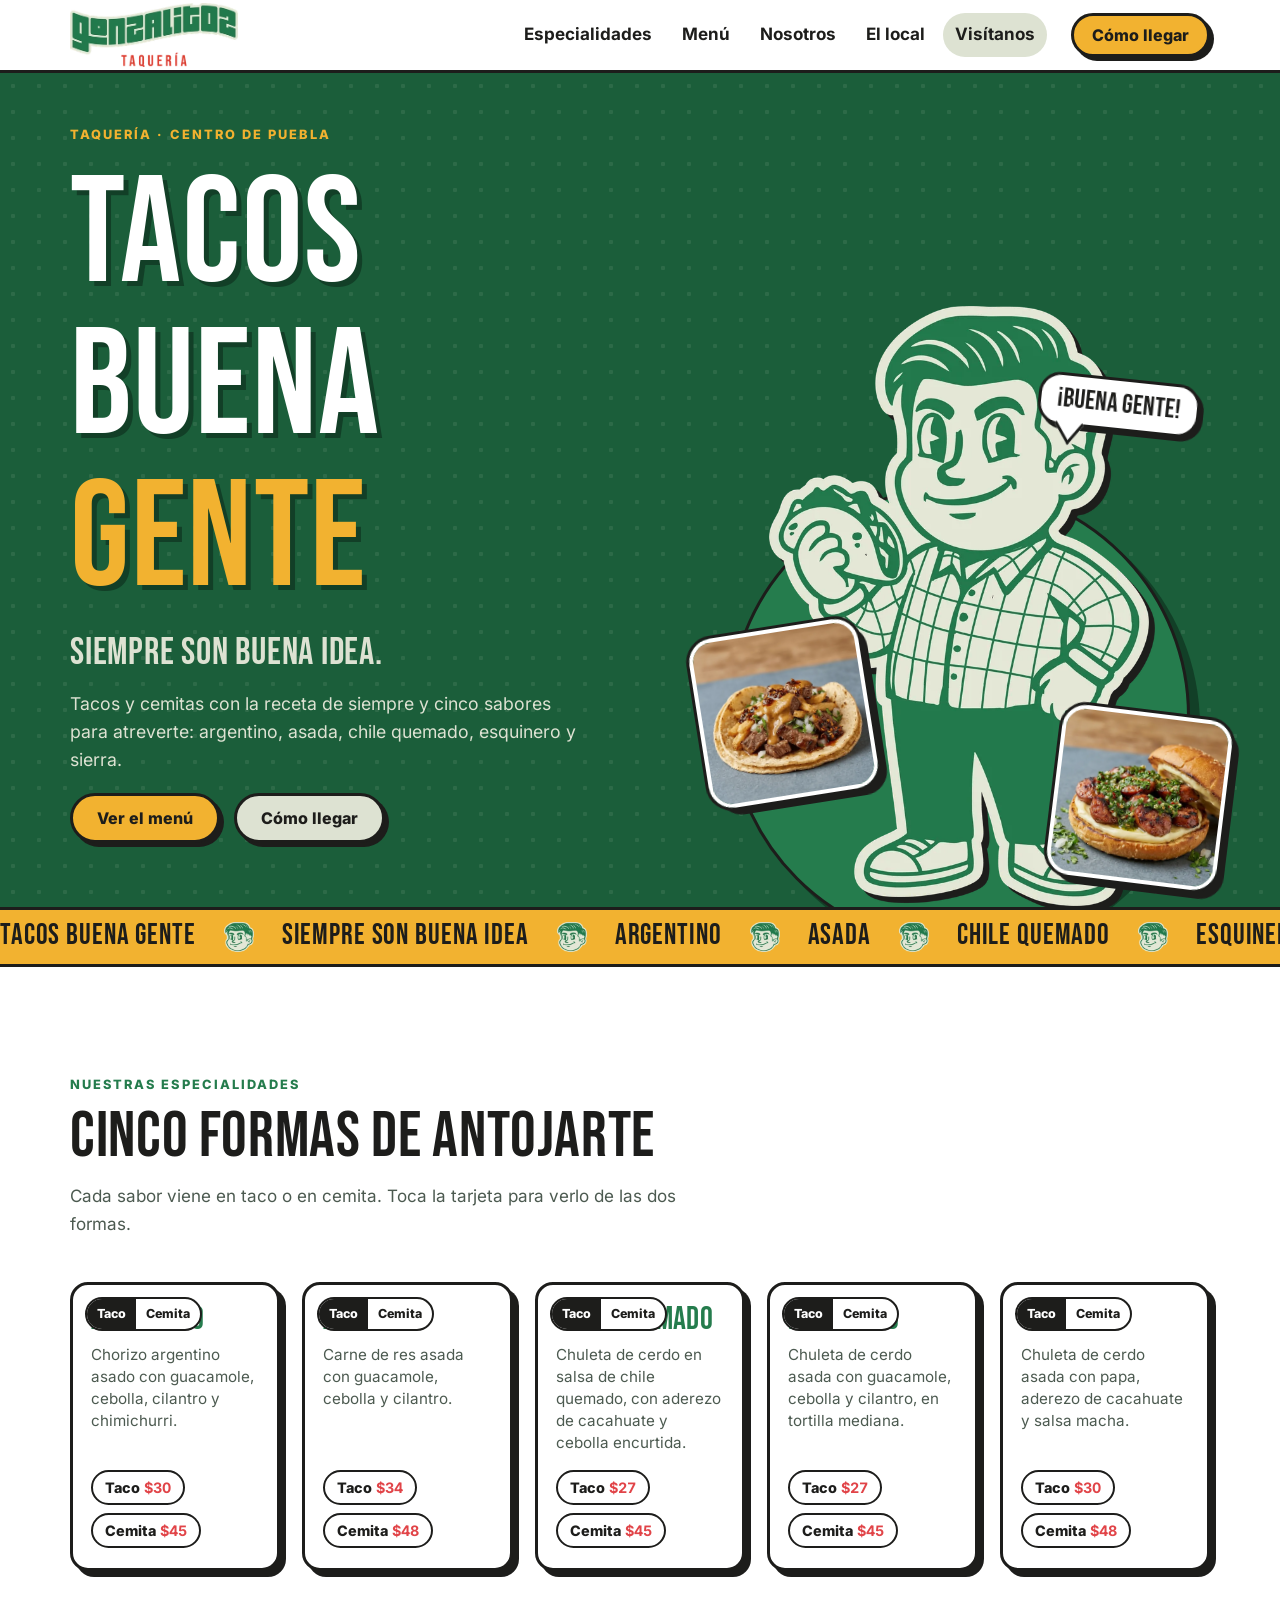
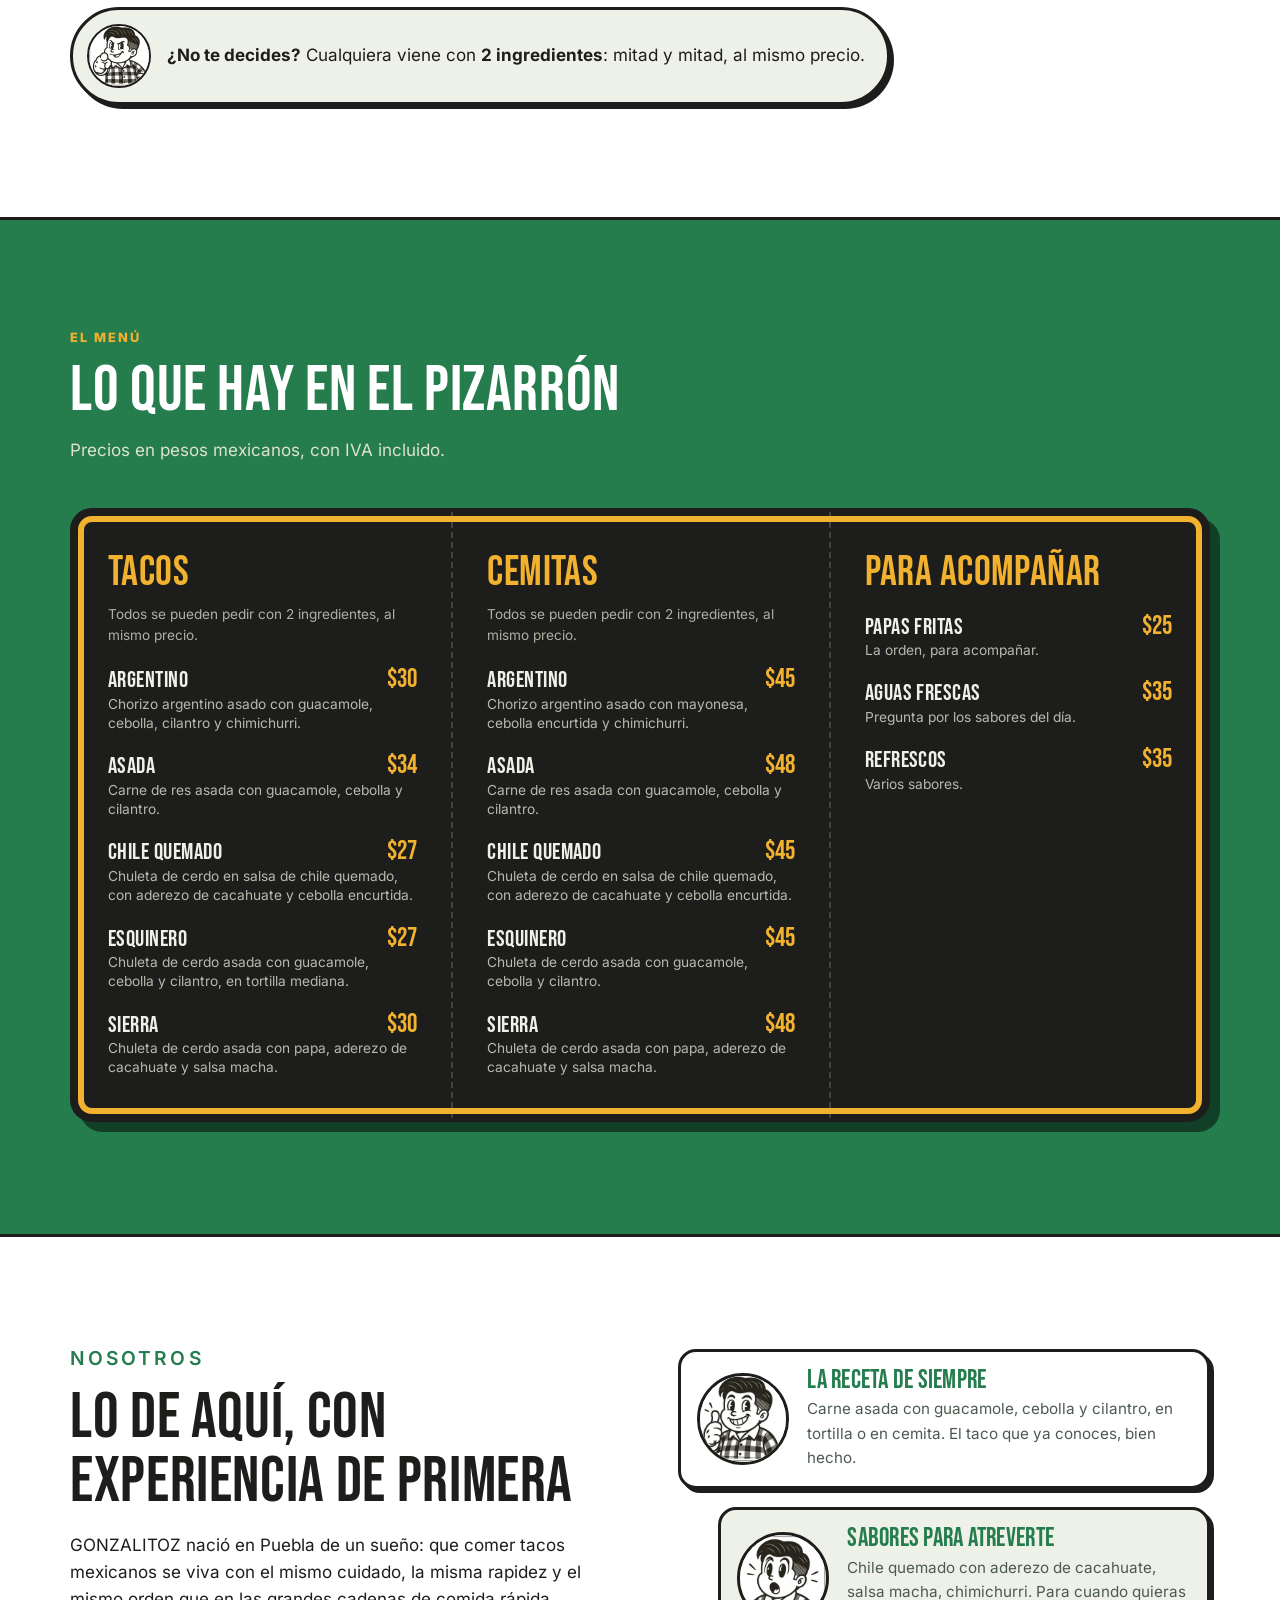
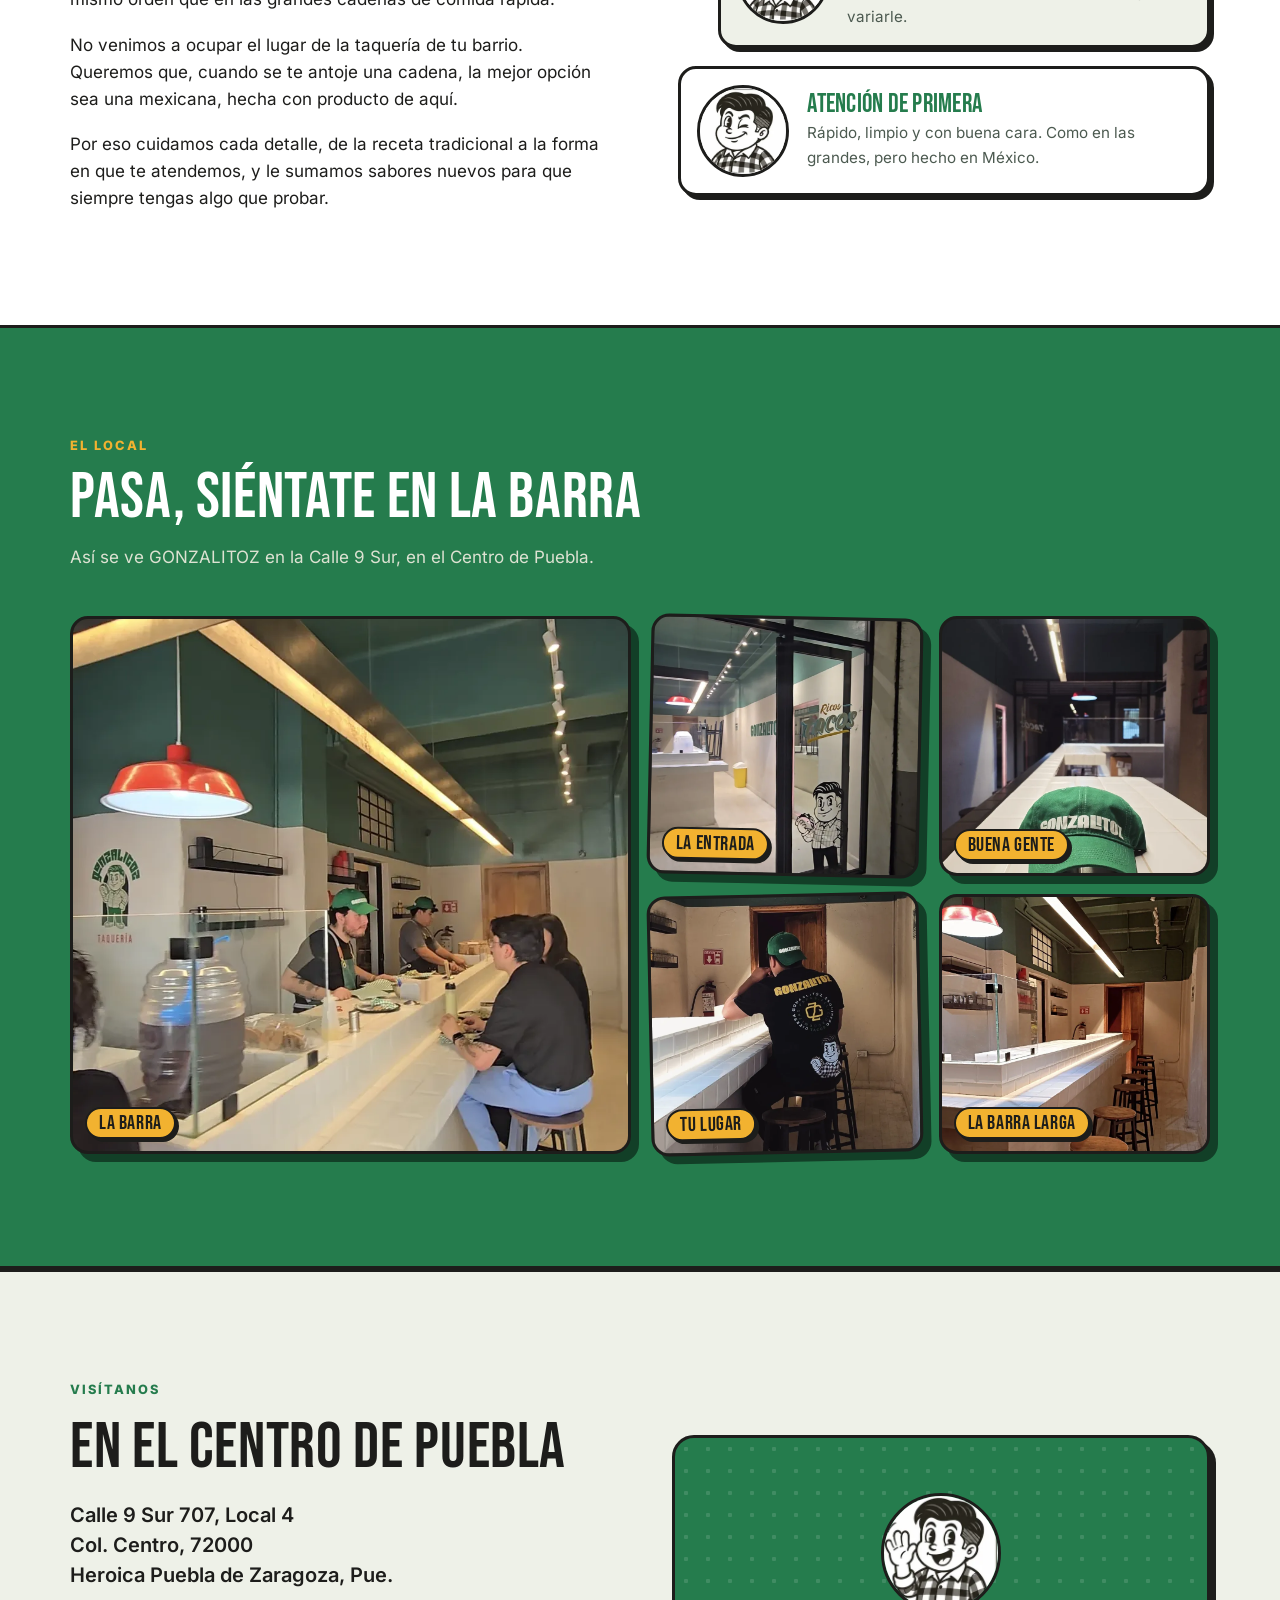
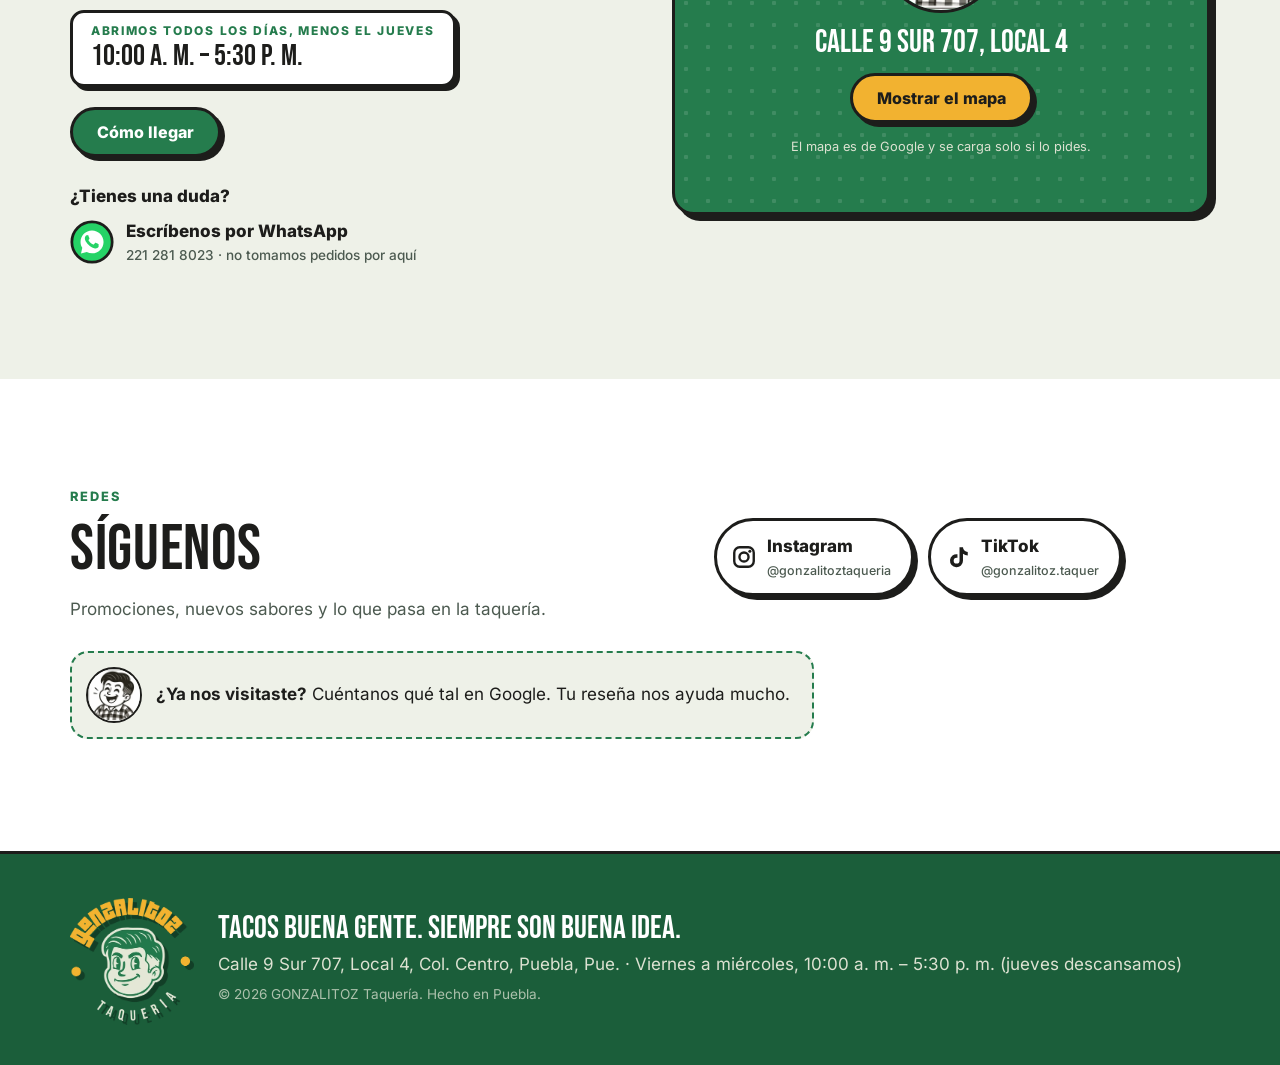
==== index.html @ baccde13 "Página de presentación de GONZALITOZ, versión 1" ====
<!doctype html>
<html lang="es-MX">
<head>
<meta charset="utf-8">
<meta name="viewport" content="width=device-width, initial-scale=1, viewport-fit=cover">
<title>GONZALITOZ · Tacos buena gente en Puebla</title>
<meta name="description" content="Taquería GONZALITOZ en el Centro de Puebla: tacos y cemitas con la receta tradicional y sabores para atreverte. Argentino, asada, chile quemado, esquinero y sierra.">
<meta name="theme-color" content="#1B5E3A">
<link rel="canonical" href="https://gonzalitoz.online/">
<link rel="icon" type="image/png" href="img/favicon.png">
<link rel="apple-touch-icon" href="img/apple-touch-icon.png">
<meta property="og:type" content="restaurant">
<meta property="og:site_name" content="GONZALITOZ">
<meta property="og:title" content="GONZALITOZ · Tacos buena gente">
<meta property="og:description" content="Tacos y cemitas en el Centro de Puebla. Siempre son buena idea.">
<meta property="og:url" content="https://gonzalitoz.online/">
<meta property="og:image" content="https://gonzalitoz.online/img/compartir.jpg">
<meta property="og:image:width" content="1200">
<meta property="og:image:height" content="630">
<meta property="og:locale" content="es_MX">
<meta name="twitter:card" content="summary_large_image">
<link rel="preload" href="fuentes/bebas-neue.woff2" as="font" type="font/woff2" crossorigin>
<link rel="stylesheet" href="css/sitio.css?v=0c2567af">
<script type="application/ld+json">{"@context": "https://schema.org", "@type": "Restaurant", "name": "GONZALITOZ Taquería", "url": "https://gonzalitoz.online/", "image": "https://gonzalitoz.online/img/compartir.jpg", "logo": "https://gonzalitoz.online/img/insignia.webp", "slogan": "Tacos buena gente. Siempre son buena idea.", "telephone": "+52 221 281 8023", "priceRange": "$", "openingHoursSpecification": [{"@type": "OpeningHoursSpecification", "opens": "10:00", "closes": "17:30", "dayOfWeek": ["Monday", "Tuesday", "Wednesday", "Friday", "Saturday", "Sunday"]}], "servesCuisine": ["Mexicana", "Tacos", "Cemitas"], "hasMap": "https://maps.app.goo.gl/9LSrEYEsU7V94Uzn7", "sameAs": ["https://www.instagram.com/gonzalitoztaqueria/", "https://www.tiktok.com/@gonzalitoz.taquer"], "address": {"@type": "PostalAddress", "streetAddress": "Calle 9 Sur 707, Local 4", "addressLocality": "Heroica Puebla de Zaragoza", "addressRegion": "Puebla", "postalCode": "72000", "addressCountry": "MX"}, "hasMenu": {"@type": "Menu", "hasMenuSection": [{"@type": "MenuSection", "name": "Tacos", "hasMenuItem": [{"@type": "MenuItem", "name": "Taco Argentino", "description": "Chorizo argentino asado con guacamole, cebolla, cilantro y chimichurri.", "offers": {"@type": "Offer", "price": "30.00", "priceCurrency": "MXN"}}, {"@type": "MenuItem", "name": "Taco Asada", "description": "Carne de res asada con guacamole, cebolla y cilantro.", "offers": {"@type": "Offer", "price": "34.00", "priceCurrency": "MXN"}}, {"@type": "MenuItem", "name": "Taco Chile quemado", "description": "Chuleta de cerdo en salsa de chile quemado, con aderezo de cacahuate y cebolla encurtida.", "offers": {"@type": "Offer", "price": "27.00", "priceCurrency": "MXN"}}, {"@type": "MenuItem", "name": "Taco Esquinero", "description": "Chuleta de cerdo asada con guacamole, cebolla y cilantro, en tortilla mediana.", "offers": {"@type": "Offer", "price": "27.00", "priceCurrency": "MXN"}}, {"@type": "MenuItem", "name": "Taco Sierra", "description": "Chuleta de cerdo asada con papa, aderezo de cacahuate y salsa macha.", "offers": {"@type": "Offer", "price": "30.00", "priceCurrency": "MXN"}}]}, {"@type": "MenuSection", "name": "Cemitas", "hasMenuItem": [{"@type": "MenuItem", "name": "Cemita Argentino", "description": "Chorizo argentino asado con mayonesa, cebolla encurtida y chimichurri.", "offers": {"@type": "Offer", "price": "45.00", "priceCurrency": "MXN"}}, {"@type": "MenuItem", "name": "Cemita Asada", "description": "Carne de res asada con guacamole, cebolla y cilantro.", "offers": {"@type": "Offer", "price": "48.00", "priceCurrency": "MXN"}}, {"@type": "MenuItem", "name": "Cemita Chile quemado", "description": "Chuleta de cerdo en salsa de chile quemado, con aderezo de cacahuate y cebolla encurtida.", "offers": {"@type": "Offer", "price": "45.00", "priceCurrency": "MXN"}}, {"@type": "MenuItem", "name": "Cemita Esquinero", "description": "Chuleta de cerdo asada con guacamole, cebolla y cilantro.", "offers": {"@type": "Offer", "price": "45.00", "priceCurrency": "MXN"}}, {"@type": "MenuItem", "name": "Cemita Sierra", "description": "Chuleta de cerdo asada con papa, aderezo de cacahuate y salsa macha.", "offers": {"@type": "Offer", "price": "48.00", "priceCurrency": "MXN"}}]}]}}</script>
</head>
<body>
<a class="saltar" href="#especialidades">Saltar al menú</a>

<header class="barra" id="barra">
  <div class="barra-in">
    <a class="barra-logo" href="#inicio" aria-label="GONZALITOZ, inicio"><img src="img/wordmark.webp" alt="GONZALITOZ Taquería" width="180" height="44"></a>
    <nav class="barra-nav" id="nav" aria-label="Secciones">
      <a href="#especialidades">Especialidades</a>
      <a href="#menu">Menú</a>
      <a href="#nosotros">Nosotros</a>
      <a href="#local">El local</a>
      <a href="#visitanos">Visítanos</a>
    </nav>
    <a class="btn btn-dorado barra-cta" href="https://maps.app.goo.gl/9LSrEYEsU7V94Uzn7" target="_blank" rel="noopener">Cómo llegar</a>
    <button class="barra-menu" id="botonMenu" type="button" aria-expanded="false" aria-controls="nav" aria-label="Abrir menú"><span></span><span></span><span></span></button>
  </div>
</header>

<main>
  <!-- PORTADA: el taquero saluda y los platillos caen como calcomanías -->
  <section class="portada" id="inicio">
    <div class="portada-in">
      <div class="portada-txt">
        <p class="eyebrow">Taquería · Centro de Puebla</p>
        <h1 class="titular"><span class="linea">Tacos</span> <span class="linea">buena</span> <span class="linea linea-dorada">gente</span></h1>
        <p class="lema">Siempre son buena idea.</p>
        <p class="intro">Tacos y cemitas con la receta de siempre y cinco sabores para atreverte: argentino, asada, chile quemado, esquinero y sierra.</p>
        <div class="acciones">
          <a class="btn btn-dorado" href="#menu">Ver el menú</a>
          <a class="btn btn-claro" href="https://maps.app.goo.gl/9LSrEYEsU7V94Uzn7" target="_blank" rel="noopener">Cómo llegar</a>
        </div>
      </div>
      <div class="portada-arte" aria-hidden="true">
        <div class="mancha"></div>
        <img class="taquero" src="img/taquero.webp" alt="" width="600" height="948">
        <span class="globo">¡Buena gente!</span>
        <img class="sticker sticker-a" src="img/p/taco-sierra-600.webp" alt="" width="300" height="300">
        <img class="sticker sticker-b" src="img/p/cemita-argentina-600.webp" alt="" width="300" height="300">
      </div>
    </div>
  </section>

  <div class="cinta" aria-hidden="true">
    <div class="cinta-pista"><span>Tacos buena gente<img src="img/isotipo.webp" alt="" width="30" height="30"></span><span>Siempre son buena idea<img src="img/isotipo.webp" alt="" width="30" height="30"></span><span>Argentino<img src="img/isotipo.webp" alt="" width="30" height="30"></span><span>Asada<img src="img/isotipo.webp" alt="" width="30" height="30"></span><span>Chile quemado<img src="img/isotipo.webp" alt="" width="30" height="30"></span><span>Esquinero<img src="img/isotipo.webp" alt="" width="30" height="30"></span><span>Sierra<img src="img/isotipo.webp" alt="" width="30" height="30"></span><span>Tacos buena gente<img src="img/isotipo.webp" alt="" width="30" height="30"></span><span>Siempre son buena idea<img src="img/isotipo.webp" alt="" width="30" height="30"></span><span>Argentino<img src="img/isotipo.webp" alt="" width="30" height="30"></span><span>Asada<img src="img/isotipo.webp" alt="" width="30" height="30"></span><span>Chile quemado<img src="img/isotipo.webp" alt="" width="30" height="30"></span><span>Esquinero<img src="img/isotipo.webp" alt="" width="30" height="30"></span><span>Sierra<img src="img/isotipo.webp" alt="" width="30" height="30"></span></div>
  </div>

  <!-- ESPECIALIDADES -->
  <section class="seccion" id="especialidades">
    <div class="envoltura">
      <div class="seccion-cab">
        <p class="eyebrow eyebrow-verde">Nuestras especialidades</p>
        <h2 class="h2">Cinco formas de antojarte</h2>
        <p class="sub">Cada sabor viene en taco o en cemita. Toca la tarjeta para verlo de las dos formas.</p>
      </div>
      <div class="sabores" id="sabores"><button class="sabor" type="button" aria-pressed="false" aria-label="Argentino: ver en taco o en cemita"><span class="sabor-foto"><span class="sabor-forma" aria-hidden="true"><span class="s-taco">Taco</span><span class="s-cemita">Cemita</span></span><img class="f-taco" src="img/p/taco-argentino-600.webp" srcset="img/p/taco-argentino-600.webp 600w, img/p/taco-argentino-1000.webp 1000w" sizes="(max-width: 600px) 90vw, 260px" alt="Taco Argentino" loading="lazy" width="600" height="600"><img class="f-cemita" src="img/p/cemita-argentina-600.webp" srcset="img/p/cemita-argentina-600.webp 600w, img/p/cemita-argentina-1000.webp 1000w" sizes="(max-width: 600px) 90vw, 260px" alt="Cemita Argentino" loading="lazy" width="600" height="600"></span><span class="sabor-cuerpo"><h3>Argentino</h3><p>Chorizo argentino asado con guacamole, cebolla, cilantro y chimichurri.</p><span class="precios"><span class="precio">Taco <b>$30</b></span><span class="precio">Cemita <b>$45</b></span></span></span></button><button class="sabor" type="button" aria-pressed="false" aria-label="Asada: ver en taco o en cemita"><span class="sabor-foto"><span class="sabor-forma" aria-hidden="true"><span class="s-taco">Taco</span><span class="s-cemita">Cemita</span></span><img class="f-taco" src="img/p/taco-asada-600.webp" srcset="img/p/taco-asada-600.webp 600w, img/p/taco-asada-1000.webp 1000w" sizes="(max-width: 600px) 90vw, 260px" alt="Taco Asada" loading="lazy" width="600" height="600"><img class="f-cemita" src="img/p/cemita-asada-600.webp" srcset="img/p/cemita-asada-600.webp 600w, img/p/cemita-asada-1000.webp 1000w" sizes="(max-width: 600px) 90vw, 260px" alt="Cemita Asada" loading="lazy" width="600" height="600"></span><span class="sabor-cuerpo"><h3>Asada</h3><p>Carne de res asada con guacamole, cebolla y cilantro.</p><span class="precios"><span class="precio">Taco <b>$34</b></span><span class="precio">Cemita <b>$48</b></span></span></span></button><button class="sabor" type="button" aria-pressed="false" aria-label="Chile quemado: ver en taco o en cemita"><span class="sabor-foto"><span class="sabor-forma" aria-hidden="true"><span class="s-taco">Taco</span><span class="s-cemita">Cemita</span></span><img class="f-taco" src="img/p/taco-chile-quemado-600.webp" srcset="img/p/taco-chile-quemado-600.webp 600w, img/p/taco-chile-quemado-1000.webp 1000w" sizes="(max-width: 600px) 90vw, 260px" alt="Taco Chile quemado" loading="lazy" width="600" height="600"><img class="f-cemita" src="img/p/cemita-chile-quemado-600.webp" srcset="img/p/cemita-chile-quemado-600.webp 600w, img/p/cemita-chile-quemado-1000.webp 1000w" sizes="(max-width: 600px) 90vw, 260px" alt="Cemita Chile quemado" loading="lazy" width="600" height="600"></span><span class="sabor-cuerpo"><h3>Chile quemado</h3><p>Chuleta de cerdo en salsa de chile quemado, con aderezo de cacahuate y cebolla encurtida.</p><span class="precios"><span class="precio">Taco <b>$27</b></span><span class="precio">Cemita <b>$45</b></span></span></span></button><button class="sabor" type="button" aria-pressed="false" aria-label="Esquinero: ver en taco o en cemita"><span class="sabor-foto"><span class="sabor-forma" aria-hidden="true"><span class="s-taco">Taco</span><span class="s-cemita">Cemita</span></span><img class="f-taco" src="img/p/taco-esquinero-600.webp" srcset="img/p/taco-esquinero-600.webp 600w, img/p/taco-esquinero-1000.webp 1000w" sizes="(max-width: 600px) 90vw, 260px" alt="Taco Esquinero" loading="lazy" width="600" height="600"><img class="f-cemita" src="img/p/cemita-esquinera-600.webp" srcset="img/p/cemita-esquinera-600.webp 600w, img/p/cemita-esquinera-1000.webp 1000w" sizes="(max-width: 600px) 90vw, 260px" alt="Cemita Esquinero" loading="lazy" width="600" height="600"></span><span class="sabor-cuerpo"><h3>Esquinero</h3><p>Chuleta de cerdo asada con guacamole, cebolla y cilantro, en tortilla mediana.</p><span class="precios"><span class="precio">Taco <b>$27</b></span><span class="precio">Cemita <b>$45</b></span></span></span></button><button class="sabor" type="button" aria-pressed="false" aria-label="Sierra: ver en taco o en cemita"><span class="sabor-foto"><span class="sabor-forma" aria-hidden="true"><span class="s-taco">Taco</span><span class="s-cemita">Cemita</span></span><img class="f-taco" src="img/p/taco-sierra-600.webp" srcset="img/p/taco-sierra-600.webp 600w, img/p/taco-sierra-1000.webp 1000w" sizes="(max-width: 600px) 90vw, 260px" alt="Taco Sierra" loading="lazy" width="600" height="600"><img class="f-cemita" src="img/p/cemita-sierra-600.webp" srcset="img/p/cemita-sierra-600.webp 600w, img/p/cemita-sierra-1000.webp 1000w" sizes="(max-width: 600px) 90vw, 260px" alt="Cemita Sierra" loading="lazy" width="600" height="600"></span><span class="sabor-cuerpo"><h3>Sierra</h3><p>Chuleta de cerdo asada con papa, aderezo de cacahuate y salsa macha.</p><span class="precios"><span class="precio">Taco <b>$30</b></span><span class="precio">Cemita <b>$48</b></span></span></span></button></div>
      <div class="sabores-pista" id="saboresPista" aria-hidden="true"><i class="on"></i><i></i><i></i><i></i><i></i></div>
      <div class="mitad">
        <img src="img/exp-senala.webp" alt="" width="96" height="96">
        <p><b>¿No te decides?</b> Cualquiera viene con <b>2 ingredientes</b>: mitad y mitad, al mismo precio.</p>
      </div>
    </div>
  </section>

  <!-- MENÚ: el pizarrón de la taquería -->
  <section class="seccion seccion-verde" id="menu">
    <div class="envoltura">
      <div class="seccion-cab seccion-cab-clara">
        <p class="eyebrow">El menú</p>
        <h2 class="h2">Lo que hay en el pizarrón</h2>
        <p class="sub">Precios en pesos mexicanos, con IVA incluido.</p>
      </div>
      <div class="pizarron"><div class="columna"><h3>Tacos</h3><p class="columna-nota">Todos se pueden pedir con 2 ingredientes, al mismo precio.</p><div class="platillo"><span class="platillo-n">Argentino</span><span class="platillo-p">$30</span><span class="platillo-d">Chorizo argentino asado con guacamole, cebolla, cilantro y chimichurri.</span></div><div class="platillo"><span class="platillo-n">Asada</span><span class="platillo-p">$34</span><span class="platillo-d">Carne de res asada con guacamole, cebolla y cilantro.</span></div><div class="platillo"><span class="platillo-n">Chile quemado</span><span class="platillo-p">$27</span><span class="platillo-d">Chuleta de cerdo en salsa de chile quemado, con aderezo de cacahuate y cebolla encurtida.</span></div><div class="platillo"><span class="platillo-n">Esquinero</span><span class="platillo-p">$27</span><span class="platillo-d">Chuleta de cerdo asada con guacamole, cebolla y cilantro, en tortilla mediana.</span></div><div class="platillo"><span class="platillo-n">Sierra</span><span class="platillo-p">$30</span><span class="platillo-d">Chuleta de cerdo asada con papa, aderezo de cacahuate y salsa macha.</span></div></div><div class="columna"><h3>Cemitas</h3><p class="columna-nota">Todos se pueden pedir con 2 ingredientes, al mismo precio.</p><div class="platillo"><span class="platillo-n">Argentino</span><span class="platillo-p">$45</span><span class="platillo-d">Chorizo argentino asado con mayonesa, cebolla encurtida y chimichurri.</span></div><div class="platillo"><span class="platillo-n">Asada</span><span class="platillo-p">$48</span><span class="platillo-d">Carne de res asada con guacamole, cebolla y cilantro.</span></div><div class="platillo"><span class="platillo-n">Chile quemado</span><span class="platillo-p">$45</span><span class="platillo-d">Chuleta de cerdo en salsa de chile quemado, con aderezo de cacahuate y cebolla encurtida.</span></div><div class="platillo"><span class="platillo-n">Esquinero</span><span class="platillo-p">$45</span><span class="platillo-d">Chuleta de cerdo asada con guacamole, cebolla y cilantro.</span></div><div class="platillo"><span class="platillo-n">Sierra</span><span class="platillo-p">$48</span><span class="platillo-d">Chuleta de cerdo asada con papa, aderezo de cacahuate y salsa macha.</span></div></div><div class="columna"><h3>Para acompañar</h3><div class="platillo"><span class="platillo-n">Papas fritas</span><span class="platillo-p">$25</span><span class="platillo-d">La orden, para acompañar.</span></div><div class="platillo"><span class="platillo-n">Aguas frescas</span><span class="platillo-p">$35</span><span class="platillo-d">Pregunta por los sabores del día.</span></div><div class="platillo"><span class="platillo-n">Refrescos</span><span class="platillo-p">$35</span><span class="platillo-d">Varios sabores.</span></div></div></div>
    </div>
  </section>

  <!-- NOSOTROS -->
  <section class="seccion" id="nosotros">
    <div class="envoltura nosotros">
      <div class="nosotros-txt">
        <p class="eyebrow eyebrow-verde">Nosotros</p>
        <h2 class="h2">Lo de aquí, con experiencia de primera</h2>
        <p>GONZALITOZ nació en Puebla de un sueño: que comer tacos mexicanos se viva con el mismo cuidado, la misma rapidez y el mismo orden que en las grandes cadenas de comida rápida.</p>
        <p>No venimos a ocupar el lugar de la taquería de tu barrio. Queremos que, cuando se te antoje una cadena, la mejor opción sea una mexicana, hecha con producto de aquí.</p>
        <p>Por eso cuidamos cada detalle, de la receta tradicional a la forma en que te atendemos, y le sumamos sabores nuevos para que siempre tengas algo que probar.</p>
      </div>
      <ul class="promesas">
        <li class="promesa"><img src="img/exp-pulgar.webp" alt="" width="112" height="112"><div><h3>La receta de siempre</h3><p>Carne asada con guacamole, cebolla y cilantro, en tortilla o en cemita. El taco que ya conoces, bien hecho.</p></div></li>
        <li class="promesa"><img src="img/exp-sorpresa.webp" alt="" width="112" height="112"><div><h3>Sabores para atreverte</h3><p>Chile quemado con aderezo de cacahuate, salsa macha, chimichurri. Para cuando quieras variarle.</p></div></li>
        <li class="promesa"><img src="img/exp-guino.webp" alt="" width="112" height="112"><div><h3>Atención de primera</h3><p>Rápido, limpio y con buena cara. Como en las grandes, pero hecho en México.</p></div></li>
      </ul>
    </div>
  </section>

  <!-- EL LOCAL: fotos reales -->
  <section class="seccion seccion-verde local-sec" id="local">
    <div class="envoltura">
      <div class="seccion-cab seccion-cab-clara">
        <p class="eyebrow">El local</p>
        <h2 class="h2">Pasa, siéntate en la barra</h2>
        <p class="sub">Así se ve GONZALITOZ en la Calle 9 Sur, en el Centro de Puebla.</p>
      </div>
      <div class="galeria">
        <figure class="foto foto-grande"><img src="img/local/barra-clientes-900.webp" srcset="img/local/barra-clientes-900.webp 900w, img/local/barra-clientes-1400.webp 1400w" sizes="(max-width: 700px) 92vw, 45vw" alt="Clientes comiendo en la barra de GONZALITOZ" loading="lazy" width="900" height="1528"><figcaption>La barra</figcaption></figure>
        <figure class="foto"><img src="img/local/entrada-900.webp" sizes="(max-width: 700px) 92vw, 25vw" srcset="img/local/entrada-900.webp 900w, img/local/entrada-1400.webp 1400w" alt="La entrada con el taquero en la puerta de vidrio" loading="lazy" width="900" height="1110"><figcaption>La entrada</figcaption></figure>
        <figure class="foto"><img src="img/local/gorra-900.webp" sizes="(max-width: 700px) 92vw, 25vw" srcset="img/local/gorra-900.webp 900w, img/local/gorra-1400.webp 1400w" alt="Gorra verde de GONZALITOZ sobre la barra de azulejo blanco" loading="lazy" width="900" height="1338"><figcaption>Buena gente</figcaption></figure>
        <figure class="foto"><img src="img/local/cliente-barra-900.webp" sizes="(max-width: 700px) 92vw, 25vw" srcset="img/local/cliente-barra-900.webp 900w, img/local/cliente-barra-1400.webp 1400w" alt="Cliente con playera de GONZALITOZ en la barra" loading="lazy" width="900" height="1462"><figcaption>Tu lugar</figcaption></figure>
        <figure class="foto"><img src="img/local/pasillo-900.webp" sizes="(max-width: 700px) 92vw, 25vw" srcset="img/local/pasillo-900.webp 900w, img/local/pasillo-1400.webp 1400w" alt="La barra larga con bancos de madera" loading="lazy" width="900" height="1451"><figcaption>La barra larga</figcaption></figure>
      </div>
    </div>
  </section>

  <!-- VISÍTANOS -->
  <section class="seccion seccion-crema" id="visitanos">
    <div class="envoltura visita">
      <div class="visita-datos">
        <p class="eyebrow eyebrow-verde">Visítanos</p>
        <h2 class="h2">En el Centro de Puebla</h2>
        <address class="direccion">Calle 9 Sur 707, Local 4<br>Col. Centro, 72000<br>Heroica Puebla de Zaragoza, Pue.</address>
        <p class="horario"><span class="horario-t">Abrimos todos los días, menos el jueves</span><span class="horario-h">10:00 a. m. – 5:30 p. m.</span></p>
        <div class="acciones">
          <a class="btn btn-verde" href="https://maps.app.goo.gl/9LSrEYEsU7V94Uzn7" target="_blank" rel="noopener">Cómo llegar</a>
        </div>
        <div class="contacto">
          <p class="contacto-t">¿Tienes una duda?</p>
          <a class="whats" href="https://wa.me/522212818023?text=Hola%20GONZALITOZ%2C%20tengo%20una%20pregunta" target="_blank" rel="noopener"><svg viewBox="0 0 48 48" aria-hidden="true"><circle cx="24" cy="24" r="22" fill="#25D366" stroke="#1D1D1B" stroke-width="3"/><path fill="#fff" d="M24 11.5c-6.9 0-12.5 5.5-12.5 12.4 0 2.4.7 4.6 1.9 6.5L12 36.5l6.3-1.6c1.8 1 3.8 1.5 5.8 1.5 6.9 0 12.5-5.6 12.5-12.5S30.9 11.5 24 11.5zm7.3 17.6c-.3.9-1.8 1.7-2.5 1.8-.6.1-1.5.1-2.4-.2-.5-.2-1.3-.4-2.2-.8-3.8-1.6-6.3-5.5-6.5-5.8-.2-.3-1.5-2-1.5-3.9s1-2.8 1.4-3.2c.3-.4.7-.5 1-.5h.7c.2 0 .5-.1.8.6.3.7 1 2.5 1.1 2.6.1.2.1.4 0 .6-.1.2-.2.4-.3.6l-.5.6c-.2.2-.4.4-.2.7.2.4 1 1.6 2.1 2.6 1.4 1.3 2.6 1.7 3 1.8.4.2.6.2.8-.1.2-.3.9-1.1 1.2-1.4.2-.4.5-.3.8-.2.3.1 2.1 1 2.5 1.2.4.2.6.3.7.4.1.2.1.9-.2 1.8z"/></svg><span>Escríbenos por WhatsApp<small>221 281 8023 · no tomamos pedidos por aquí</small></span></a>
        </div>
      </div>
      <div class="mapa" id="mapa">
        <img class="mapa-taquero" src="img/exp-saluda.webp" alt="" width="140" height="140">
        <p class="mapa-t">Calle 9 Sur 707, Local 4</p>
        <button class="btn btn-dorado" type="button" id="cargarMapa">Mostrar el mapa</button>
        <p class="mapa-nota">El mapa es de Google y se carga solo si lo pides.</p>
      </div>
    </div>
  </section>

  <!-- REDES -->
  <section class="seccion redes-sec" id="redes">
    <div class="envoltura redes">
      <div class="redes-cab">
        <p class="eyebrow eyebrow-verde">Redes</p>
        <h2 class="h2">Síguenos</h2>
        <p class="sub">Promociones, nuevos sabores y lo que pasa en la taquería.</p>
      </div>
      <div class="redes-lista">
        <a class="red" href="https://www.instagram.com/gonzalitoztaqueria/" target="_blank" rel="noopener"><svg viewBox="0 0 24 24" aria-hidden="true"><rect x="3" y="3" width="18" height="18" rx="5" fill="none" stroke="currentColor" stroke-width="2.2"/><circle cx="12" cy="12" r="4.2" fill="none" stroke="currentColor" stroke-width="2.2"/><circle cx="17.4" cy="6.6" r="1.4" fill="currentColor"/></svg><span>Instagram<small>@gonzalitoztaqueria</small></span></a>
        <a class="red" href="https://www.tiktok.com/@gonzalitoz.taquer" target="_blank" rel="noopener"><svg viewBox="0 0 24 24" aria-hidden="true"><path fill="currentColor" d="M16.6 3h-3.2v12.4a2.7 2.7 0 1 1-2.7-2.7c.3 0 .6 0 .8.1V9.5a6 6 0 1 0 5.1 5.9V9.1a7.6 7.6 0 0 0 4.4 1.4V7.3A4.4 4.4 0 0 1 16.6 3z"/></svg><span>TikTok<small>@gonzalitoz.taquer</small></span></a>
      </div>
      <a class="resena" href="https://maps.app.goo.gl/9LSrEYEsU7V94Uzn7" target="_blank" rel="noopener"><img src="img/exp-contento.webp" alt="" width="64" height="64"><span><b>¿Ya nos visitaste?</b> Cuéntanos qué tal en Google. Tu reseña nos ayuda mucho.</span></a>
    </div>
  </section>
</main>

<footer class="pie">
  <div class="envoltura pie-in">
    <img class="pie-insignia" src="img/sello-circular.webp" alt="GONZALITOZ Taquería" width="160" height="165" loading="lazy">
    <div class="pie-txt">
      <p class="pie-lema">Tacos buena gente. Siempre son buena idea.</p>
      <p>Calle 9 Sur 707, Local 4, Col. Centro, Puebla, Pue. · Viernes a miércoles, 10:00 a. m. – 5:30 p. m. (jueves descansamos)</p>
      <p class="pie-mini">© <span id="anio">2026</span> GONZALITOZ Taquería. Hecho en Puebla.</p>
    </div>
  </div>
</footer>

<script src="js/sitio.js?v=0c2567af" defer></script>
</body>
</html>
---- css/sitio.css ----
/* GONZALITOZ · página de presentación (gonzalitoz.online). Una sola apariencia (la de la marca), sin modo oscuro.
   Concepto: la pared verde de la taquería con calcomanías — contorno negro, sombra dura, títulos Bebas y el pizarrón del menú. */
@font-face { font-family: "Bebas"; src: url("../fuentes/bebas-neue.woff2") format("woff2"); font-display: swap; }   /* Bebas Neue (OFL), con acentos y ñ */
@font-face { font-family: "Inter"; src: url("../fuentes/inter.woff2") format("woff2"); font-weight: 100 900; font-display: swap; }

:root {
  /* color */
  --verde: #257C4D;          /* marca: base de la página */
  --verde-hondo: #1B5E3A;    /* portada y pizarrón */
  --verde-noche: #123F27;    /* sombras sobre verde */
  --crema: #DDE2D2;
  --crema-claro: #EEF1E8;
  --dorado: #F2B230;         /* botones y acentos */
  --rojo: #E14448;           /* solo precios destacados y avisos */
  --negro: #1D1D1B;
  --blanco: #FFFFFF;
  --tinta-suave: #4C5A50;    /* texto secundario: gris con sesgo verde */
  /* tipo */
  --f-titulo: "Bebas", "Bebas Neue", "Oswald", Impact, "Arial Narrow", sans-serif;
  --f-texto: "Inter", system-ui, -apple-system, "Segoe UI", Roboto, sans-serif;
  --t-h1: clamp(4.2rem, 13vw, 9.5rem);
  --t-h2: clamp(2.4rem, 6vw, 4rem);
  --t-h3: 1.6rem;
  --t-cuerpo: 1.0625rem;
  /* forma */
  --contorno: 3px solid var(--negro);
  --sombra: 6px 6px 0 var(--negro);
  --sombra-chica: 4px 4px 0 var(--negro);
  --radio: 18px;
  --ancho: 1180px;
  color-scheme: light;
}

* { box-sizing: border-box; }
html { scroll-behavior: smooth; scroll-padding-top: 84px; -webkit-text-size-adjust: 100%; }
body { margin: 0; background: var(--blanco); color: var(--negro); font: 400 var(--t-cuerpo)/1.6 var(--f-texto); overflow-x: hidden; }
img { max-width: 100%; height: auto; display: block; }
a { color: inherit; }
h1, h2, h3 { margin: 0; font-family: var(--f-titulo); font-weight: 400; line-height: 1; letter-spacing: .01em; text-wrap: balance; }
p { margin: 0; }
:focus-visible { outline: 3px solid var(--dorado); outline-offset: 3px; border-radius: 6px; }
.saltar { position: absolute; left: -999px; top: 8px; z-index: 100; background: var(--dorado); padding: 8px 14px; border: var(--contorno); border-radius: 10px; font-weight: 700; }
.saltar:focus { left: max(16px, env(safe-area-inset-left, 0px)); }

.envoltura { max-width: var(--ancho); margin: 0 auto; padding-left: max(20px, env(safe-area-inset-left, 0px)); padding-right: max(20px, env(safe-area-inset-right, 0px)); }
.eyebrow { font: 800 .8rem/1 var(--f-texto); letter-spacing: .16em; text-transform: uppercase; color: var(--dorado); }
.eyebrow-verde { color: var(--verde); }
.h2 { font-size: var(--t-h2); }
.sub { color: var(--tinta-suave); max-width: 56ch; }

/* ---------- botones ---------- */
.btn { display: inline-flex; align-items: center; justify-content: center; gap: 8px; min-height: 50px; padding: 12px 24px; border: var(--contorno);
       border-radius: 999px; font: 800 1rem/1 var(--f-texto); text-decoration: none; cursor: pointer; box-shadow: var(--sombra-chica);
       transition: transform .15s ease, box-shadow .15s ease, background-color .15s ease; }
.btn:hover { transform: translate(-2px, -2px); box-shadow: 6px 6px 0 var(--negro); }
.btn:active { transform: translate(3px, 3px); box-shadow: 1px 1px 0 var(--negro); }
.btn-dorado { background: var(--dorado); color: var(--negro); }
.btn-verde { background: var(--verde); color: var(--blanco); }
.btn-claro { background: var(--crema); color: var(--negro); }
.btn-borde { background: var(--blanco); color: var(--negro); }
.acciones { display: flex; flex-wrap: wrap; gap: 14px; }

/* ---------- barra superior ---------- */
body::before { content: ""; position: fixed; inset: 0 0 auto; height: env(safe-area-inset-top, 0px); z-index: 60; background: var(--blanco); }
.barra { position: sticky; top: env(safe-area-inset-top, 0px); z-index: 50; background: var(--blanco); border-bottom: var(--contorno); }
.barra-in { max-width: var(--ancho); margin: 0 auto; display: flex; align-items: center; gap: 24px; min-height: 70px;
            padding-left: max(20px, env(safe-area-inset-left, 0px)); padding-right: max(20px, env(safe-area-inset-right, 0px)); }
.barra-logo img { width: 168px; }
.barra-nav { display: flex; gap: 6px; margin-left: auto; }
.barra-nav a { font-weight: 700; text-decoration: none; padding: 8px 12px; border-radius: 999px; }
.barra-nav a:hover, .barra-nav a.activo { background: var(--crema); }
.barra-cta { min-height: 44px; padding: 10px 18px; }
.barra-menu { display: none; margin-left: auto; width: 46px; height: 46px; border: var(--contorno); border-radius: 12px; background: var(--dorado);
              flex-direction: column; justify-content: center; align-items: center; gap: 5px; cursor: pointer; box-shadow: 3px 3px 0 var(--negro); }
.barra-menu span { width: 20px; height: 3px; background: var(--negro); border-radius: 2px; transition: transform .2s; }
.barra-menu[aria-expanded="true"] span:nth-child(1) { transform: translateY(8px) rotate(45deg); }
.barra-menu[aria-expanded="true"] span:nth-child(2) { opacity: 0; }
.barra-menu[aria-expanded="true"] span:nth-child(3) { transform: translateY(-8px) rotate(-45deg); }

/* ---------- portada ---------- */
.portada { position: relative; background: var(--verde-hondo); color: var(--crema-claro); overflow: hidden; border-bottom: var(--contorno);
           background-image: radial-gradient(rgba(221,226,210,.09) 2px, transparent 2.5px); background-size: 26px 26px; }
.portada-in { max-width: var(--ancho); margin: 0 auto; display: grid; grid-template-columns: 1.1fr .9fr; align-items: center; gap: 24px;
              padding-left: max(20px, env(safe-area-inset-left, 0px)); padding-right: max(20px, env(safe-area-inset-right, 0px)); padding-block: 56px 0; }
.portada-txt { display: flex; flex-direction: column; gap: 18px; padding-bottom: 64px; min-width: 0; }
.titular { font-size: var(--t-h1); color: var(--blanco); text-shadow: 5px 5px 0 var(--verde-noche); }
.titular .linea { display: inline-block; }
.linea-dorada { color: var(--dorado); }
.lema { font: 400 clamp(1.7rem, 3.6vw, 2.4rem)/1 var(--f-titulo); color: var(--crema); letter-spacing: .02em; }
.intro { max-width: 46ch; color: var(--crema); font-size: 1.1rem; }
.portada-arte { position: relative; align-self: end; min-height: 520px; }
.mancha { position: absolute; left: 50%; bottom: -40px; width: min(520px, 92%); aspect-ratio: 1; transform: translateX(-50%); border-radius: 50%;
          background: var(--verde); border: var(--contorno); box-shadow: 10px 10px 0 var(--verde-noche); }
.taquero { position: relative; z-index: 2; width: min(380px, 78%); margin: 0 auto; filter: drop-shadow(6px 6px 0 var(--negro)); transform-origin: 50% 100%; }
.globo { position: absolute; z-index: 3; top: 12%; right: 2%; background: var(--blanco); color: var(--negro); border: var(--contorno); border-radius: 22px;
         padding: 10px 16px; font: 400 1.7rem/1 var(--f-titulo); box-shadow: var(--sombra-chica); transform: rotate(6deg); }
.globo::after { content: ""; position: absolute; left: 18px; bottom: -14px; width: 22px; height: 22px; background: var(--blanco);
                border-right: var(--contorno); border-bottom: var(--contorno); transform: rotate(45deg) skew(10deg, 10deg); }
.sticker { position: absolute; z-index: 3; width: 34%; aspect-ratio: 1; object-fit: cover; border-radius: 24px; border: 4px solid var(--blanco);
           outline: 3px solid var(--negro); box-shadow: 8px 8px 0 var(--negro); }
.sticker-a { left: -2%; bottom: 18%; transform: rotate(-9deg); }
.sticker-b { right: -3%; bottom: 4%; transform: rotate(7deg); }

/* animación de entrada (una sola, al cargar) */
@media (prefers-reduced-motion: no-preference) {
  .titular .linea { animation: subir .7s cubic-bezier(.2, .9, .3, 1.2) both; }
  .titular .linea:nth-child(2) { animation-delay: .08s; }
  .titular .linea:nth-child(3) { animation-delay: .16s; }
  .lema, .intro, .portada .acciones { animation: aparecer .6s .35s ease both; }
  .taquero { animation: saltar .9s .2s cubic-bezier(.3, 1.6, .5, 1) both; }
  .globo { animation: globo .6s .9s cubic-bezier(.3, 1.8, .5, 1) both, menear 3.4s 1.8s ease-in-out infinite; }
  .sticker-a { animation: caer-a .8s .55s cubic-bezier(.3, 1.5, .5, 1) both; }
  .sticker-b { animation: caer-b .8s .7s cubic-bezier(.3, 1.5, .5, 1) both; }
}
@keyframes subir { from { transform: translateY(70%); opacity: .001; } to { transform: none; opacity: 1; } }
@keyframes aparecer { from { transform: translateY(14px); opacity: .001; } to { transform: none; opacity: 1; } }
@keyframes saltar { from { transform: translateY(40%) scale(.85); } to { transform: none; } }
@keyframes globo { from { transform: rotate(6deg) scale(0); } to { transform: rotate(6deg) scale(1); } }
@keyframes menear { 0%, 100% { transform: rotate(6deg); } 50% { transform: rotate(-3deg) translateY(-4px); } }
@keyframes caer-a { from { transform: translateY(-140px) rotate(-30deg); opacity: .001; } to { transform: rotate(-9deg); opacity: 1; } }
@keyframes caer-b { from { transform: translateY(-160px) rotate(25deg); opacity: .001; } to { transform: rotate(7deg); opacity: 1; } }

/* ---------- cinta ---------- */
.cinta { background: var(--dorado); border-bottom: var(--contorno); overflow: hidden; padding-block: 12px; }
.cinta-pista { display: flex; width: max-content; gap: 28px; font: 400 1.8rem/1 var(--f-titulo); letter-spacing: .03em; white-space: nowrap; }
.cinta-pista span { display: inline-flex; align-items: center; gap: 28px; }
.cinta-pista img { width: 30px; height: 30px; }
@media (prefers-reduced-motion: no-preference) { .cinta-pista { animation: cinta 38s linear infinite; } .cinta:hover .cinta-pista { animation-play-state: paused; } }
@keyframes cinta { to { transform: translateX(-50%); } }

/* ---------- secciones ---------- */
.seccion { padding-block: clamp(64px, 9vw, 112px); }
.seccion-cab { display: flex; flex-direction: column; gap: 14px; margin-bottom: 44px; }
.seccion-verde { background: var(--verde); color: var(--blanco); border-block: var(--contorno); }
.seccion-cab-clara .sub { color: var(--crema); }
.seccion-crema { background: var(--crema-claro); border-top: var(--contorno); }

/* especialidades: tarjetas que voltean de taco a cemita */
.sabores { display: grid; grid-template-columns: repeat(auto-fit, minmax(210px, 1fr)); gap: 22px; }
.sabor { position: relative; display: flex; flex-direction: column; background: var(--blanco); border: var(--contorno); border-radius: var(--radio);
         box-shadow: var(--sombra); overflow: hidden; cursor: pointer; text-align: left; font: inherit; color: inherit; padding: 0;
         transition: transform .2s ease, box-shadow .2s ease; }
.sabor:hover { transform: translate(-3px, -3px) rotate(-1deg); box-shadow: 9px 9px 0 var(--negro); }
.sabor-foto { position: relative; aspect-ratio: 1; background: var(--crema); border-bottom: var(--contorno); }
.sabor-foto img { position: absolute; inset: 0; width: 100%; height: 100%; object-fit: cover; transition: opacity .35s ease, transform .5s ease; }
.sabor-foto .f-cemita { opacity: 0; }
.sabor.es-cemita .f-cemita { opacity: 1; }
.sabor.es-cemita .f-taco { opacity: 0; }
.sabor:hover .sabor-foto img { transform: scale(1.04); }
.sabor-forma { position: absolute; z-index: 2; top: 12px; left: 12px; display: flex; background: var(--blanco); border: 2px solid var(--negro); border-radius: 999px; overflow: hidden; font-size: .78rem; font-weight: 800; }
.sabor-forma span { padding: 5px 10px; }
.sabor:not(.es-cemita) .sabor-forma .s-taco, .sabor.es-cemita .sabor-forma .s-cemita { background: var(--negro); color: var(--blanco); }
.sabor-cuerpo { display: flex; flex-direction: column; gap: 8px; padding: 16px 18px 20px; flex: 1; }
.sabor h3 { font-size: 2rem; color: var(--verde); }
.sabor p { color: var(--tinta-suave); font-size: .95rem; line-height: 1.45; }
.precios { display: flex; gap: 8px; margin-top: auto; padding-top: 8px; flex-wrap: wrap; }
.precio { border: 2px solid var(--negro); border-radius: 999px; padding: 4px 12px; font-weight: 800; font-size: .9rem; font-variant-numeric: tabular-nums; }
.precio b { color: var(--rojo); }

.mitad { display: flex; align-items: center; gap: 16px; margin-top: 36px; padding: 14px 22px 14px 14px; background: var(--crema-claro); border: var(--contorno);
         border-radius: 999px; box-shadow: var(--sombra-chica); width: fit-content; max-width: 100%; }
.mitad img { width: 64px; height: 64px; border-radius: 50%; border: 2px solid var(--negro); background: var(--blanco); flex: none; }

/* menú: el pizarrón */
.pizarron { display: grid; grid-template-columns: 1fr 1fr 1fr; gap: 0; background: var(--negro); color: var(--crema-claro); border: 4px solid var(--negro);
            border-radius: 22px; box-shadow: 10px 10px 0 var(--verde-noche); overflow: hidden; outline: 6px solid var(--dorado); outline-offset: -14px; }
.columna { padding: 40px 34px; display: flex; flex-direction: column; gap: 20px; min-width: 0; }
.columna + .columna { border-left: 2px dashed rgba(238,241,232,.18); }
.columna h3 { font-size: 2.6rem; color: var(--dorado); }
.columna-nota { font-size: .85rem; color: var(--crema); opacity: .75; margin-top: -10px; }
.platillo { display: grid; grid-template-columns: 1fr auto; gap: 2px 14px; align-items: baseline; }
.platillo-n { font: 400 1.45rem/1.05 var(--f-titulo); letter-spacing: .02em; }
.platillo-p { font: 400 1.6rem/1 var(--f-titulo); color: var(--dorado); font-variant-numeric: tabular-nums; }
.platillo-d { grid-column: 1 / -1; font-size: .86rem; line-height: 1.4; color: var(--crema); opacity: .8; }
.platillo-n::after { content: ""; display: inline-block; }

/* nosotros */
.nosotros { display: grid; grid-template-columns: 1fr 1fr; gap: clamp(32px, 6vw, 80px); align-items: start; }
.nosotros-txt { display: flex; flex-direction: column; gap: 18px; min-width: 0; }
.nosotros-txt p { max-width: 58ch; }
.nosotros-txt p:first-of-type { font-size: 1.2rem; font-weight: 600; }
.promesas { list-style: none; margin: 0; padding: 0; display: flex; flex-direction: column; gap: 18px; }
.promesa { display: flex; gap: 18px; align-items: center; padding: 16px 20px 16px 16px; border: var(--contorno); border-radius: var(--radio); background: var(--blanco); box-shadow: var(--sombra-chica); }
.promesa:nth-child(2) { margin-left: clamp(0px, 4vw, 40px); background: var(--crema-claro); }
.promesa img { width: 92px; height: 92px; border-radius: 50%; border: 3px solid var(--negro); flex: none; object-fit: cover; }
.promesa h3 { font-size: var(--t-h3); color: var(--verde); margin-bottom: 4px; }
.promesa p { font-size: .95rem; color: var(--tinta-suave); }

/* el local: mosaico de fotos reales */
.galeria { display: grid; grid-template-columns: repeat(4, 1fr); grid-auto-rows: 260px; gap: 18px; }
.foto { position: relative; margin: 0; border: var(--contorno); border-radius: var(--radio); overflow: hidden; box-shadow: 8px 8px 0 var(--verde-noche); background: var(--negro); }
.foto img { width: 100%; height: 100%; object-fit: cover; transition: transform .6s ease; }
.foto:hover img { transform: scale(1.05); }
.foto-grande { grid-column: span 2; grid-row: span 2; }
.foto:nth-child(2) { transform: rotate(1.2deg); } .foto:nth-child(4) { transform: rotate(-1.2deg); }
.foto figcaption { position: absolute; left: 12px; bottom: 12px; background: var(--dorado); color: var(--negro); border: 2px solid var(--negro); border-radius: 999px;
                   padding: 4px 12px; font: 400 1.25rem/1 var(--f-titulo); letter-spacing: .03em; box-shadow: 3px 3px 0 var(--negro); }

/* visítanos */
.horario { display: flex; flex-direction: column; gap: 4px; padding: 12px 18px; background: var(--blanco); border: var(--contorno); border-radius: 14px; box-shadow: var(--sombra-chica); width: fit-content; }
.horario-t { font: 800 .75rem/1 var(--f-texto); letter-spacing: .14em; text-transform: uppercase; color: var(--verde); }
.horario-h { font: 400 1.9rem/1 var(--f-titulo); font-variant-numeric: tabular-nums; }
.visita { display: grid; grid-template-columns: 1fr 1fr; gap: clamp(28px, 5vw, 64px); align-items: center; }
.visita-datos { display: flex; flex-direction: column; gap: 20px; min-width: 0; }
.direccion { font-style: normal; font-size: 1.25rem; font-weight: 600; line-height: 1.5; }
.contacto { display: flex; flex-direction: column; gap: 8px; padding-top: 6px; }
.contacto-t { font-weight: 800; }
.whats { display: inline-flex; align-items: center; gap: 12px; text-decoration: none; font-weight: 800; width: fit-content; }
.whats svg { width: 44px; height: 44px; flex: none; }
.whats small { display: block; font-weight: 500; color: var(--tinta-suave); font-size: .85rem; }
.mapa { position: relative; min-height: 380px; display: flex; flex-direction: column; align-items: center; justify-content: center; gap: 14px; text-align: center;
        border: var(--contorno); border-radius: 22px; box-shadow: var(--sombra); overflow: hidden; padding: 24px;
        background: var(--verde) radial-gradient(rgba(255,255,255,.12) 2px, transparent 2.5px) 0 0 / 22px 22px; color: var(--blanco); }
.mapa-taquero { width: 120px; height: 120px; border-radius: 50%; border: 3px solid var(--negro); }
.mapa-t { font: 400 2rem/1 var(--f-titulo); }
.mapa-nota { font-size: .8rem; color: var(--crema); }
.mapa iframe { position: absolute; inset: 0; width: 100%; height: 100%; border: 0; }

/* redes */
.redes { display: grid; grid-template-columns: 1.2fr 1fr; gap: 28px 48px; align-items: center; }
.redes-cab { display: flex; flex-direction: column; gap: 14px; }
.redes-lista { display: flex; flex-wrap: wrap; gap: 14px; }
.red { display: inline-flex; align-items: center; gap: 10px; padding: 12px 20px 12px 14px; border: var(--contorno); border-radius: 999px; text-decoration: none;
       font-weight: 800; background: var(--blanco); box-shadow: var(--sombra-chica); transition: transform .15s, box-shadow .15s, background-color .15s; }
.red:hover { transform: translate(-2px, -2px) rotate(-2deg); box-shadow: 6px 6px 0 var(--negro); background: var(--dorado); }
.red svg { width: 26px; height: 26px; }
.red small { display: block; font-weight: 500; font-size: .78rem; color: var(--tinta-suave); }
.red:hover small { color: var(--negro); }
.resena { grid-column: 1 / -1; display: flex; align-items: center; gap: 14px; padding: 14px 22px 14px 14px; text-decoration: none; border: 2px dashed var(--verde);
          border-radius: var(--radio); background: var(--crema-claro); width: fit-content; max-width: 100%; }
.resena img { width: 56px; height: 56px; border-radius: 50%; border: 2px solid var(--negro); flex: none; }

/* pie */
.pie { background: var(--verde-hondo); color: var(--crema); border-top: var(--contorno); padding-block: 44px calc(44px + env(safe-area-inset-bottom, 0px)); }
.pie-in { display: flex; align-items: center; gap: 28px; flex-wrap: wrap; }
.pie-insignia { width: 120px; filter: drop-shadow(4px 4px 0 var(--verde-noche)); }
.pie-txt { display: flex; flex-direction: column; gap: 6px; min-width: 0; }
.pie-lema { font: 400 2rem/1 var(--f-titulo); color: var(--blanco); }
.pie-mini { font-size: .85rem; opacity: .75; }

/* aparecer al bajar: solo lo que aún no se ve; sin JS todo queda visible */
@media (prefers-reduced-motion: no-preference) {
  .js .revelar { transition: transform .7s cubic-bezier(.2, .8, .2, 1), opacity .7s ease; }
  .js .revelar.oculto { transform: translateY(36px); opacity: .001; }
}

/* ---------- celular y tableta ---------- */
@media (max-width: 960px) {
  .portada-in { grid-template-columns: 1fr; padding-block: 36px 0; }
  .portada-txt { padding-bottom: 0; }
  .portada-arte { min-height: 420px; max-width: 520px; width: 100%; margin: 0 auto; }
  .pizarron { grid-template-columns: 1fr; }
  .columna + .columna { border-left: 0; border-top: 2px dashed rgba(238,241,232,.18); }
  .nosotros, .visita, .redes { grid-template-columns: 1fr; }
  .galeria { grid-template-columns: repeat(2, 1fr); grid-auto-rows: 220px; }
  .promesa:nth-child(2) { margin-left: 0; }
}
@media (max-width: 820px) {
  .barra-cta { display: none; }
  .barra-menu { display: flex; }
  .barra-nav { display: none; position: absolute; top: 100%; left: 0; right: 0; flex-direction: column; gap: 2px; background: var(--blanco); border-bottom: var(--contorno);
               padding: 10px max(20px, env(safe-area-inset-right, 0px)) 16px max(20px, env(safe-area-inset-left, 0px)); }
  .barra-nav.abierto { display: flex; }
  .barra-nav a { padding: 12px 14px; font-size: 1.1rem; }
}
@media (max-width: 640px) {
  .sabores { display: flex; overflow-x: auto; scroll-snap-type: x mandatory; gap: 16px; padding: 4px 4px 18px; margin-inline: -4px;
             scrollbar-width: thin; -webkit-overflow-scrolling: touch; }
  .sabor { flex: 0 0 78%; scroll-snap-align: start; }
  .sabor:hover { transform: none; box-shadow: var(--sombra); }
  .sabores-pista { display: flex; justify-content: center; gap: 8px; margin-top: 4px; }
}
.sabores-pista { display: none; }
.sabores-pista i { width: 8px; height: 8px; border-radius: 50%; background: var(--crema); border: 1.5px solid var(--negro); }
.sabores-pista i.on { background: var(--verde); width: 22px; border-radius: 999px; }
@media (max-width: 480px) {
  .galeria { grid-auto-rows: 170px; gap: 12px; }
  .foto-grande { grid-row: span 2; }
  .barra-logo img { width: 140px; }
  .portada-arte { min-height: 360px; }
  .globo { font-size: 1.35rem; }
  .columna { padding: 30px 22px; }
  .pizarron { outline-offset: -10px; outline-width: 4px; }
  .mitad, .resena { border-radius: 22px; }
  .btn { width: 100%; }
  .acciones { width: 100%; }
}
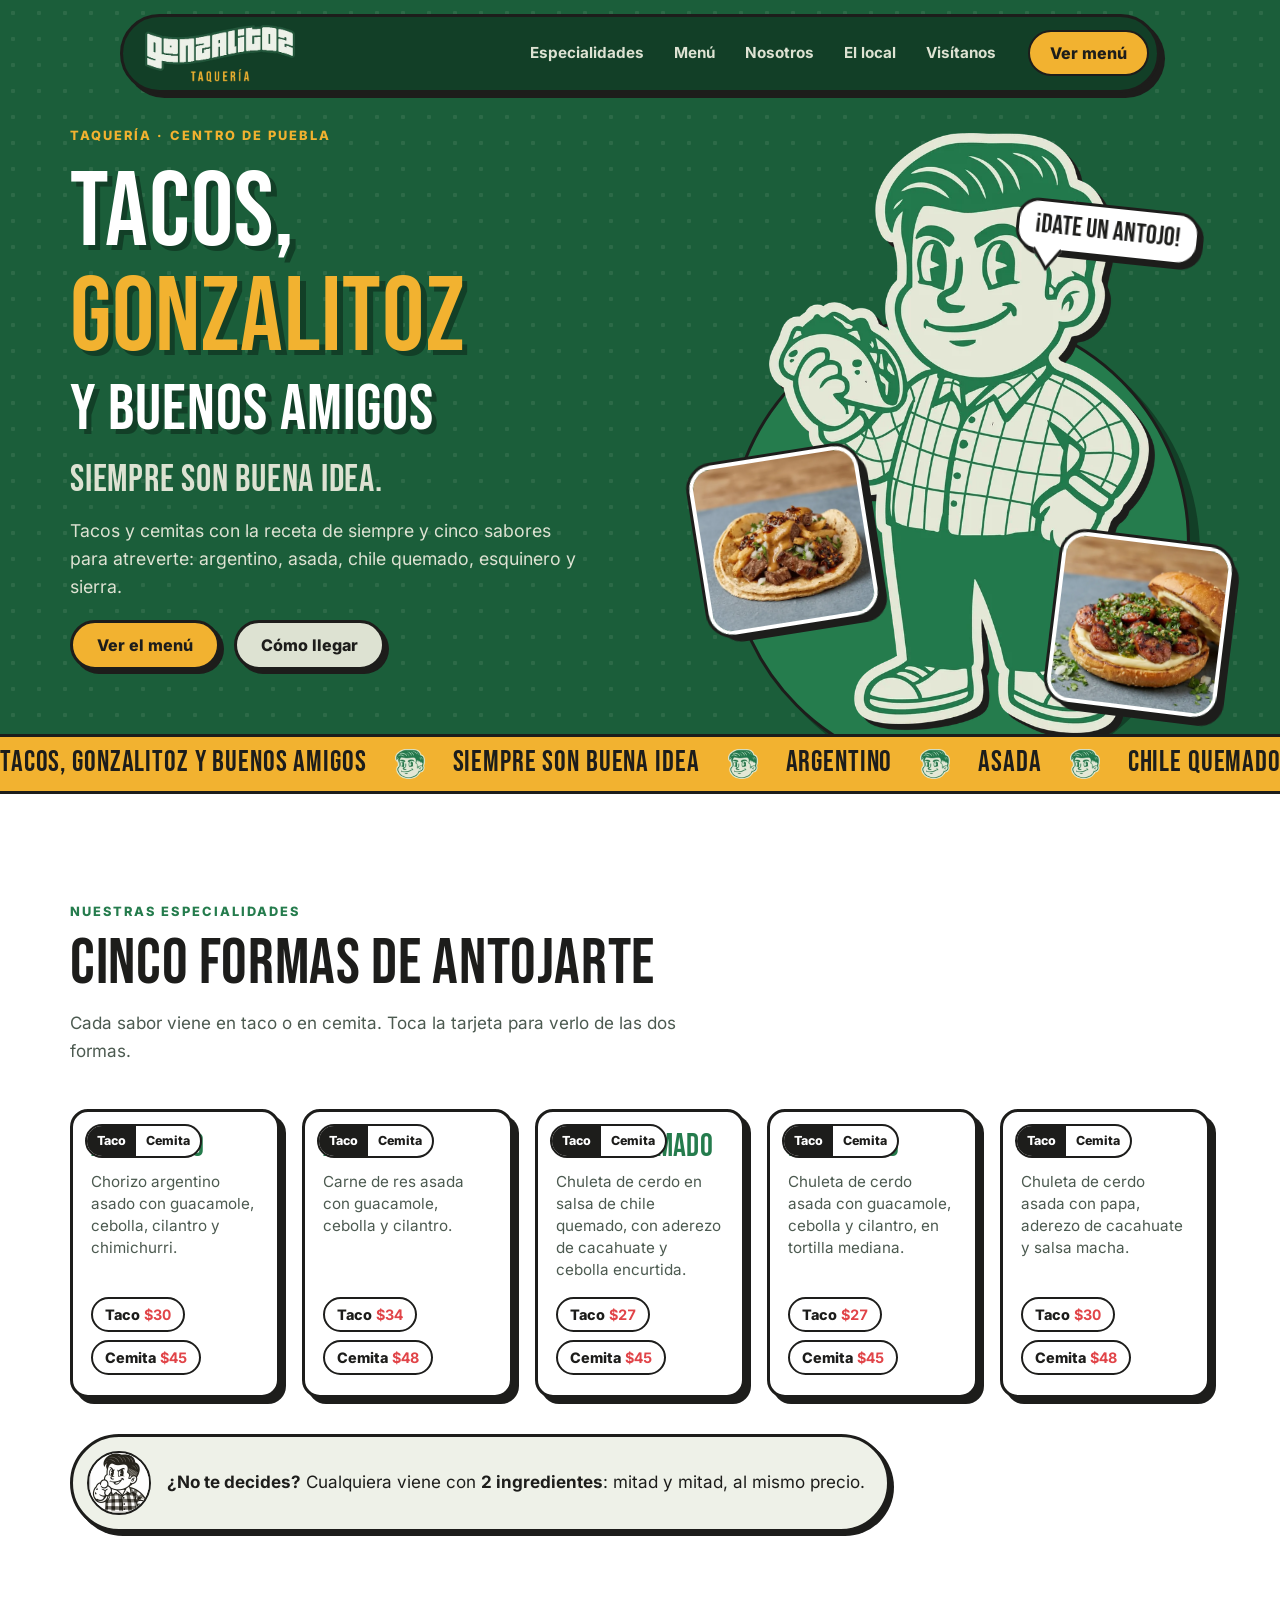
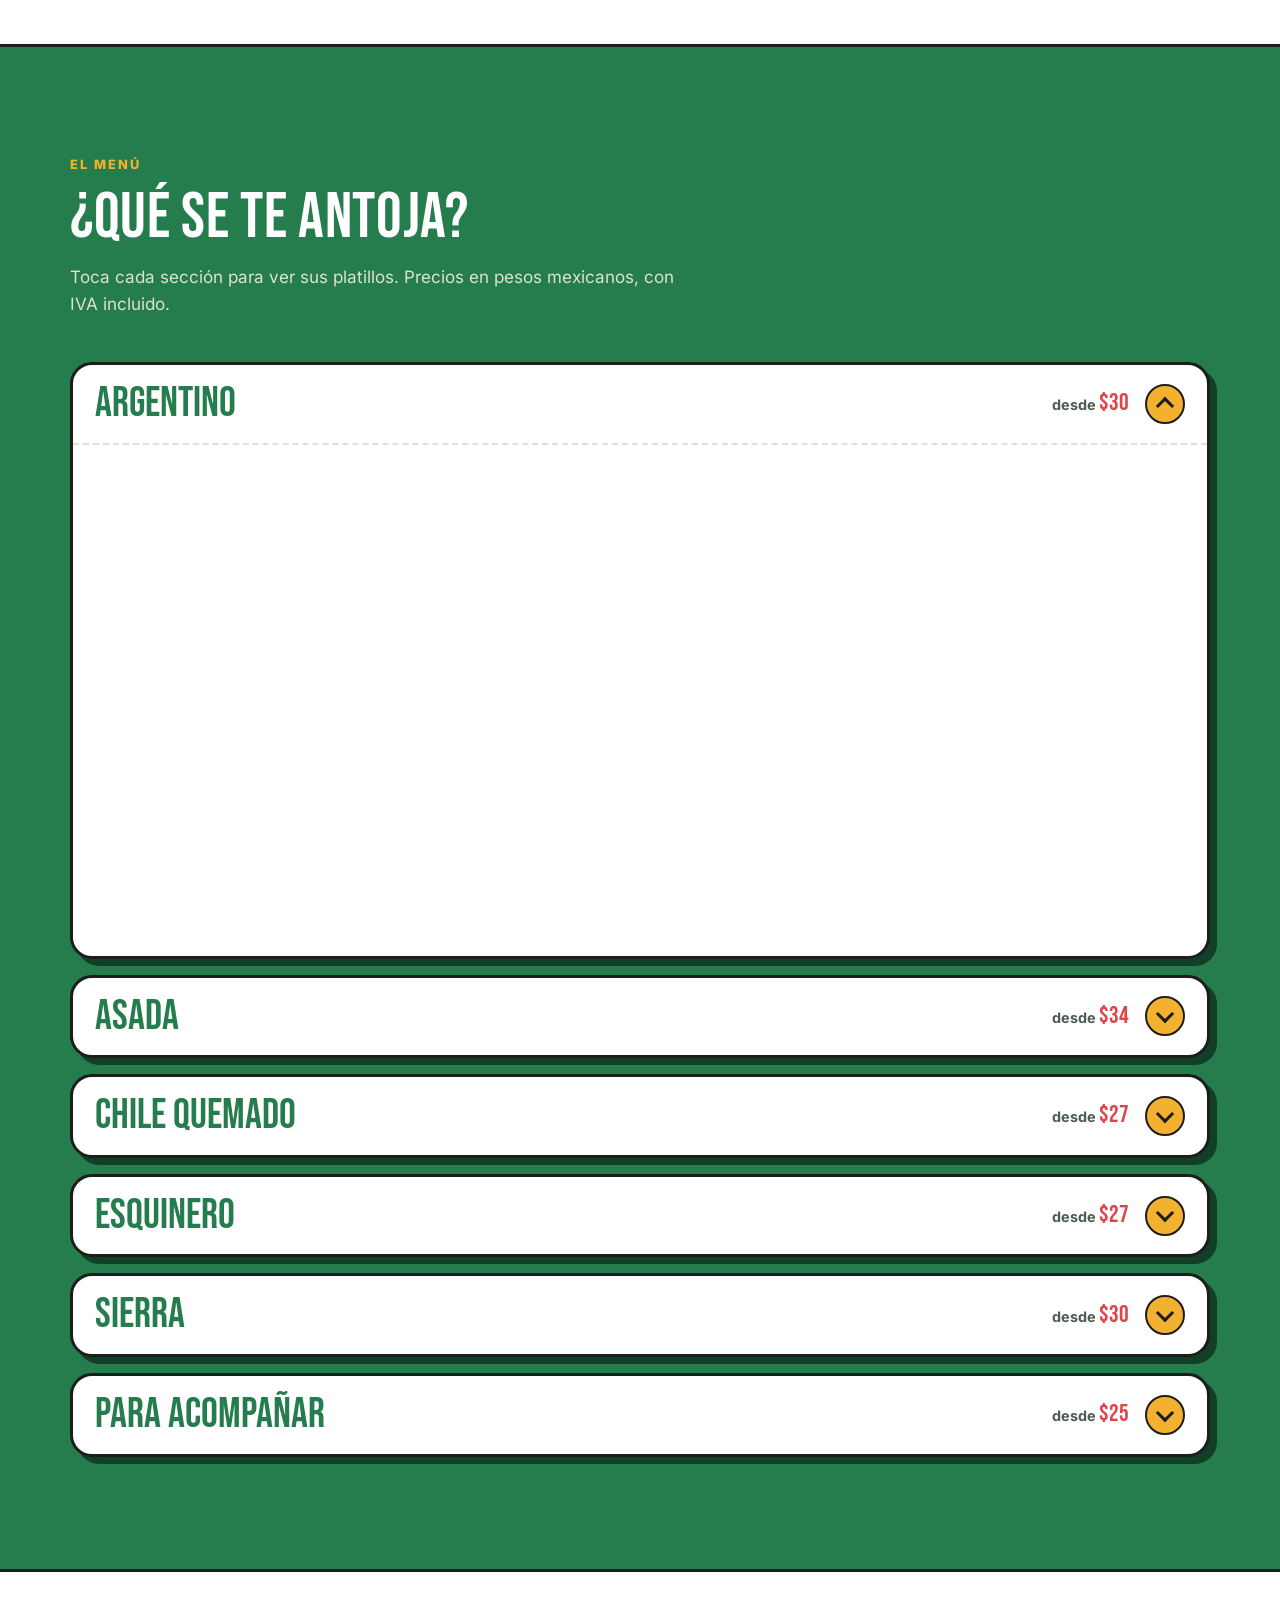
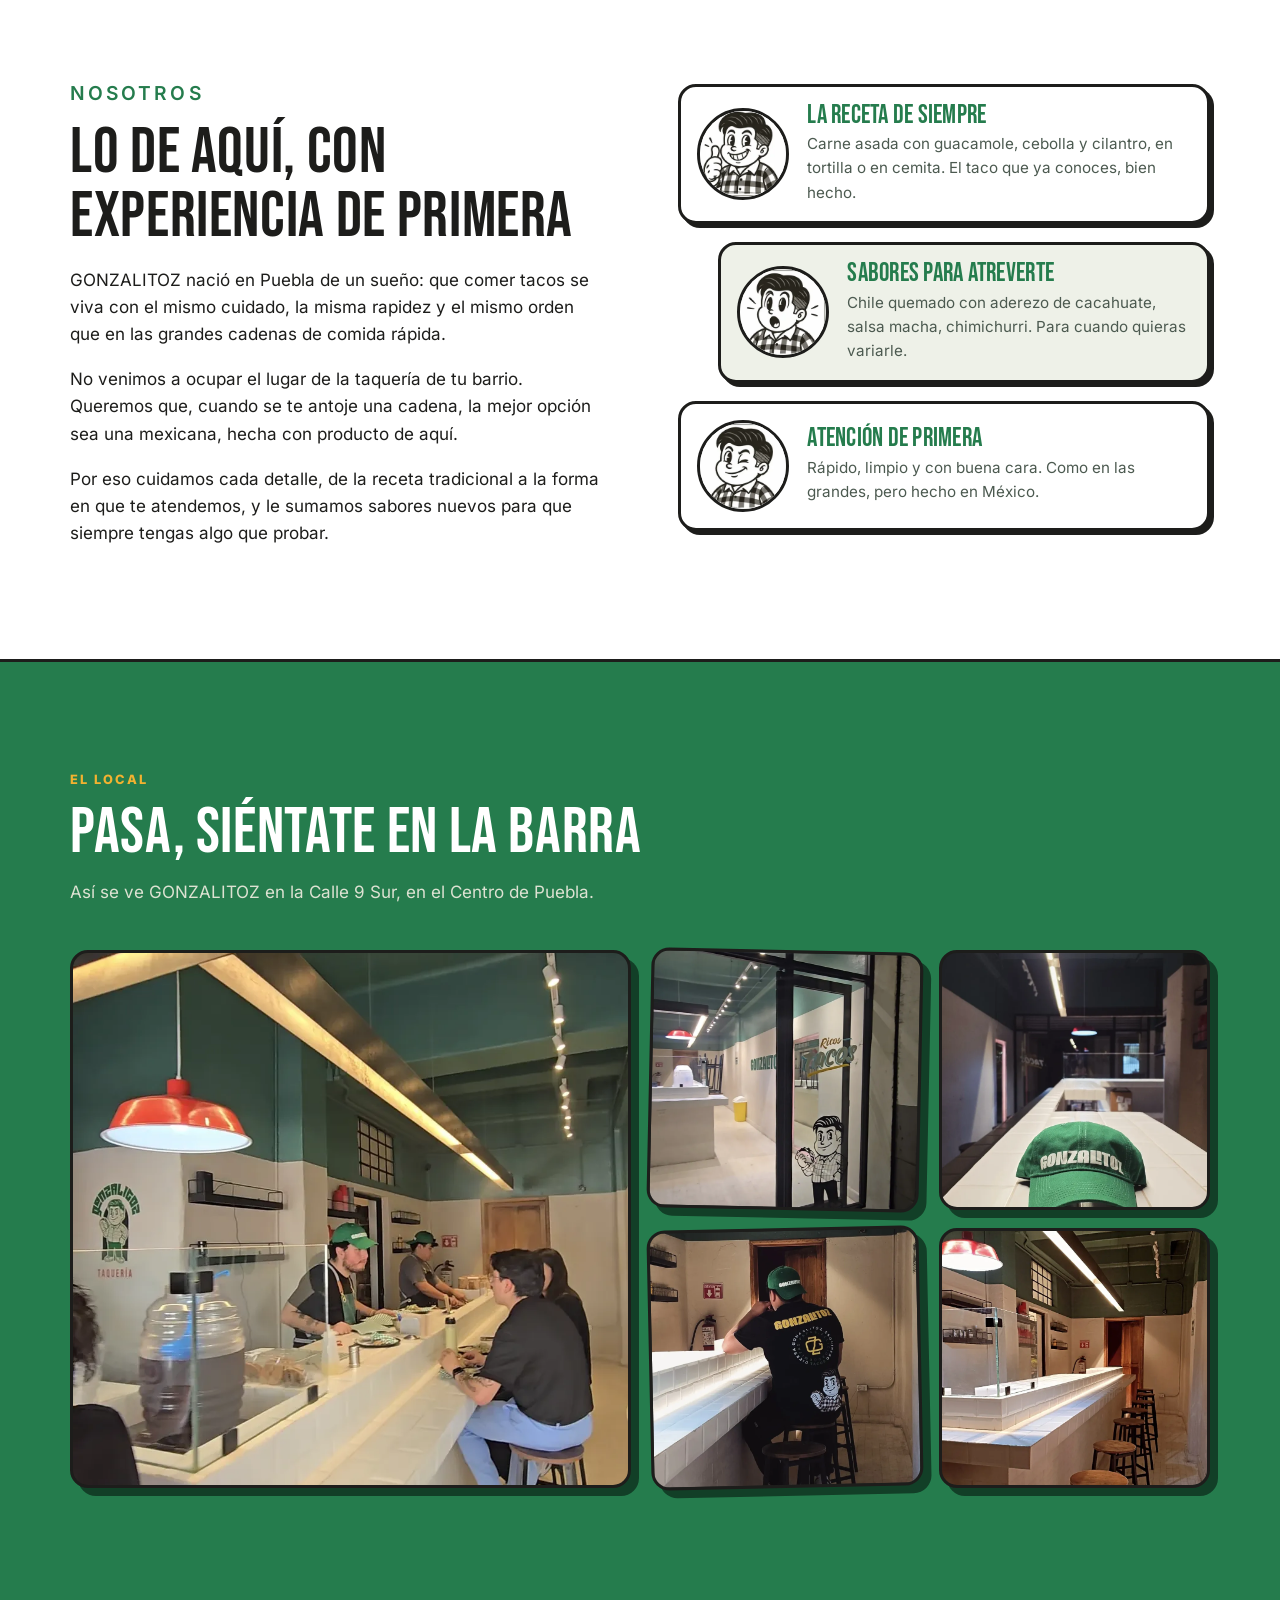
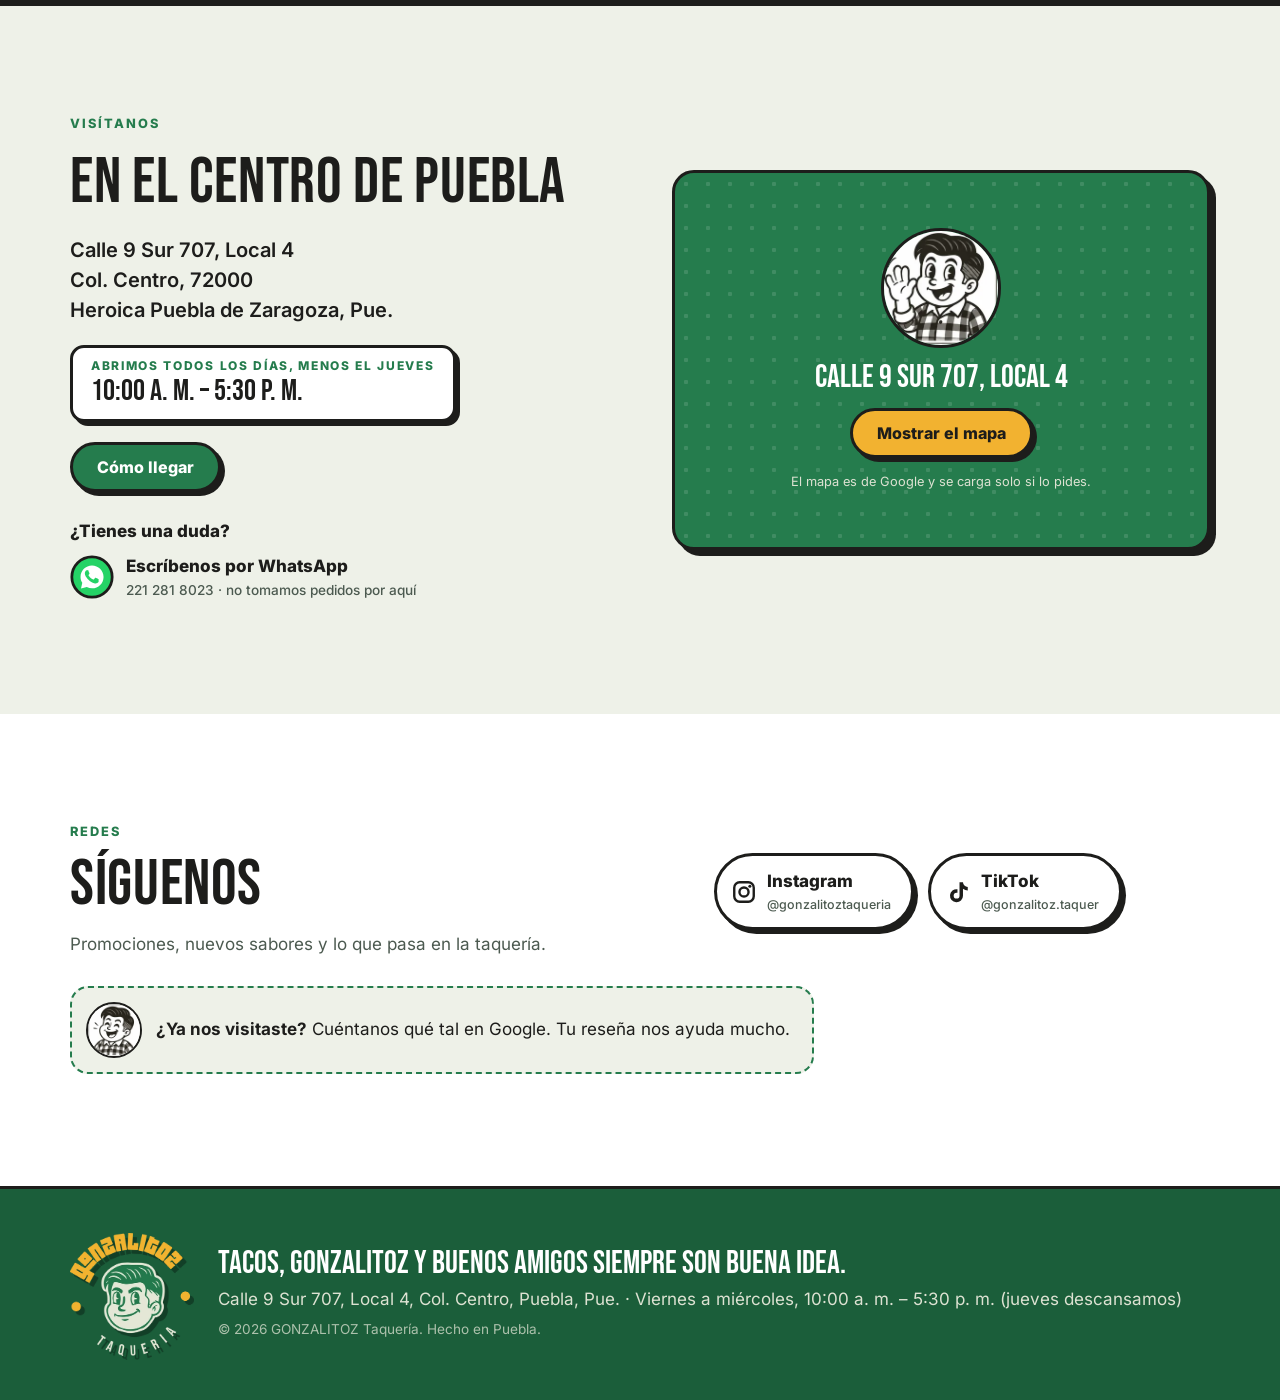
==== commit 5eeb2c33: "Barra flotante verde, nuevo eslogan, menú desplegable, fotos del local sin textos" ====
--- a/index.html
+++ b/index.html
@@ -3,7 +3,7 @@
 <head>
 <meta charset="utf-8">
 <meta name="viewport" content="width=device-width, initial-scale=1, viewport-fit=cover">
-<title>GONZALITOZ · Tacos buena gente en Puebla</title>
+<title>GONZALITOZ · Taquería en el Centro de Puebla</title>
 <meta name="description" content="Taquería GONZALITOZ en el Centro de Puebla: tacos y cemitas con la receta tradicional y sabores para atreverte. Argentino, asada, chile quemado, esquinero y sierra.">
 <meta name="theme-color" content="#1B5E3A">
 <link rel="canonical" href="https://gonzalitoz.online/">
@@ -11,7 +11,7 @@
 <link rel="apple-touch-icon" href="img/apple-touch-icon.png">
 <meta property="og:type" content="restaurant">
 <meta property="og:site_name" content="GONZALITOZ">
-<meta property="og:title" content="GONZALITOZ · Tacos buena gente">
+<meta property="og:title" content="GONZALITOZ · Tacos, GONZALITOZ y buenos amigos siempre son buena idea">
 <meta property="og:description" content="Tacos y cemitas en el Centro de Puebla. Siempre son buena idea.">
 <meta property="og:url" content="https://gonzalitoz.online/">
 <meta property="og:image" content="https://gonzalitoz.online/img/compartir.jpg">
@@ -20,23 +20,24 @@
 <meta property="og:locale" content="es_MX">
 <meta name="twitter:card" content="summary_large_image">
 <link rel="preload" href="fuentes/bebas-neue.woff2" as="font" type="font/woff2" crossorigin>
-<link rel="stylesheet" href="css/sitio.css?v=0c2567af">
-<script type="application/ld+json">{"@context": "https://schema.org", "@type": "Restaurant", "name": "GONZALITOZ Taquería", "url": "https://gonzalitoz.online/", "image": "https://gonzalitoz.online/img/compartir.jpg", "logo": "https://gonzalitoz.online/img/insignia.webp", "slogan": "Tacos buena gente. Siempre son buena idea.", "telephone": "+52 221 281 8023", "priceRange": "$", "openingHoursSpecification": [{"@type": "OpeningHoursSpecification", "opens": "10:00", "closes": "17:30", "dayOfWeek": ["Monday", "Tuesday", "Wednesday", "Friday", "Saturday", "Sunday"]}], "servesCuisine": ["Mexicana", "Tacos", "Cemitas"], "hasMap": "https://maps.app.goo.gl/9LSrEYEsU7V94Uzn7", "sameAs": ["https://www.instagram.com/gonzalitoztaqueria/", "https://www.tiktok.com/@gonzalitoz.taquer"], "address": {"@type": "PostalAddress", "streetAddress": "Calle 9 Sur 707, Local 4", "addressLocality": "Heroica Puebla de Zaragoza", "addressRegion": "Puebla", "postalCode": "72000", "addressCountry": "MX"}, "hasMenu": {"@type": "Menu", "hasMenuSection": [{"@type": "MenuSection", "name": "Tacos", "hasMenuItem": [{"@type": "MenuItem", "name": "Taco Argentino", "description": "Chorizo argentino asado con guacamole, cebolla, cilantro y chimichurri.", "offers": {"@type": "Offer", "price": "30.00", "priceCurrency": "MXN"}}, {"@type": "MenuItem", "name": "Taco Asada", "description": "Carne de res asada con guacamole, cebolla y cilantro.", "offers": {"@type": "Offer", "price": "34.00", "priceCurrency": "MXN"}}, {"@type": "MenuItem", "name": "Taco Chile quemado", "description": "Chuleta de cerdo en salsa de chile quemado, con aderezo de cacahuate y cebolla encurtida.", "offers": {"@type": "Offer", "price": "27.00", "priceCurrency": "MXN"}}, {"@type": "MenuItem", "name": "Taco Esquinero", "description": "Chuleta de cerdo asada con guacamole, cebolla y cilantro, en tortilla mediana.", "offers": {"@type": "Offer", "price": "27.00", "priceCurrency": "MXN"}}, {"@type": "MenuItem", "name": "Taco Sierra", "description": "Chuleta de cerdo asada con papa, aderezo de cacahuate y salsa macha.", "offers": {"@type": "Offer", "price": "30.00", "priceCurrency": "MXN"}}]}, {"@type": "MenuSection", "name": "Cemitas", "hasMenuItem": [{"@type": "MenuItem", "name": "Cemita Argentino", "description": "Chorizo argentino asado con mayonesa, cebolla encurtida y chimichurri.", "offers": {"@type": "Offer", "price": "45.00", "priceCurrency": "MXN"}}, {"@type": "MenuItem", "name": "Cemita Asada", "description": "Carne de res asada con guacamole, cebolla y cilantro.", "offers": {"@type": "Offer", "price": "48.00", "priceCurrency": "MXN"}}, {"@type": "MenuItem", "name": "Cemita Chile quemado", "description": "Chuleta de cerdo en salsa de chile quemado, con aderezo de cacahuate y cebolla encurtida.", "offers": {"@type": "Offer", "price": "45.00", "priceCurrency": "MXN"}}, {"@type": "MenuItem", "name": "Cemita Esquinero", "description": "Chuleta de cerdo asada con guacamole, cebolla y cilantro.", "offers": {"@type": "Offer", "price": "45.00", "priceCurrency": "MXN"}}, {"@type": "MenuItem", "name": "Cemita Sierra", "description": "Chuleta de cerdo asada con papa, aderezo de cacahuate y salsa macha.", "offers": {"@type": "Offer", "price": "48.00", "priceCurrency": "MXN"}}]}]}}</script>
+<link rel="stylesheet" href="css/sitio.css?v=a0d848a5">
+<script type="application/ld+json">{"@context": "https://schema.org", "@type": "Restaurant", "name": "GONZALITOZ Taquería", "url": "https://gonzalitoz.online/", "image": "https://gonzalitoz.online/img/compartir.jpg", "logo": "https://gonzalitoz.online/img/insignia.webp", "slogan": "Tacos, GONZALITOZ y buenos amigos siempre son buena idea.", "telephone": "+52 221 281 8023", "priceRange": "$", "openingHoursSpecification": [{"@type": "OpeningHoursSpecification", "opens": "10:00", "closes": "17:30", "dayOfWeek": ["Monday", "Tuesday", "Wednesday", "Friday", "Saturday", "Sunday"]}], "servesCuisine": ["Mexicana", "Tacos", "Cemitas"], "hasMap": "https://maps.app.goo.gl/9LSrEYEsU7V94Uzn7", "sameAs": ["https://www.instagram.com/gonzalitoztaqueria/", "https://www.tiktok.com/@gonzalitoz.taquer"], "address": {"@type": "PostalAddress", "streetAddress": "Calle 9 Sur 707, Local 4", "addressLocality": "Heroica Puebla de Zaragoza", "addressRegion": "Puebla", "postalCode": "72000", "addressCountry": "MX"}, "hasMenu": {"@type": "Menu", "hasMenuSection": [{"@type": "MenuSection", "name": "Tacos", "hasMenuItem": [{"@type": "MenuItem", "name": "Taco Argentino", "description": "Chorizo argentino asado con guacamole, cebolla, cilantro y chimichurri.", "offers": {"@type": "Offer", "price": "30.00", "priceCurrency": "MXN"}}, {"@type": "MenuItem", "name": "Taco Asada", "description": "Carne de res asada con guacamole, cebolla y cilantro.", "offers": {"@type": "Offer", "price": "34.00", "priceCurrency": "MXN"}}, {"@type": "MenuItem", "name": "Taco Chile quemado", "description": "Chuleta de cerdo en salsa de chile quemado, con aderezo de cacahuate y cebolla encurtida.", "offers": {"@type": "Offer", "price": "27.00", "priceCurrency": "MXN"}}, {"@type": "MenuItem", "name": "Taco Esquinero", "description": "Chuleta de cerdo asada con guacamole, cebolla y cilantro, en tortilla mediana.", "offers": {"@type": "Offer", "price": "27.00", "priceCurrency": "MXN"}}, {"@type": "MenuItem", "name": "Taco Sierra", "description": "Chuleta de cerdo asada con papa, aderezo de cacahuate y salsa macha.", "offers": {"@type": "Offer", "price": "30.00", "priceCurrency": "MXN"}}]}, {"@type": "MenuSection", "name": "Cemitas", "hasMenuItem": [{"@type": "MenuItem", "name": "Cemita Argentino", "description": "Chorizo argentino asado con mayonesa, cebolla encurtida y chimichurri.", "offers": {"@type": "Offer", "price": "45.00", "priceCurrency": "MXN"}}, {"@type": "MenuItem", "name": "Cemita Asada", "description": "Carne de res asada con guacamole, cebolla y cilantro.", "offers": {"@type": "Offer", "price": "48.00", "priceCurrency": "MXN"}}, {"@type": "MenuItem", "name": "Cemita Chile quemado", "description": "Chuleta de cerdo en salsa de chile quemado, con aderezo de cacahuate y cebolla encurtida.", "offers": {"@type": "Offer", "price": "45.00", "priceCurrency": "MXN"}}, {"@type": "MenuItem", "name": "Cemita Esquinero", "description": "Chuleta de cerdo asada con guacamole, cebolla y cilantro.", "offers": {"@type": "Offer", "price": "45.00", "priceCurrency": "MXN"}}, {"@type": "MenuItem", "name": "Cemita Sierra", "description": "Chuleta de cerdo asada con papa, aderezo de cacahuate y salsa macha.", "offers": {"@type": "Offer", "price": "48.00", "priceCurrency": "MXN"}}]}]}}</script>
 </head>
 <body>
 <a class="saltar" href="#especialidades">Saltar al menú</a>
 
 <header class="barra" id="barra">
   <div class="barra-in">
-    <a class="barra-logo" href="#inicio" aria-label="GONZALITOZ, inicio"><img src="img/wordmark.webp" alt="GONZALITOZ Taquería" width="180" height="44"></a>
+    <a class="barra-logo" href="#inicio" aria-label="GONZALITOZ, inicio"><img src="img/wordmark-claro.webp" alt="GONZALITOZ Taquería" width="180" height="44"></a>
     <nav class="barra-nav" id="nav" aria-label="Secciones">
+      <span class="barra-marca" id="barraMarca" aria-hidden="true"></span>
       <a href="#especialidades">Especialidades</a>
       <a href="#menu">Menú</a>
       <a href="#nosotros">Nosotros</a>
       <a href="#local">El local</a>
       <a href="#visitanos">Visítanos</a>
     </nav>
-    <a class="btn btn-dorado barra-cta" href="https://maps.app.goo.gl/9LSrEYEsU7V94Uzn7" target="_blank" rel="noopener">Cómo llegar</a>
+    <a class="btn btn-dorado barra-cta" href="#menu">Ver menú</a>
     <button class="barra-menu" id="botonMenu" type="button" aria-expanded="false" aria-controls="nav" aria-label="Abrir menú"><span></span><span></span><span></span></button>
   </div>
 </header>
@@ -47,7 +48,7 @@
     <div class="portada-in">
       <div class="portada-txt">
         <p class="eyebrow">Taquería · Centro de Puebla</p>
-        <h1 class="titular"><span class="linea">Tacos</span> <span class="linea">buena</span> <span class="linea linea-dorada">gente</span></h1>
+        <h1 class="titular"><span class="linea">Tacos,</span> <span class="linea linea-dorada">GONZALITOZ</span> <span class="linea linea-chica">y buenos amigos</span></h1>
         <p class="lema">Siempre son buena idea.</p>
         <p class="intro">Tacos y cemitas con la receta de siempre y cinco sabores para atreverte: argentino, asada, chile quemado, esquinero y sierra.</p>
         <div class="acciones">
@@ -58,7 +59,7 @@
       <div class="portada-arte" aria-hidden="true">
         <div class="mancha"></div>
         <img class="taquero" src="img/taquero.webp" alt="" width="600" height="948">
-        <span class="globo">¡Buena gente!</span>
+        <span class="globo">¡Date un antojo!</span>
         <img class="sticker sticker-a" src="img/p/taco-sierra-600.webp" alt="" width="300" height="300">
         <img class="sticker sticker-b" src="img/p/cemita-argentina-600.webp" alt="" width="300" height="300">
       </div>
@@ -66,7 +67,7 @@
   </section>
 
   <div class="cinta" aria-hidden="true">
-    <div class="cinta-pista"><span>Tacos buena gente<img src="img/isotipo.webp" alt="" width="30" height="30"></span><span>Siempre son buena idea<img src="img/isotipo.webp" alt="" width="30" height="30"></span><span>Argentino<img src="img/isotipo.webp" alt="" width="30" height="30"></span><span>Asada<img src="img/isotipo.webp" alt="" width="30" height="30"></span><span>Chile quemado<img src="img/isotipo.webp" alt="" width="30" height="30"></span><span>Esquinero<img src="img/isotipo.webp" alt="" width="30" height="30"></span><span>Sierra<img src="img/isotipo.webp" alt="" width="30" height="30"></span><span>Tacos buena gente<img src="img/isotipo.webp" alt="" width="30" height="30"></span><span>Siempre son buena idea<img src="img/isotipo.webp" alt="" width="30" height="30"></span><span>Argentino<img src="img/isotipo.webp" alt="" width="30" height="30"></span><span>Asada<img src="img/isotipo.webp" alt="" width="30" height="30"></span><span>Chile quemado<img src="img/isotipo.webp" alt="" width="30" height="30"></span><span>Esquinero<img src="img/isotipo.webp" alt="" width="30" height="30"></span><span>Sierra<img src="img/isotipo.webp" alt="" width="30" height="30"></span></div>
+    <div class="cinta-pista"><span>Tacos, GONZALITOZ y buenos amigos<img src="img/isotipo.webp" alt="" width="30" height="30"></span><span>Siempre son buena idea<img src="img/isotipo.webp" alt="" width="30" height="30"></span><span>Argentino<img src="img/isotipo.webp" alt="" width="30" height="30"></span><span>Asada<img src="img/isotipo.webp" alt="" width="30" height="30"></span><span>Chile quemado<img src="img/isotipo.webp" alt="" width="30" height="30"></span><span>Esquinero<img src="img/isotipo.webp" alt="" width="30" height="30"></span><span>Sierra<img src="img/isotipo.webp" alt="" width="30" height="30"></span><span>Tacos, GONZALITOZ y buenos amigos<img src="img/isotipo.webp" alt="" width="30" height="30"></span><span>Siempre son buena idea<img src="img/isotipo.webp" alt="" width="30" height="30"></span><span>Argentino<img src="img/isotipo.webp" alt="" width="30" height="30"></span><span>Asada<img src="img/isotipo.webp" alt="" width="30" height="30"></span><span>Chile quemado<img src="img/isotipo.webp" alt="" width="30" height="30"></span><span>Esquinero<img src="img/isotipo.webp" alt="" width="30" height="30"></span><span>Sierra<img src="img/isotipo.webp" alt="" width="30" height="30"></span></div>
   </div>
 
   <!-- ESPECIALIDADES -->
@@ -91,10 +92,10 @@
     <div class="envoltura">
       <div class="seccion-cab seccion-cab-clara">
         <p class="eyebrow">El menú</p>
-        <h2 class="h2">Lo que hay en el pizarrón</h2>
-        <p class="sub">Precios en pesos mexicanos, con IVA incluido.</p>
+        <h2 class="h2">¿Qué se te antoja?</h2>
+        <p class="sub">Toca cada sección para ver sus platillos. Precios en pesos mexicanos, con IVA incluido.</p>
       </div>
-      <div class="pizarron"><div class="columna"><h3>Tacos</h3><p class="columna-nota">Todos se pueden pedir con 2 ingredientes, al mismo precio.</p><div class="platillo"><span class="platillo-n">Argentino</span><span class="platillo-p">$30</span><span class="platillo-d">Chorizo argentino asado con guacamole, cebolla, cilantro y chimichurri.</span></div><div class="platillo"><span class="platillo-n">Asada</span><span class="platillo-p">$34</span><span class="platillo-d">Carne de res asada con guacamole, cebolla y cilantro.</span></div><div class="platillo"><span class="platillo-n">Chile quemado</span><span class="platillo-p">$27</span><span class="platillo-d">Chuleta de cerdo en salsa de chile quemado, con aderezo de cacahuate y cebolla encurtida.</span></div><div class="platillo"><span class="platillo-n">Esquinero</span><span class="platillo-p">$27</span><span class="platillo-d">Chuleta de cerdo asada con guacamole, cebolla y cilantro, en tortilla mediana.</span></div><div class="platillo"><span class="platillo-n">Sierra</span><span class="platillo-p">$30</span><span class="platillo-d">Chuleta de cerdo asada con papa, aderezo de cacahuate y salsa macha.</span></div></div><div class="columna"><h3>Cemitas</h3><p class="columna-nota">Todos se pueden pedir con 2 ingredientes, al mismo precio.</p><div class="platillo"><span class="platillo-n">Argentino</span><span class="platillo-p">$45</span><span class="platillo-d">Chorizo argentino asado con mayonesa, cebolla encurtida y chimichurri.</span></div><div class="platillo"><span class="platillo-n">Asada</span><span class="platillo-p">$48</span><span class="platillo-d">Carne de res asada con guacamole, cebolla y cilantro.</span></div><div class="platillo"><span class="platillo-n">Chile quemado</span><span class="platillo-p">$45</span><span class="platillo-d">Chuleta de cerdo en salsa de chile quemado, con aderezo de cacahuate y cebolla encurtida.</span></div><div class="platillo"><span class="platillo-n">Esquinero</span><span class="platillo-p">$45</span><span class="platillo-d">Chuleta de cerdo asada con guacamole, cebolla y cilantro.</span></div><div class="platillo"><span class="platillo-n">Sierra</span><span class="platillo-p">$48</span><span class="platillo-d">Chuleta de cerdo asada con papa, aderezo de cacahuate y salsa macha.</span></div></div><div class="columna"><h3>Para acompañar</h3><div class="platillo"><span class="platillo-n">Papas fritas</span><span class="platillo-p">$25</span><span class="platillo-d">La orden, para acompañar.</span></div><div class="platillo"><span class="platillo-n">Aguas frescas</span><span class="platillo-p">$35</span><span class="platillo-d">Pregunta por los sabores del día.</span></div><div class="platillo"><span class="platillo-n">Refrescos</span><span class="platillo-p">$35</span><span class="platillo-d">Varios sabores.</span></div></div></div>
+      <div class="carta" id="carta"><details class="cat" open><summary><span class="cat-n">Argentino</span><span class="cat-desde">desde <b>$30</b></span><span class="cat-flecha" aria-hidden="true"></span></summary><div class="cat-platos"><article class="plato"><div class="plato-foto"><img src="img/p/taco-argentino-600.webp" alt="Taco Argentino" loading="lazy" width="600" height="600"><span class="plato-precio">$30</span></div><div class="plato-cuerpo"><h4>Taco Argentino</h4><p>Chorizo argentino asado con guacamole, cebolla, cilantro y chimichurri.</p><span class="plato-2">Con 2 ingredientes <b>$30</b></span></div></article><article class="plato"><div class="plato-foto"><img src="img/p/cemita-argentina-600.webp" alt="Cemita Argentino" loading="lazy" width="600" height="600"><span class="plato-precio">$45</span></div><div class="plato-cuerpo"><h4>Cemita Argentino</h4><p>Chorizo argentino asado con mayonesa, cebolla encurtida y chimichurri.</p><span class="plato-2">Con 2 ingredientes <b>$45</b></span></div></article></div></details><details class="cat" ><summary><span class="cat-n">Asada</span><span class="cat-desde">desde <b>$34</b></span><span class="cat-flecha" aria-hidden="true"></span></summary><div class="cat-platos"><article class="plato"><div class="plato-foto"><img src="img/p/taco-asada-600.webp" alt="Taco Asada" loading="lazy" width="600" height="600"><span class="plato-precio">$34</span></div><div class="plato-cuerpo"><h4>Taco Asada</h4><p>Carne de res asada con guacamole, cebolla y cilantro.</p><span class="plato-2">Con 2 ingredientes <b>$34</b></span></div></article><article class="plato"><div class="plato-foto"><img src="img/p/cemita-asada-600.webp" alt="Cemita Asada" loading="lazy" width="600" height="600"><span class="plato-precio">$48</span></div><div class="plato-cuerpo"><h4>Cemita Asada</h4><p>Carne de res asada con guacamole, cebolla y cilantro.</p><span class="plato-2">Con 2 ingredientes <b>$48</b></span></div></article></div></details><details class="cat" ><summary><span class="cat-n">Chile quemado</span><span class="cat-desde">desde <b>$27</b></span><span class="cat-flecha" aria-hidden="true"></span></summary><div class="cat-platos"><article class="plato"><div class="plato-foto"><img src="img/p/taco-chile-quemado-600.webp" alt="Taco Chile quemado" loading="lazy" width="600" height="600"><span class="plato-precio">$27</span></div><div class="plato-cuerpo"><h4>Taco Chile quemado</h4><p>Chuleta de cerdo en salsa de chile quemado, con aderezo de cacahuate y cebolla encurtida.</p><span class="plato-2">Con 2 ingredientes <b>$27</b></span></div></article><article class="plato"><div class="plato-foto"><img src="img/p/cemita-chile-quemado-600.webp" alt="Cemita Chile quemado" loading="lazy" width="600" height="600"><span class="plato-precio">$45</span></div><div class="plato-cuerpo"><h4>Cemita Chile quemado</h4><p>Chuleta de cerdo en salsa de chile quemado, con aderezo de cacahuate y cebolla encurtida.</p><span class="plato-2">Con 2 ingredientes <b>$45</b></span></div></article></div></details><details class="cat" ><summary><span class="cat-n">Esquinero</span><span class="cat-desde">desde <b>$27</b></span><span class="cat-flecha" aria-hidden="true"></span></summary><div class="cat-platos"><article class="plato"><div class="plato-foto"><img src="img/p/taco-esquinero-600.webp" alt="Taco Esquinero" loading="lazy" width="600" height="600"><span class="plato-precio">$27</span></div><div class="plato-cuerpo"><h4>Taco Esquinero</h4><p>Chuleta de cerdo asada con guacamole, cebolla y cilantro.</p><span class="plato-2">Con 2 ingredientes <b>$27</b></span></div></article><article class="plato"><div class="plato-foto"><img src="img/p/cemita-esquinera-600.webp" alt="Cemita Esquinero" loading="lazy" width="600" height="600"><span class="plato-precio">$45</span></div><div class="plato-cuerpo"><h4>Cemita Esquinero</h4><p>Chuleta de cerdo asada con guacamole, cebolla y cilantro.</p><span class="plato-2">Con 2 ingredientes <b>$45</b></span></div></article></div></details><details class="cat" ><summary><span class="cat-n">Sierra</span><span class="cat-desde">desde <b>$30</b></span><span class="cat-flecha" aria-hidden="true"></span></summary><div class="cat-platos"><article class="plato"><div class="plato-foto"><img src="img/p/taco-sierra-600.webp" alt="Taco Sierra" loading="lazy" width="600" height="600"><span class="plato-precio">$30</span></div><div class="plato-cuerpo"><h4>Taco Sierra</h4><p>Chuleta de cerdo asada con papa, aderezo de cacahuate y salsa macha.</p><span class="plato-2">Con 2 ingredientes <b>$30</b></span></div></article><article class="plato"><div class="plato-foto"><img src="img/p/cemita-sierra-600.webp" alt="Cemita Sierra" loading="lazy" width="600" height="600"><span class="plato-precio">$48</span></div><div class="plato-cuerpo"><h4>Cemita Sierra</h4><p>Chuleta de cerdo asada con papa, aderezo de cacahuate y salsa macha.</p><span class="plato-2">Con 2 ingredientes <b>$48</b></span></div></article></div></details><details class="cat" ><summary><span class="cat-n">Para acompañar</span><span class="cat-desde">desde <b>$25</b></span><span class="cat-flecha" aria-hidden="true"></span></summary><div class="cat-platos"><article class="plato"><div class="plato-foto"><img src="img/p/papas-fritas-600.webp" alt="Papas fritas" loading="lazy" width="600" height="600"><span class="plato-precio">$25</span></div><div class="plato-cuerpo"><h4>Papas fritas</h4><p>La orden, para acompañar.</p></div></article><article class="plato"><div class="plato-foto"><img src="img/p/aguas-frescas-600.webp" alt="Aguas frescas" loading="lazy" width="600" height="600"><span class="plato-precio">$35</span></div><div class="plato-cuerpo"><h4>Aguas frescas</h4><p>Pregunta por los sabores del día.</p></div></article><article class="plato"><div class="plato-foto"><img class="sin-foto" src="img/isotipo.webp" alt="" loading="lazy" width="80" height="80"><span class="plato-precio">$35</span></div><div class="plato-cuerpo"><h4>Refrescos</h4><p>Varios sabores.</p></div></article></div></details></div>
     </div>
   </section>
 
@@ -104,7 +105,7 @@
       <div class="nosotros-txt">
         <p class="eyebrow eyebrow-verde">Nosotros</p>
         <h2 class="h2">Lo de aquí, con experiencia de primera</h2>
-        <p>GONZALITOZ nació en Puebla de un sueño: que comer tacos mexicanos se viva con el mismo cuidado, la misma rapidez y el mismo orden que en las grandes cadenas de comida rápida.</p>
+        <p>GONZALITOZ nació en Puebla de un sueño: que comer tacos se viva con el mismo cuidado, la misma rapidez y el mismo orden que en las grandes cadenas de comida rápida.</p>
         <p>No venimos a ocupar el lugar de la taquería de tu barrio. Queremos que, cuando se te antoje una cadena, la mejor opción sea una mexicana, hecha con producto de aquí.</p>
         <p>Por eso cuidamos cada detalle, de la receta tradicional a la forma en que te atendemos, y le sumamos sabores nuevos para que siempre tengas algo que probar.</p>
       </div>
@@ -125,11 +126,11 @@
         <p class="sub">Así se ve GONZALITOZ en la Calle 9 Sur, en el Centro de Puebla.</p>
       </div>
       <div class="galeria">
-        <figure class="foto foto-grande"><img src="img/local/barra-clientes-900.webp" srcset="img/local/barra-clientes-900.webp 900w, img/local/barra-clientes-1400.webp 1400w" sizes="(max-width: 700px) 92vw, 45vw" alt="Clientes comiendo en la barra de GONZALITOZ" loading="lazy" width="900" height="1528"><figcaption>La barra</figcaption></figure>
-        <figure class="foto"><img src="img/local/entrada-900.webp" sizes="(max-width: 700px) 92vw, 25vw" srcset="img/local/entrada-900.webp 900w, img/local/entrada-1400.webp 1400w" alt="La entrada con el taquero en la puerta de vidrio" loading="lazy" width="900" height="1110"><figcaption>La entrada</figcaption></figure>
-        <figure class="foto"><img src="img/local/gorra-900.webp" sizes="(max-width: 700px) 92vw, 25vw" srcset="img/local/gorra-900.webp 900w, img/local/gorra-1400.webp 1400w" alt="Gorra verde de GONZALITOZ sobre la barra de azulejo blanco" loading="lazy" width="900" height="1338"><figcaption>Buena gente</figcaption></figure>
-        <figure class="foto"><img src="img/local/cliente-barra-900.webp" sizes="(max-width: 700px) 92vw, 25vw" srcset="img/local/cliente-barra-900.webp 900w, img/local/cliente-barra-1400.webp 1400w" alt="Cliente con playera de GONZALITOZ en la barra" loading="lazy" width="900" height="1462"><figcaption>Tu lugar</figcaption></figure>
-        <figure class="foto"><img src="img/local/pasillo-900.webp" sizes="(max-width: 700px) 92vw, 25vw" srcset="img/local/pasillo-900.webp 900w, img/local/pasillo-1400.webp 1400w" alt="La barra larga con bancos de madera" loading="lazy" width="900" height="1451"><figcaption>La barra larga</figcaption></figure>
+        <figure class="foto foto-grande"><img src="img/local/barra-clientes-900.webp" srcset="img/local/barra-clientes-900.webp 900w, img/local/barra-clientes-1400.webp 1400w" sizes="(max-width: 700px) 92vw, 45vw" alt="Clientes comiendo en la barra de GONZALITOZ" loading="lazy" width="900" height="1528"></figure>
+        <figure class="foto"><img src="img/local/entrada-900.webp" sizes="(max-width: 700px) 92vw, 25vw" srcset="img/local/entrada-900.webp 900w, img/local/entrada-1400.webp 1400w" alt="La entrada con el taquero en la puerta de vidrio" loading="lazy" width="900" height="1110"></figure>
+        <figure class="foto"><img src="img/local/gorra-900.webp" sizes="(max-width: 700px) 92vw, 25vw" srcset="img/local/gorra-900.webp 900w, img/local/gorra-1400.webp 1400w" alt="Gorra verde de GONZALITOZ sobre la barra de azulejo blanco" loading="lazy" width="900" height="1338"></figure>
+        <figure class="foto"><img src="img/local/cliente-barra-900.webp" sizes="(max-width: 700px) 92vw, 25vw" srcset="img/local/cliente-barra-900.webp 900w, img/local/cliente-barra-1400.webp 1400w" alt="Cliente con playera de GONZALITOZ en la barra" loading="lazy" width="900" height="1462"></figure>
+        <figure class="foto"><img src="img/local/pasillo-900.webp" sizes="(max-width: 700px) 92vw, 25vw" srcset="img/local/pasillo-900.webp 900w, img/local/pasillo-1400.webp 1400w" alt="La barra larga con bancos de madera" loading="lazy" width="900" height="1451"></figure>
       </div>
     </div>
   </section>
@@ -180,13 +181,13 @@
   <div class="envoltura pie-in">
     <img class="pie-insignia" src="img/sello-circular.webp" alt="GONZALITOZ Taquería" width="160" height="165" loading="lazy">
     <div class="pie-txt">
-      <p class="pie-lema">Tacos buena gente. Siempre son buena idea.</p>
+      <p class="pie-lema">Tacos, GONZALITOZ y buenos amigos siempre son buena idea.</p>
       <p>Calle 9 Sur 707, Local 4, Col. Centro, Puebla, Pue. · Viernes a miércoles, 10:00 a. m. – 5:30 p. m. (jueves descansamos)</p>
       <p class="pie-mini">© <span id="anio">2026</span> GONZALITOZ Taquería. Hecho en Puebla.</p>
     </div>
   </div>
 </footer>
 
-<script src="js/sitio.js?v=0c2567af" defer></script>
+<script src="js/sitio.js?v=a0d848a5" defer></script>
 </body>
 </html>
--- a/css/sitio.css
+++ b/css/sitio.css
@@ -18,7 +18,7 @@
   /* tipo */
   --f-titulo: "Bebas", "Bebas Neue", "Oswald", Impact, "Arial Narrow", sans-serif;
   --f-texto: "Inter", system-ui, -apple-system, "Segoe UI", Roboto, sans-serif;
-  --t-h1: clamp(4.2rem, 13vw, 9.5rem);
+  --t-h1: clamp(3.3rem, 8.4vw, 6.6rem);
   --t-h2: clamp(2.4rem, 6vw, 4rem);
   --t-h3: 1.6rem;
   --t-cuerpo: 1.0625rem;
@@ -32,7 +32,7 @@
 }
 
 * { box-sizing: border-box; }
-html { scroll-behavior: smooth; scroll-padding-top: 84px; -webkit-text-size-adjust: 100%; }
+html { scroll-behavior: smooth; scroll-padding-top: 100px; -webkit-text-size-adjust: 100%; }
 body { margin: 0; background: var(--blanco); color: var(--negro); font: 400 var(--t-cuerpo)/1.6 var(--f-texto); overflow-x: hidden; }
 img { max-width: 100%; height: auto; display: block; }
 a { color: inherit; }
@@ -60,19 +60,27 @@
 .btn-borde { background: var(--blanco); color: var(--negro); }
 .acciones { display: flex; flex-wrap: wrap; gap: 14px; }
 
-/* ---------- barra superior ---------- */
-body::before { content: ""; position: fixed; inset: 0 0 auto; height: env(safe-area-inset-top, 0px); z-index: 60; background: var(--blanco); }
-.barra { position: sticky; top: env(safe-area-inset-top, 0px); z-index: 50; background: var(--blanco); border-bottom: var(--contorno); }
-.barra-in { max-width: var(--ancho); margin: 0 auto; display: flex; align-items: center; gap: 24px; min-height: 70px;
-            padding-left: max(20px, env(safe-area-inset-left, 0px)); padding-right: max(20px, env(safe-area-inset-right, 0px)); }
-.barra-logo img { width: 168px; }
-.barra-nav { display: flex; gap: 6px; margin-left: auto; }
-.barra-nav a { font-weight: 700; text-decoration: none; padding: 8px 12px; border-radius: 999px; }
-.barra-nav a:hover, .barra-nav a.activo { background: var(--crema); }
-.barra-cta { min-height: 44px; padding: 10px 18px; }
-.barra-menu { display: none; margin-left: auto; width: 46px; height: 46px; border: var(--contorno); border-radius: 12px; background: var(--dorado);
-              flex-direction: column; justify-content: center; align-items: center; gap: 5px; cursor: pointer; box-shadow: 3px 3px 0 var(--negro); }
-.barra-menu span { width: 20px; height: 3px; background: var(--negro); border-radius: 2px; transition: transform .2s; }
+/* ---------- barra flotante (isla verde): se separa de los bordes, se esconde al bajar y vuelve al subir ---------- */
+.barra { position: fixed; z-index: 50; left: 0; right: 0; top: calc(env(safe-area-inset-top, 0px) + 14px);
+         padding-left: max(14px, env(safe-area-inset-left, 0px)); padding-right: max(14px, env(safe-area-inset-right, 0px));
+         transition: transform .35s cubic-bezier(.2, .8, .2, 1); pointer-events: none; }
+.barra.escondida { transform: translateY(calc(-100% - 30px)); }
+.barra-in { pointer-events: auto; max-width: 1040px; margin: 0 auto; display: flex; align-items: center; gap: 18px; min-height: 64px;
+            padding: 8px 8px 8px 22px; background: var(--verde-noche); color: var(--crema-claro); border: var(--contorno); border-radius: 999px;
+            box-shadow: 5px 5px 0 var(--negro); transition: min-height .25s ease, box-shadow .25s ease; }
+.barra.compacta .barra-in { min-height: 56px; box-shadow: 3px 3px 0 var(--negro); }
+.barra-logo img { width: 150px; transition: width .25s ease; }
+.barra.compacta .barra-logo img { width: 128px; }
+.barra-nav { position: relative; display: flex; gap: 2px; margin-left: auto; }
+.barra-nav a { position: relative; z-index: 1; font-weight: 700; font-size: .95rem; text-decoration: none; padding: 10px 14px; border-radius: 999px; color: var(--crema); transition: color .2s; }
+.barra-nav a:hover { color: var(--blanco); }
+.barra-nav a.activo { color: var(--negro); }
+.barra-marca { position: absolute; z-index: 0; top: 0; height: 100%; border-radius: 999px; background: var(--dorado); transition: left .3s cubic-bezier(.2, .8, .2, 1), width .3s cubic-bezier(.2, .8, .2, 1), opacity .2s; opacity: 0; }
+.barra-cta { min-height: 46px; padding: 10px 20px; box-shadow: none; border-width: 2px; }
+.barra-cta:hover { box-shadow: none; transform: none; background: var(--crema-claro); }
+.barra-menu { display: none; margin-left: auto; width: 48px; height: 48px; border: 2px solid var(--negro); border-radius: 50%; background: var(--dorado);
+              flex-direction: column; justify-content: center; align-items: center; gap: 5px; cursor: pointer; }
+.barra-menu span { width: 20px; height: 3px; background: var(--negro); border-radius: 2px; transition: transform .25s, opacity .2s; }
 .barra-menu[aria-expanded="true"] span:nth-child(1) { transform: translateY(8px) rotate(45deg); }
 .barra-menu[aria-expanded="true"] span:nth-child(2) { opacity: 0; }
 .barra-menu[aria-expanded="true"] span:nth-child(3) { transform: translateY(-8px) rotate(-45deg); }
@@ -81,11 +89,12 @@
 .portada { position: relative; background: var(--verde-hondo); color: var(--crema-claro); overflow: hidden; border-bottom: var(--contorno);
            background-image: radial-gradient(rgba(221,226,210,.09) 2px, transparent 2.5px); background-size: 26px 26px; }
 .portada-in { max-width: var(--ancho); margin: 0 auto; display: grid; grid-template-columns: 1.1fr .9fr; align-items: center; gap: 24px;
-              padding-left: max(20px, env(safe-area-inset-left, 0px)); padding-right: max(20px, env(safe-area-inset-right, 0px)); padding-block: 56px 0; }
+              padding-left: max(20px, env(safe-area-inset-left, 0px)); padding-right: max(20px, env(safe-area-inset-right, 0px)); padding-block: 130px 0; }
 .portada-txt { display: flex; flex-direction: column; gap: 18px; padding-bottom: 64px; min-width: 0; }
-.titular { font-size: var(--t-h1); color: var(--blanco); text-shadow: 5px 5px 0 var(--verde-noche); }
+.titular { font-size: var(--t-h1); color: var(--blanco); text-shadow: .05em .05em 0 var(--verde-noche); }
 .titular .linea { display: inline-block; }
 .linea-dorada { color: var(--dorado); }
+.titular .linea-chica { font-size: .62em; display: block; margin-top: .08em; }
 .lema { font: 400 clamp(1.7rem, 3.6vw, 2.4rem)/1 var(--f-titulo); color: var(--crema); letter-spacing: .02em; }
 .intro { max-width: 46ch; color: var(--crema); font-size: 1.1rem; }
 .portada-arte { position: relative; align-self: end; min-height: 520px; }
@@ -161,18 +170,31 @@
          border-radius: 999px; box-shadow: var(--sombra-chica); width: fit-content; max-width: 100%; }
 .mitad img { width: 64px; height: 64px; border-radius: 50%; border: 2px solid var(--negro); background: var(--blanco); flex: none; }
 
-/* menú: el pizarrón */
-.pizarron { display: grid; grid-template-columns: 1fr 1fr 1fr; gap: 0; background: var(--negro); color: var(--crema-claro); border: 4px solid var(--negro);
-            border-radius: 22px; box-shadow: 10px 10px 0 var(--verde-noche); overflow: hidden; outline: 6px solid var(--dorado); outline-offset: -14px; }
-.columna { padding: 40px 34px; display: flex; flex-direction: column; gap: 20px; min-width: 0; }
-.columna + .columna { border-left: 2px dashed rgba(238,241,232,.18); }
-.columna h3 { font-size: 2.6rem; color: var(--dorado); }
-.columna-nota { font-size: .85rem; color: var(--crema); opacity: .75; margin-top: -10px; }
-.platillo { display: grid; grid-template-columns: 1fr auto; gap: 2px 14px; align-items: baseline; }
-.platillo-n { font: 400 1.45rem/1.05 var(--f-titulo); letter-spacing: .02em; }
-.platillo-p { font: 400 1.6rem/1 var(--f-titulo); color: var(--dorado); font-variant-numeric: tabular-nums; }
-.platillo-d { grid-column: 1 / -1; font-size: .86rem; line-height: 1.4; color: var(--crema); opacity: .8; }
-.platillo-n::after { content: ""; display: inline-block; }
+/* menú: secciones desplegables con tarjetas de foto (como el menú digital) */
+.carta { display: flex; flex-direction: column; gap: 16px; }
+.cat { background: var(--blanco); color: var(--negro); border: var(--contorno); border-radius: 22px; box-shadow: 7px 7px 0 var(--verde-noche); overflow: hidden; }
+.cat > summary { list-style: none; cursor: pointer; display: flex; align-items: center; gap: 16px; padding: 18px 22px; }
+.cat > summary::-webkit-details-marker { display: none; }
+.cat-n { font: 400 clamp(1.9rem, 4vw, 2.6rem)/1 var(--f-titulo); color: var(--verde); }
+.cat-desde { margin-left: auto; font-weight: 700; color: var(--tinta-suave); font-size: .9rem; white-space: nowrap; }
+.cat-desde b { color: var(--rojo); font: 400 1.5rem/1 var(--f-titulo); }
+.cat-flecha { width: 40px; height: 40px; flex: none; border-radius: 50%; border: 2px solid var(--negro); background: var(--dorado); position: relative; transition: transform .3s ease; }
+.cat-flecha::before { content: ""; position: absolute; left: 50%; top: 44%; width: 10px; height: 10px; border-right: 3px solid var(--negro); border-bottom: 3px solid var(--negro); transform: translate(-50%, -50%) rotate(45deg); }
+.cat[open] .cat-flecha { transform: rotate(180deg); }
+.cat[open] > summary { border-bottom: 2px dashed var(--crema); }
+.cat-platos { display: grid; grid-template-columns: repeat(auto-fill, minmax(230px, 1fr)); gap: 18px; padding: 20px 22px 24px; }
+@media (prefers-reduced-motion: no-preference) { .cat[open] .cat-platos { animation: aparecer .4s ease both; } }
+.plato { display: flex; flex-direction: column; border: 2px solid var(--negro); border-radius: 16px; overflow: hidden; background: var(--blanco); min-width: 0; }
+.plato-foto { position: relative; aspect-ratio: 4 / 5; background: var(--crema); border-bottom: 2px solid var(--negro); display: grid; place-items: center; }
+.plato-foto img { position: absolute; inset: 0; width: 100%; height: 100%; object-fit: cover; }
+.plato-foto img.sin-foto { position: static; width: 80px; height: 80px; opacity: .8; }
+.plato-precio { position: absolute; right: 10px; bottom: 10px; background: var(--rojo); color: var(--blanco); border: 2px solid var(--negro); border-radius: 12px;
+                padding: 6px 10px 4px; font: 400 1.7rem/1 var(--f-titulo); transform: rotate(-4deg); box-shadow: 3px 3px 0 var(--negro); font-variant-numeric: tabular-nums; }
+.plato-cuerpo { display: flex; flex-direction: column; gap: 6px; padding: 12px 14px 14px; }
+.plato h4 { margin: 0; font: 400 1.5rem/1 var(--f-titulo); }
+.plato p { font-size: .88rem; line-height: 1.4; color: var(--tinta-suave); }
+.plato-2 { font-size: .82rem; font-weight: 700; margin-top: 2px; }
+.plato-2 b { color: var(--rojo); }
 
 /* nosotros */
 .nosotros { display: grid; grid-template-columns: 1fr 1fr; gap: clamp(32px, 6vw, 80px); align-items: start; }
@@ -246,11 +268,9 @@
 
 /* ---------- celular y tableta ---------- */
 @media (max-width: 960px) {
-  .portada-in { grid-template-columns: 1fr; padding-block: 36px 0; }
+  .portada-in { grid-template-columns: 1fr; padding-block: 110px 0; }
   .portada-txt { padding-bottom: 0; }
   .portada-arte { min-height: 420px; max-width: 520px; width: 100%; margin: 0 auto; }
-  .pizarron { grid-template-columns: 1fr; }
-  .columna + .columna { border-left: 0; border-top: 2px dashed rgba(238,241,232,.18); }
   .nosotros, .visita, .redes { grid-template-columns: 1fr; }
   .galeria { grid-template-columns: repeat(2, 1fr); grid-auto-rows: 220px; }
   .promesa:nth-child(2) { margin-left: 0; }
@@ -258,29 +278,29 @@
 @media (max-width: 820px) {
   .barra-cta { display: none; }
   .barra-menu { display: flex; }
-  .barra-nav { display: none; position: absolute; top: 100%; left: 0; right: 0; flex-direction: column; gap: 2px; background: var(--blanco); border-bottom: var(--contorno);
-               padding: 10px max(20px, env(safe-area-inset-right, 0px)) 16px max(20px, env(safe-area-inset-left, 0px)); }
-  .barra-nav.abierto { display: flex; }
-  .barra-nav a { padding: 12px 14px; font-size: 1.1rem; }
-}
-@media (max-width: 640px) {
-  .sabores { display: flex; overflow-x: auto; scroll-snap-type: x mandatory; gap: 16px; padding: 4px 4px 18px; margin-inline: -4px;
-             scrollbar-width: thin; -webkit-overflow-scrolling: touch; }
-  .sabor { flex: 0 0 78%; scroll-snap-align: start; }
-  .sabor:hover { transform: none; box-shadow: var(--sombra); }
-  .sabores-pista { display: flex; justify-content: center; gap: 8px; margin-top: 4px; }
-}
-.sabores-pista { display: none; }
-.sabores-pista i { width: 8px; height: 8px; border-radius: 50%; background: var(--crema); border: 1.5px solid var(--negro); }
-.sabores-pista i.on { background: var(--verde); width: 22px; border-radius: 999px; }
+  .barra-in { padding-left: 18px; min-height: 60px; }
+  .barra-nav { display: flex; position: fixed; inset: 0; z-index: -1; flex-direction: column; justify-content: center; gap: 6px; margin: 0;
+               padding: 100px max(28px, env(safe-area-inset-left, 0px)) 40px; background: var(--verde-noche);
+               opacity: 0; visibility: hidden; transition: opacity .3s ease, visibility .3s; }
+  .barra-nav.abierto { opacity: 1; visibility: visible; }
+  .barra-nav a { font: 400 3.2rem/1 var(--f-titulo); padding: 10px 6px; color: var(--crema-claro); border-radius: 0; }
+  .barra-nav a.activo { color: var(--dorado); }
+  .barra-marca { display: none; }
+  .barra-nav.abierto a { animation: subir .45s cubic-bezier(.2, .9, .3, 1.2) both; }
+  .barra-nav.abierto a:nth-child(3) { animation-delay: .05s; } .barra-nav.abierto a:nth-child(4) { animation-delay: .1s; }
+  .barra-nav.abierto a:nth-child(5) { animation-delay: .15s; } .barra-nav.abierto a:nth-child(6) { animation-delay: .2s; }
+}
 @media (max-width: 480px) {
   .galeria { grid-auto-rows: 170px; gap: 12px; }
   .foto-grande { grid-row: span 2; }
-  .barra-logo img { width: 140px; }
+  .barra-logo img { width: 128px; }
   .portada-arte { min-height: 360px; }
   .globo { font-size: 1.35rem; }
-  .columna { padding: 30px 22px; }
-  .pizarron { outline-offset: -10px; outline-width: 4px; }
+  .cat-platos { grid-template-columns: 1fr 1fr; gap: 12px; padding: 14px; }
+  .cat > summary { padding: 14px 16px; gap: 10px; }
+  .plato h4 { font-size: 1.2rem; }
+  .plato p { display: none; }
+  .plato-precio { font-size: 1.35rem; }
   .mitad, .resena { border-radius: 22px; }
   .btn { width: 100%; }
   .acciones { width: 100%; }
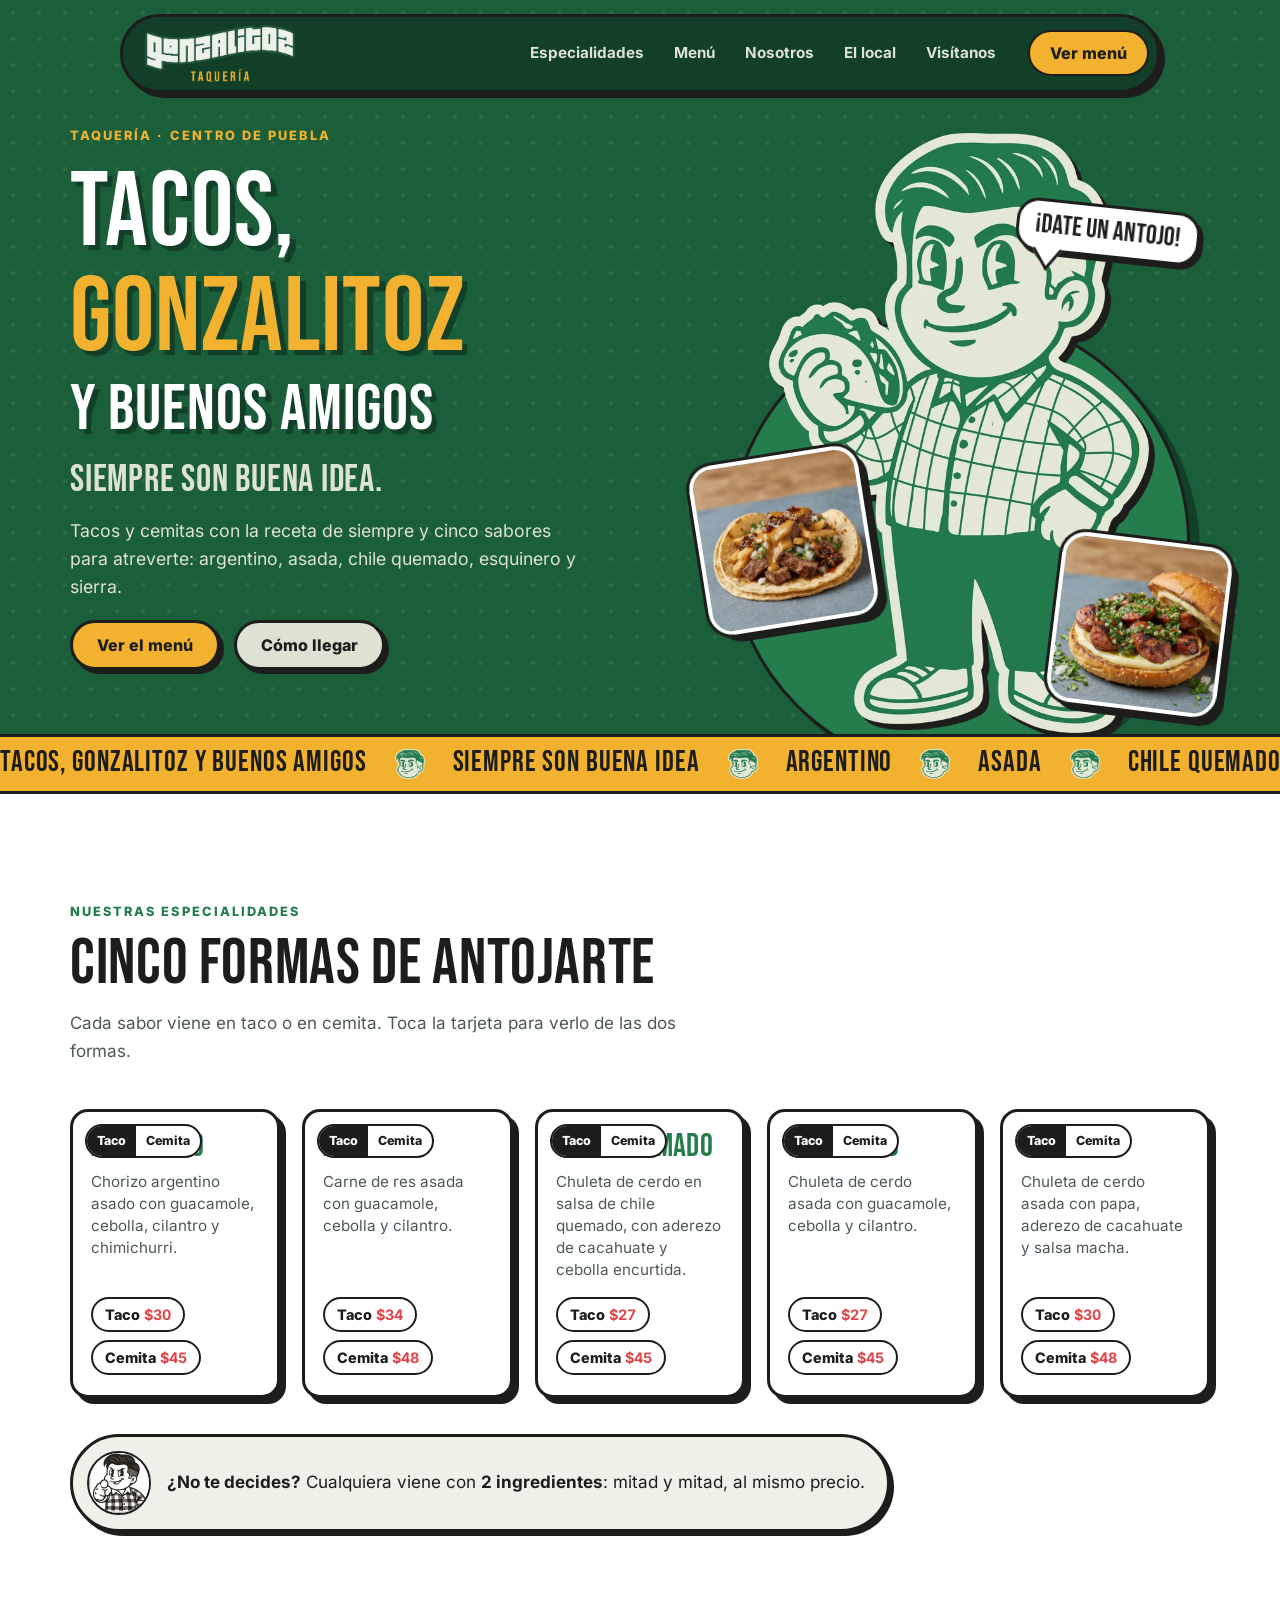
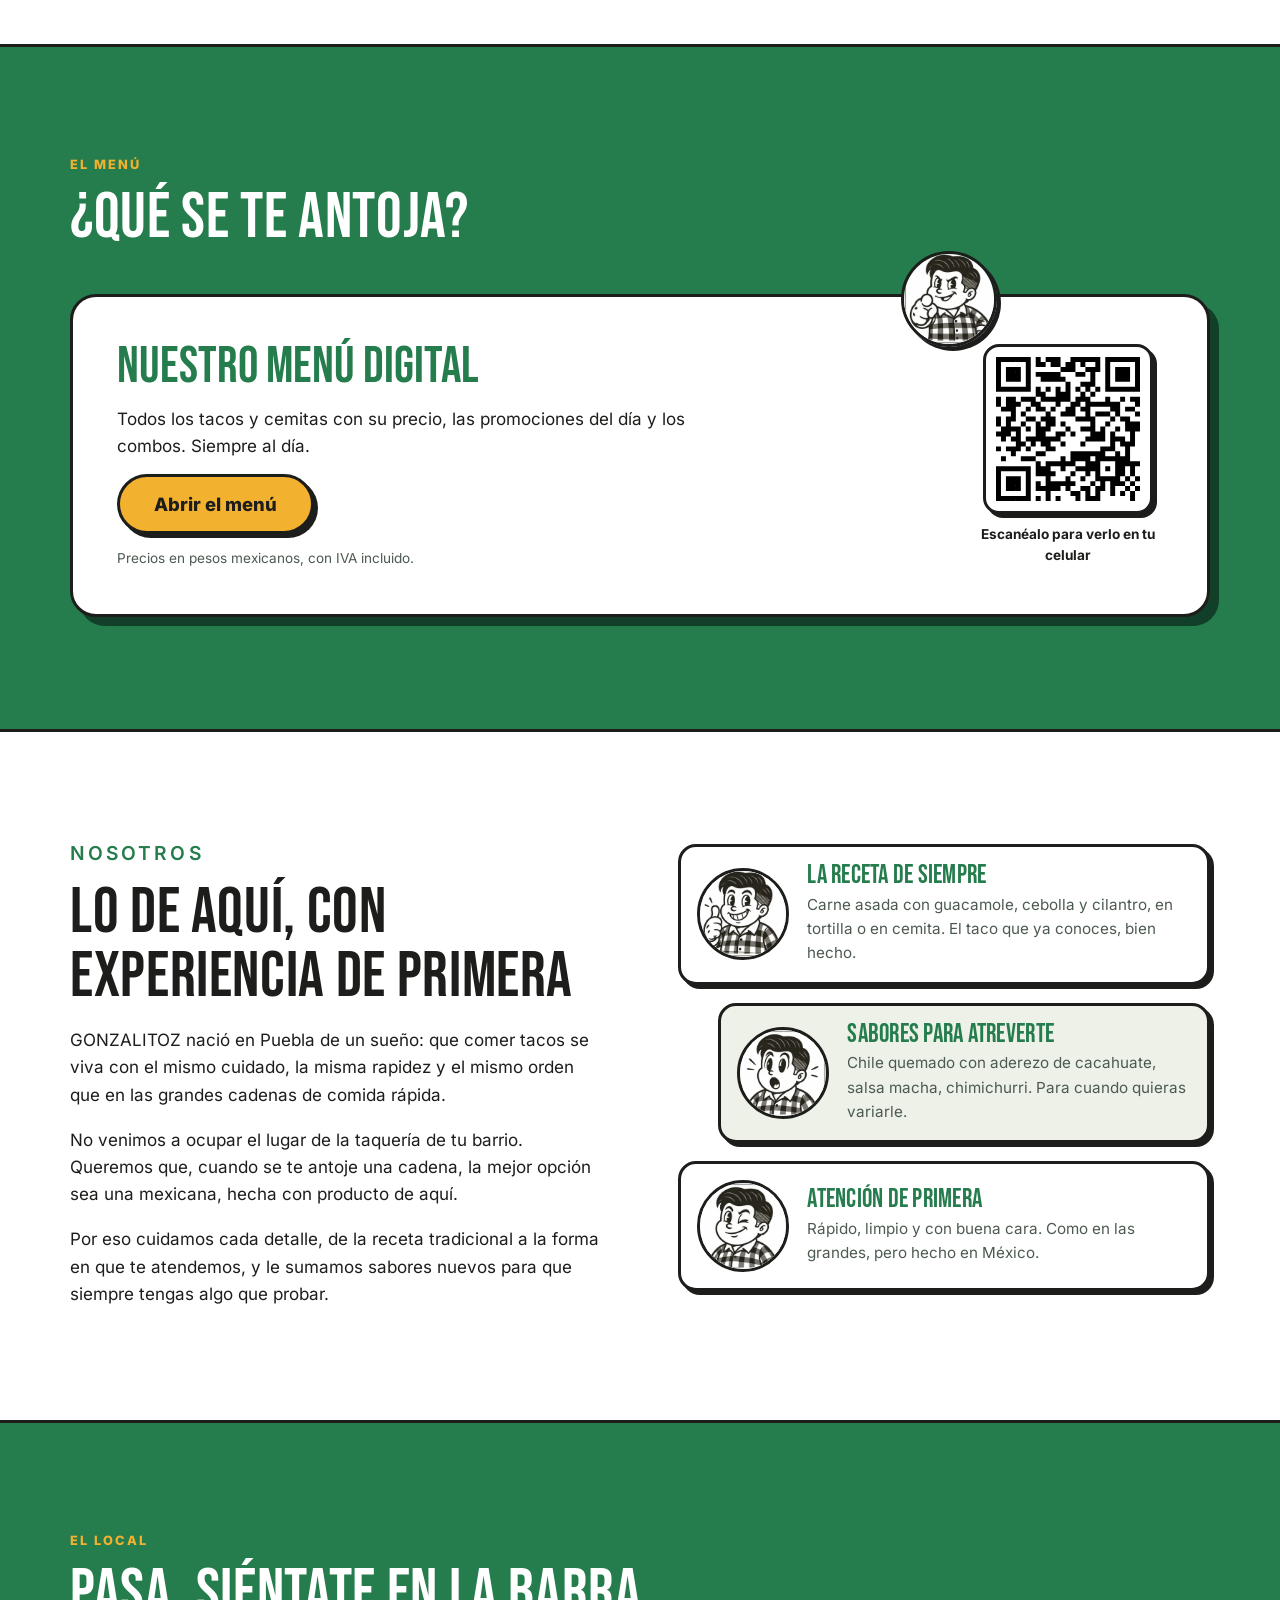
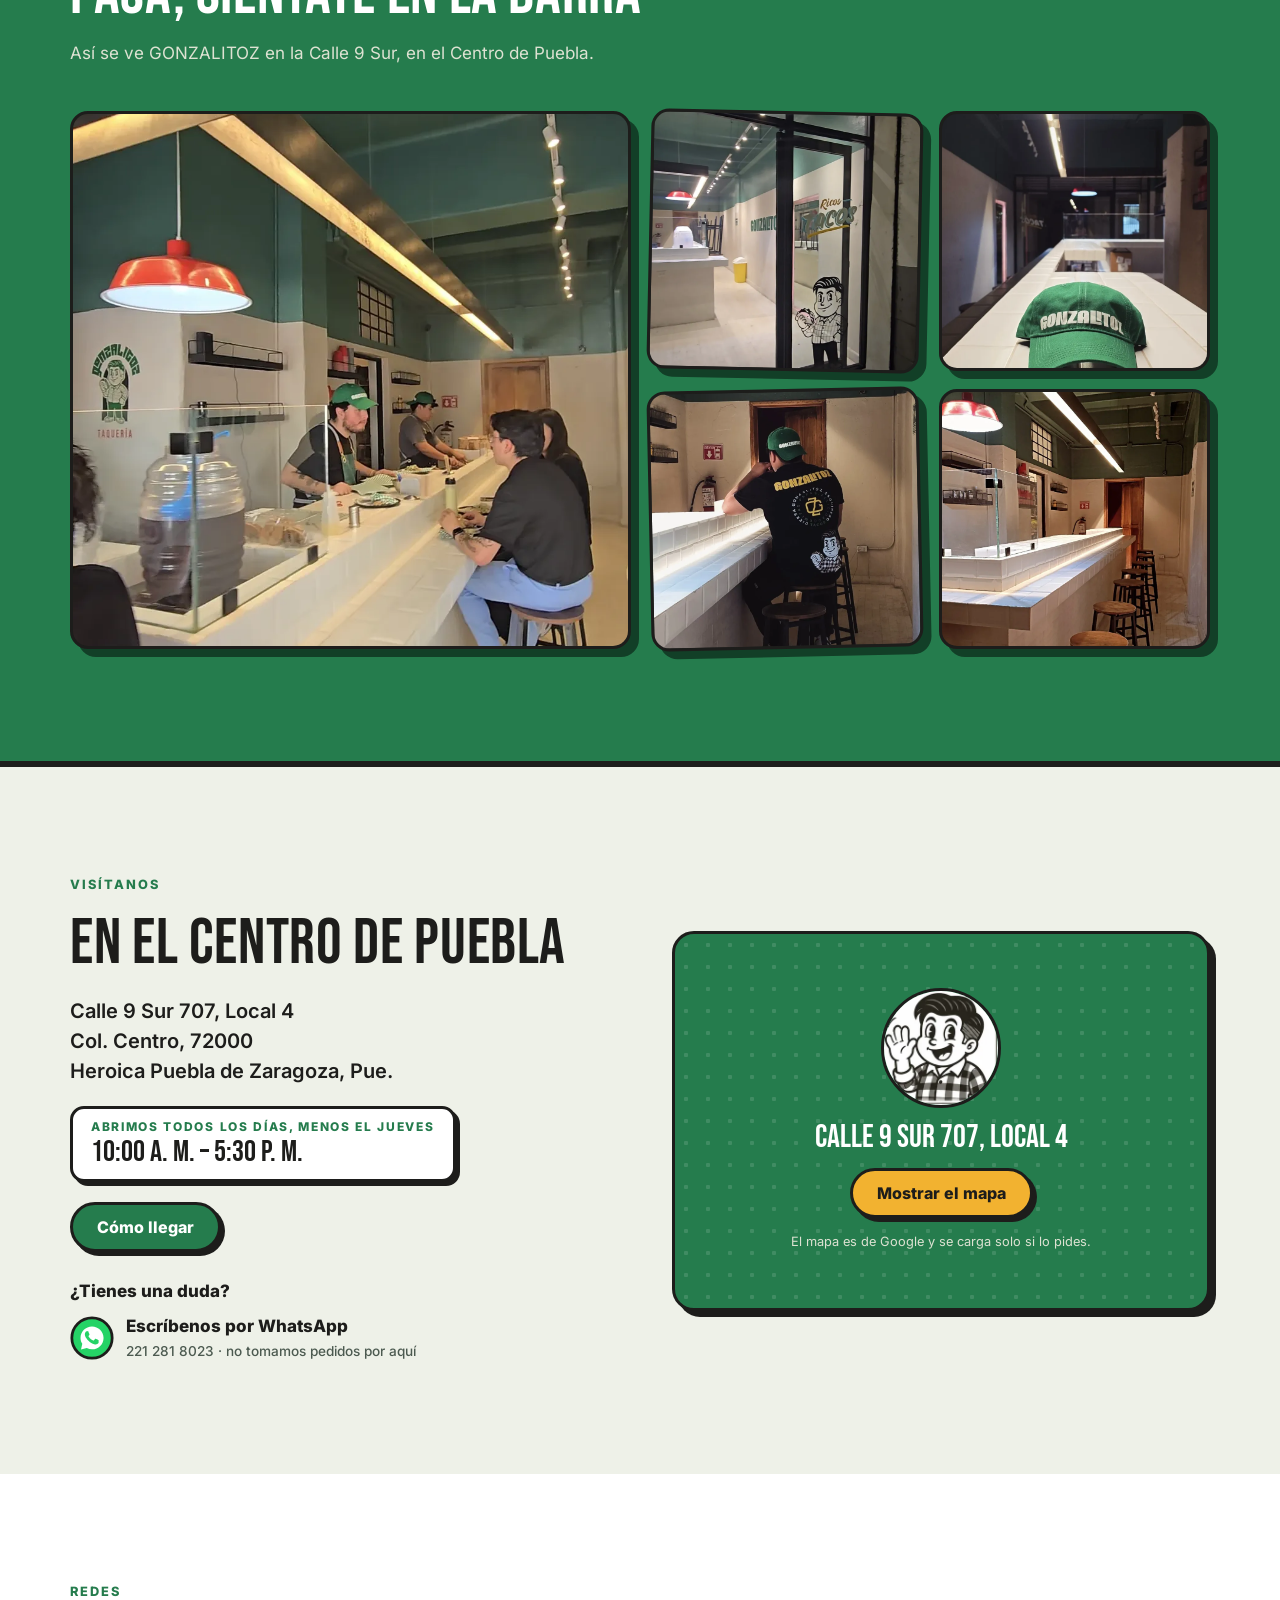
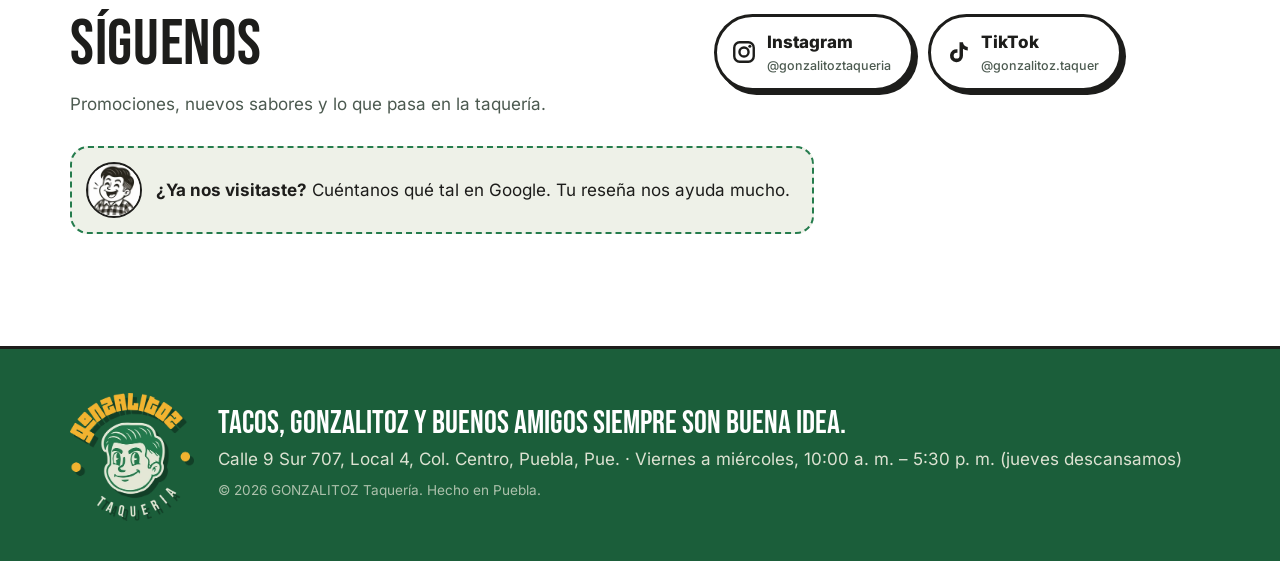
==== commit f34c108a: "Menú actualizado desde el sistema (publicación #1)" ====
--- a/index.html
+++ b/index.html
@@ -20,8 +20,8 @@
 <meta property="og:locale" content="es_MX">
 <meta name="twitter:card" content="summary_large_image">
 <link rel="preload" href="fuentes/bebas-neue.woff2" as="font" type="font/woff2" crossorigin>
-<link rel="stylesheet" href="css/sitio.css?v=a0d848a5">
-<script type="application/ld+json">{"@context": "https://schema.org", "@type": "Restaurant", "name": "GONZALITOZ Taquería", "url": "https://gonzalitoz.online/", "image": "https://gonzalitoz.online/img/compartir.jpg", "logo": "https://gonzalitoz.online/img/insignia.webp", "slogan": "Tacos, GONZALITOZ y buenos amigos siempre son buena idea.", "telephone": "+52 221 281 8023", "priceRange": "$", "openingHoursSpecification": [{"@type": "OpeningHoursSpecification", "opens": "10:00", "closes": "17:30", "dayOfWeek": ["Monday", "Tuesday", "Wednesday", "Friday", "Saturday", "Sunday"]}], "servesCuisine": ["Mexicana", "Tacos", "Cemitas"], "hasMap": "https://maps.app.goo.gl/9LSrEYEsU7V94Uzn7", "sameAs": ["https://www.instagram.com/gonzalitoztaqueria/", "https://www.tiktok.com/@gonzalitoz.taquer"], "address": {"@type": "PostalAddress", "streetAddress": "Calle 9 Sur 707, Local 4", "addressLocality": "Heroica Puebla de Zaragoza", "addressRegion": "Puebla", "postalCode": "72000", "addressCountry": "MX"}, "hasMenu": {"@type": "Menu", "hasMenuSection": [{"@type": "MenuSection", "name": "Tacos", "hasMenuItem": [{"@type": "MenuItem", "name": "Taco Argentino", "description": "Chorizo argentino asado con guacamole, cebolla, cilantro y chimichurri.", "offers": {"@type": "Offer", "price": "30.00", "priceCurrency": "MXN"}}, {"@type": "MenuItem", "name": "Taco Asada", "description": "Carne de res asada con guacamole, cebolla y cilantro.", "offers": {"@type": "Offer", "price": "34.00", "priceCurrency": "MXN"}}, {"@type": "MenuItem", "name": "Taco Chile quemado", "description": "Chuleta de cerdo en salsa de chile quemado, con aderezo de cacahuate y cebolla encurtida.", "offers": {"@type": "Offer", "price": "27.00", "priceCurrency": "MXN"}}, {"@type": "MenuItem", "name": "Taco Esquinero", "description": "Chuleta de cerdo asada con guacamole, cebolla y cilantro, en tortilla mediana.", "offers": {"@type": "Offer", "price": "27.00", "priceCurrency": "MXN"}}, {"@type": "MenuItem", "name": "Taco Sierra", "description": "Chuleta de cerdo asada con papa, aderezo de cacahuate y salsa macha.", "offers": {"@type": "Offer", "price": "30.00", "priceCurrency": "MXN"}}]}, {"@type": "MenuSection", "name": "Cemitas", "hasMenuItem": [{"@type": "MenuItem", "name": "Cemita Argentino", "description": "Chorizo argentino asado con mayonesa, cebolla encurtida y chimichurri.", "offers": {"@type": "Offer", "price": "45.00", "priceCurrency": "MXN"}}, {"@type": "MenuItem", "name": "Cemita Asada", "description": "Carne de res asada con guacamole, cebolla y cilantro.", "offers": {"@type": "Offer", "price": "48.00", "priceCurrency": "MXN"}}, {"@type": "MenuItem", "name": "Cemita Chile quemado", "description": "Chuleta de cerdo en salsa de chile quemado, con aderezo de cacahuate y cebolla encurtida.", "offers": {"@type": "Offer", "price": "45.00", "priceCurrency": "MXN"}}, {"@type": "MenuItem", "name": "Cemita Esquinero", "description": "Chuleta de cerdo asada con guacamole, cebolla y cilantro.", "offers": {"@type": "Offer", "price": "45.00", "priceCurrency": "MXN"}}, {"@type": "MenuItem", "name": "Cemita Sierra", "description": "Chuleta de cerdo asada con papa, aderezo de cacahuate y salsa macha.", "offers": {"@type": "Offer", "price": "48.00", "priceCurrency": "MXN"}}]}]}}</script>
+<link rel="stylesheet" href="css/sitio.css?v=d0a2fe09">
+<script type="application/ld+json">{"@context": "https://schema.org", "@type": "Restaurant", "name": "GONZALITOZ Taquería", "url": "https://gonzalitoz.online/", "image": "https://gonzalitoz.online/img/compartir.jpg", "logo": "https://gonzalitoz.online/img/insignia.webp", "slogan": "Tacos, GONZALITOZ y buenos amigos siempre son buena idea.", "telephone": "+52 221 281 8023", "priceRange": "$", "menu": "https://gonzalitoz.online/menu/", "openingHoursSpecification": [{"@type": "OpeningHoursSpecification", "opens": "10:00", "closes": "17:30", "dayOfWeek": ["Monday", "Tuesday", "Wednesday", "Friday", "Saturday", "Sunday"]}], "servesCuisine": ["Mexicana", "Tacos", "Cemitas"], "hasMap": "https://maps.app.goo.gl/9LSrEYEsU7V94Uzn7", "sameAs": ["https://www.instagram.com/gonzalitoztaqueria/", "https://www.tiktok.com/@gonzalitoz.taquer"], "address": {"@type": "PostalAddress", "streetAddress": "Calle 9 Sur 707, Local 4", "addressLocality": "Heroica Puebla de Zaragoza", "addressRegion": "Puebla", "postalCode": "72000", "addressCountry": "MX"}, "hasMenu": {"@type": "Menu", "url": "https://gonzalitoz.online/menu/", "hasMenuSection": [{"@type": "MenuSection", "name": "Tacos", "hasMenuItem": [{"@type": "MenuItem", "name": "Taco Argentino", "description": "Chorizo argentino asado con guacamole, cebolla, cilantro y chimichurri.", "offers": {"@type": "Offer", "price": "30.00", "priceCurrency": "MXN"}}, {"@type": "MenuItem", "name": "Taco Asada", "description": "Carne de res asada con guacamole, cebolla y cilantro.", "offers": {"@type": "Offer", "price": "34.00", "priceCurrency": "MXN"}}, {"@type": "MenuItem", "name": "Taco Chile quemado", "description": "Chuleta de cerdo en salsa de chile quemado, con aderezo de cacahuate y cebolla encurtida.", "offers": {"@type": "Offer", "price": "27.00", "priceCurrency": "MXN"}}, {"@type": "MenuItem", "name": "Taco Esquinero", "description": "Chuleta de cerdo asada con guacamole, cebolla y cilantro.", "offers": {"@type": "Offer", "price": "27.00", "priceCurrency": "MXN"}}, {"@type": "MenuItem", "name": "Taco Sierra", "description": "Chuleta de cerdo asada con papa, aderezo de cacahuate y salsa macha.", "offers": {"@type": "Offer", "price": "30.00", "priceCurrency": "MXN"}}]}, {"@type": "MenuSection", "name": "Cemitas", "hasMenuItem": [{"@type": "MenuItem", "name": "Cemita Argentino", "description": "Chorizo argentino asado con mayonesa, cebolla encurtida y chimichurri.", "offers": {"@type": "Offer", "price": "45.00", "priceCurrency": "MXN"}}, {"@type": "MenuItem", "name": "Cemita Asada", "description": "Carne de res asada con guacamole, cebolla y cilantro.", "offers": {"@type": "Offer", "price": "48.00", "priceCurrency": "MXN"}}, {"@type": "MenuItem", "name": "Cemita Chile quemado", "description": "Chuleta de cerdo en salsa de chile quemado, con aderezo de cacahuate y cebolla encurtida.", "offers": {"@type": "Offer", "price": "45.00", "priceCurrency": "MXN"}}, {"@type": "MenuItem", "name": "Cemita Esquinero", "description": "Chuleta de cerdo asada con guacamole, cebolla y cilantro.", "offers": {"@type": "Offer", "price": "45.00", "priceCurrency": "MXN"}}, {"@type": "MenuItem", "name": "Cemita Sierra", "description": "Chuleta de cerdo asada con papa, aderezo de cacahuate y salsa macha.", "offers": {"@type": "Offer", "price": "48.00", "priceCurrency": "MXN"}}]}]}}</script>
 </head>
 <body>
 <a class="saltar" href="#especialidades">Saltar al menú</a>
@@ -78,8 +78,7 @@
         <h2 class="h2">Cinco formas de antojarte</h2>
         <p class="sub">Cada sabor viene en taco o en cemita. Toca la tarjeta para verlo de las dos formas.</p>
       </div>
-      <div class="sabores" id="sabores"><button class="sabor" type="button" aria-pressed="false" aria-label="Argentino: ver en taco o en cemita"><span class="sabor-foto"><span class="sabor-forma" aria-hidden="true"><span class="s-taco">Taco</span><span class="s-cemita">Cemita</span></span><img class="f-taco" src="img/p/taco-argentino-600.webp" srcset="img/p/taco-argentino-600.webp 600w, img/p/taco-argentino-1000.webp 1000w" sizes="(max-width: 600px) 90vw, 260px" alt="Taco Argentino" loading="lazy" width="600" height="600"><img class="f-cemita" src="img/p/cemita-argentina-600.webp" srcset="img/p/cemita-argentina-600.webp 600w, img/p/cemita-argentina-1000.webp 1000w" sizes="(max-width: 600px) 90vw, 260px" alt="Cemita Argentino" loading="lazy" width="600" height="600"></span><span class="sabor-cuerpo"><h3>Argentino</h3><p>Chorizo argentino asado con guacamole, cebolla, cilantro y chimichurri.</p><span class="precios"><span class="precio">Taco <b>$30</b></span><span class="precio">Cemita <b>$45</b></span></span></span></button><button class="sabor" type="button" aria-pressed="false" aria-label="Asada: ver en taco o en cemita"><span class="sabor-foto"><span class="sabor-forma" aria-hidden="true"><span class="s-taco">Taco</span><span class="s-cemita">Cemita</span></span><img class="f-taco" src="img/p/taco-asada-600.webp" srcset="img/p/taco-asada-600.webp 600w, img/p/taco-asada-1000.webp 1000w" sizes="(max-width: 600px) 90vw, 260px" alt="Taco Asada" loading="lazy" width="600" height="600"><img class="f-cemita" src="img/p/cemita-asada-600.webp" srcset="img/p/cemita-asada-600.webp 600w, img/p/cemita-asada-1000.webp 1000w" sizes="(max-width: 600px) 90vw, 260px" alt="Cemita Asada" loading="lazy" width="600" height="600"></span><span class="sabor-cuerpo"><h3>Asada</h3><p>Carne de res asada con guacamole, cebolla y cilantro.</p><span class="precios"><span class="precio">Taco <b>$34</b></span><span class="precio">Cemita <b>$48</b></span></span></span></button><button class="sabor" type="button" aria-pressed="false" aria-label="Chile quemado: ver en taco o en cemita"><span class="sabor-foto"><span class="sabor-forma" aria-hidden="true"><span class="s-taco">Taco</span><span class="s-cemita">Cemita</span></span><img class="f-taco" src="img/p/taco-chile-quemado-600.webp" srcset="img/p/taco-chile-quemado-600.webp 600w, img/p/taco-chile-quemado-1000.webp 1000w" sizes="(max-width: 600px) 90vw, 260px" alt="Taco Chile quemado" loading="lazy" width="600" height="600"><img class="f-cemita" src="img/p/cemita-chile-quemado-600.webp" srcset="img/p/cemita-chile-quemado-600.webp 600w, img/p/cemita-chile-quemado-1000.webp 1000w" sizes="(max-width: 600px) 90vw, 260px" alt="Cemita Chile quemado" loading="lazy" width="600" height="600"></span><span class="sabor-cuerpo"><h3>Chile quemado</h3><p>Chuleta de cerdo en salsa de chile quemado, con aderezo de cacahuate y cebolla encurtida.</p><span class="precios"><span class="precio">Taco <b>$27</b></span><span class="precio">Cemita <b>$45</b></span></span></span></button><button class="sabor" type="button" aria-pressed="false" aria-label="Esquinero: ver en taco o en cemita"><span class="sabor-foto"><span class="sabor-forma" aria-hidden="true"><span class="s-taco">Taco</span><span class="s-cemita">Cemita</span></span><img class="f-taco" src="img/p/taco-esquinero-600.webp" srcset="img/p/taco-esquinero-600.webp 600w, img/p/taco-esquinero-1000.webp 1000w" sizes="(max-width: 600px) 90vw, 260px" alt="Taco Esquinero" loading="lazy" width="600" height="600"><img class="f-cemita" src="img/p/cemita-esquinera-600.webp" srcset="img/p/cemita-esquinera-600.webp 600w, img/p/cemita-esquinera-1000.webp 1000w" sizes="(max-width: 600px) 90vw, 260px" alt="Cemita Esquinero" loading="lazy" width="600" height="600"></span><span class="sabor-cuerpo"><h3>Esquinero</h3><p>Chuleta de cerdo asada con guacamole, cebolla y cilantro, en tortilla mediana.</p><span class="precios"><span class="precio">Taco <b>$27</b></span><span class="precio">Cemita <b>$45</b></span></span></span></button><button class="sabor" type="button" aria-pressed="false" aria-label="Sierra: ver en taco o en cemita"><span class="sabor-foto"><span class="sabor-forma" aria-hidden="true"><span class="s-taco">Taco</span><span class="s-cemita">Cemita</span></span><img class="f-taco" src="img/p/taco-sierra-600.webp" srcset="img/p/taco-sierra-600.webp 600w, img/p/taco-sierra-1000.webp 1000w" sizes="(max-width: 600px) 90vw, 260px" alt="Taco Sierra" loading="lazy" width="600" height="600"><img class="f-cemita" src="img/p/cemita-sierra-600.webp" srcset="img/p/cemita-sierra-600.webp 600w, img/p/cemita-sierra-1000.webp 1000w" sizes="(max-width: 600px) 90vw, 260px" alt="Cemita Sierra" loading="lazy" width="600" height="600"></span><span class="sabor-cuerpo"><h3>Sierra</h3><p>Chuleta de cerdo asada con papa, aderezo de cacahuate y salsa macha.</p><span class="precios"><span class="precio">Taco <b>$30</b></span><span class="precio">Cemita <b>$48</b></span></span></span></button></div>
-      <div class="sabores-pista" id="saboresPista" aria-hidden="true"><i class="on"></i><i></i><i></i><i></i><i></i></div>
+      <div class="sabores" id="sabores"><button class="sabor" type="button" aria-pressed="false" aria-label="Argentino: ver en taco o en cemita"><span class="sabor-foto"><span class="sabor-forma" aria-hidden="true"><span class="s-taco">Taco</span><span class="s-cemita">Cemita</span></span><img class="f-taco" src="img/p/taco-argentino-600.webp" srcset="img/p/taco-argentino-600.webp 600w, img/p/taco-argentino-1000.webp 1000w" sizes="(max-width: 600px) 46vw, 260px" alt="Taco Argentino" loading="lazy" width="600" height="600"><img class="f-cemita" src="img/p/cemita-argentina-600.webp" srcset="img/p/cemita-argentina-600.webp 600w, img/p/cemita-argentina-1000.webp 1000w" sizes="(max-width: 600px) 46vw, 260px" alt="Cemita Argentino" loading="lazy" width="600" height="600"></span><span class="sabor-cuerpo"><h3>Argentino</h3><p>Chorizo argentino asado con guacamole, cebolla, cilantro y chimichurri.</p><span class="precios"><span class="precio">Taco <b>$30</b></span><span class="precio">Cemita <b>$45</b></span></span></span></button><button class="sabor" type="button" aria-pressed="false" aria-label="Asada: ver en taco o en cemita"><span class="sabor-foto"><span class="sabor-forma" aria-hidden="true"><span class="s-taco">Taco</span><span class="s-cemita">Cemita</span></span><img class="f-taco" src="img/p/taco-asada-600.webp" srcset="img/p/taco-asada-600.webp 600w, img/p/taco-asada-1000.webp 1000w" sizes="(max-width: 600px) 46vw, 260px" alt="Taco Asada" loading="lazy" width="600" height="600"><img class="f-cemita" src="img/p/cemita-asada-600.webp" srcset="img/p/cemita-asada-600.webp 600w, img/p/cemita-asada-1000.webp 1000w" sizes="(max-width: 600px) 46vw, 260px" alt="Cemita Asada" loading="lazy" width="600" height="600"></span><span class="sabor-cuerpo"><h3>Asada</h3><p>Carne de res asada con guacamole, cebolla y cilantro.</p><span class="precios"><span class="precio">Taco <b>$34</b></span><span class="precio">Cemita <b>$48</b></span></span></span></button><button class="sabor sabor-movil" type="button" aria-pressed="false" aria-label="Chile quemado: ver en taco o en cemita"><span class="sabor-foto"><span class="sabor-forma" aria-hidden="true"><span class="s-taco">Taco</span><span class="s-cemita">Cemita</span></span><img class="f-taco" src="img/p/taco-chile-quemado-600.webp" srcset="img/p/taco-chile-quemado-600.webp 600w, img/p/taco-chile-quemado-1000.webp 1000w" sizes="(max-width: 600px) 46vw, 260px" alt="Taco Chile quemado" loading="lazy" width="600" height="600"><img class="f-cemita" src="img/p/cemita-chile-quemado-600.webp" srcset="img/p/cemita-chile-quemado-600.webp 600w, img/p/cemita-chile-quemado-1000.webp 1000w" sizes="(max-width: 600px) 46vw, 260px" alt="Cemita Chile quemado" loading="lazy" width="600" height="600"></span><span class="sabor-cuerpo"><h3>Chile quemado</h3><p>Chuleta de cerdo en salsa de chile quemado, con aderezo de cacahuate y cebolla encurtida.</p><span class="precios"><span class="precio">Taco <b>$27</b></span><span class="precio">Cemita <b>$45</b></span></span></span></button><button class="sabor sabor-movil" type="button" aria-pressed="false" aria-label="Esquinero: ver en taco o en cemita"><span class="sabor-foto"><span class="sabor-forma" aria-hidden="true"><span class="s-taco">Taco</span><span class="s-cemita">Cemita</span></span><img class="f-taco" src="img/p/taco-esquinero-600.webp" srcset="img/p/taco-esquinero-600.webp 600w, img/p/taco-esquinero-1000.webp 1000w" sizes="(max-width: 600px) 46vw, 260px" alt="Taco Esquinero" loading="lazy" width="600" height="600"><img class="f-cemita" src="img/p/cemita-esquinera-600.webp" srcset="img/p/cemita-esquinera-600.webp 600w, img/p/cemita-esquinera-1000.webp 1000w" sizes="(max-width: 600px) 46vw, 260px" alt="Cemita Esquinero" loading="lazy" width="600" height="600"></span><span class="sabor-cuerpo"><h3>Esquinero</h3><p>Chuleta de cerdo asada con guacamole, cebolla y cilantro.</p><span class="precios"><span class="precio">Taco <b>$27</b></span><span class="precio">Cemita <b>$45</b></span></span></span></button><button class="sabor" type="button" aria-pressed="false" aria-label="Sierra: ver en taco o en cemita"><span class="sabor-foto"><span class="sabor-forma" aria-hidden="true"><span class="s-taco">Taco</span><span class="s-cemita">Cemita</span></span><img class="f-taco" src="img/p/taco-sierra-600.webp" srcset="img/p/taco-sierra-600.webp 600w, img/p/taco-sierra-1000.webp 1000w" sizes="(max-width: 600px) 46vw, 260px" alt="Taco Sierra" loading="lazy" width="600" height="600"><img class="f-cemita" src="img/p/cemita-sierra-600.webp" srcset="img/p/cemita-sierra-600.webp 600w, img/p/cemita-sierra-1000.webp 1000w" sizes="(max-width: 600px) 46vw, 260px" alt="Cemita Sierra" loading="lazy" width="600" height="600"></span><span class="sabor-cuerpo"><h3>Sierra</h3><p>Chuleta de cerdo asada con papa, aderezo de cacahuate y salsa macha.</p><span class="precios"><span class="precio">Taco <b>$30</b></span><span class="precio">Cemita <b>$48</b></span></span></span></button></div>
       <div class="mitad">
         <img src="img/exp-senala.webp" alt="" width="96" height="96">
         <p><b>¿No te decides?</b> Cualquiera viene con <b>2 ingredientes</b>: mitad y mitad, al mismo precio.</p>
@@ -93,9 +92,22 @@
       <div class="seccion-cab seccion-cab-clara">
         <p class="eyebrow">El menú</p>
         <h2 class="h2">¿Qué se te antoja?</h2>
-        <p class="sub">Toca cada sección para ver sus platillos. Precios en pesos mexicanos, con IVA incluido.</p>
-      </div>
-      <div class="carta" id="carta"><details class="cat" open><summary><span class="cat-n">Argentino</span><span class="cat-desde">desde <b>$30</b></span><span class="cat-flecha" aria-hidden="true"></span></summary><div class="cat-platos"><article class="plato"><div class="plato-foto"><img src="img/p/taco-argentino-600.webp" alt="Taco Argentino" loading="lazy" width="600" height="600"><span class="plato-precio">$30</span></div><div class="plato-cuerpo"><h4>Taco Argentino</h4><p>Chorizo argentino asado con guacamole, cebolla, cilantro y chimichurri.</p><span class="plato-2">Con 2 ingredientes <b>$30</b></span></div></article><article class="plato"><div class="plato-foto"><img src="img/p/cemita-argentina-600.webp" alt="Cemita Argentino" loading="lazy" width="600" height="600"><span class="plato-precio">$45</span></div><div class="plato-cuerpo"><h4>Cemita Argentino</h4><p>Chorizo argentino asado con mayonesa, cebolla encurtida y chimichurri.</p><span class="plato-2">Con 2 ingredientes <b>$45</b></span></div></article></div></details><details class="cat" ><summary><span class="cat-n">Asada</span><span class="cat-desde">desde <b>$34</b></span><span class="cat-flecha" aria-hidden="true"></span></summary><div class="cat-platos"><article class="plato"><div class="plato-foto"><img src="img/p/taco-asada-600.webp" alt="Taco Asada" loading="lazy" width="600" height="600"><span class="plato-precio">$34</span></div><div class="plato-cuerpo"><h4>Taco Asada</h4><p>Carne de res asada con guacamole, cebolla y cilantro.</p><span class="plato-2">Con 2 ingredientes <b>$34</b></span></div></article><article class="plato"><div class="plato-foto"><img src="img/p/cemita-asada-600.webp" alt="Cemita Asada" loading="lazy" width="600" height="600"><span class="plato-precio">$48</span></div><div class="plato-cuerpo"><h4>Cemita Asada</h4><p>Carne de res asada con guacamole, cebolla y cilantro.</p><span class="plato-2">Con 2 ingredientes <b>$48</b></span></div></article></div></details><details class="cat" ><summary><span class="cat-n">Chile quemado</span><span class="cat-desde">desde <b>$27</b></span><span class="cat-flecha" aria-hidden="true"></span></summary><div class="cat-platos"><article class="plato"><div class="plato-foto"><img src="img/p/taco-chile-quemado-600.webp" alt="Taco Chile quemado" loading="lazy" width="600" height="600"><span class="plato-precio">$27</span></div><div class="plato-cuerpo"><h4>Taco Chile quemado</h4><p>Chuleta de cerdo en salsa de chile quemado, con aderezo de cacahuate y cebolla encurtida.</p><span class="plato-2">Con 2 ingredientes <b>$27</b></span></div></article><article class="plato"><div class="plato-foto"><img src="img/p/cemita-chile-quemado-600.webp" alt="Cemita Chile quemado" loading="lazy" width="600" height="600"><span class="plato-precio">$45</span></div><div class="plato-cuerpo"><h4>Cemita Chile quemado</h4><p>Chuleta de cerdo en salsa de chile quemado, con aderezo de cacahuate y cebolla encurtida.</p><span class="plato-2">Con 2 ingredientes <b>$45</b></span></div></article></div></details><details class="cat" ><summary><span class="cat-n">Esquinero</span><span class="cat-desde">desde <b>$27</b></span><span class="cat-flecha" aria-hidden="true"></span></summary><div class="cat-platos"><article class="plato"><div class="plato-foto"><img src="img/p/taco-esquinero-600.webp" alt="Taco Esquinero" loading="lazy" width="600" height="600"><span class="plato-precio">$27</span></div><div class="plato-cuerpo"><h4>Taco Esquinero</h4><p>Chuleta de cerdo asada con guacamole, cebolla y cilantro.</p><span class="plato-2">Con 2 ingredientes <b>$27</b></span></div></article><article class="plato"><div class="plato-foto"><img src="img/p/cemita-esquinera-600.webp" alt="Cemita Esquinero" loading="lazy" width="600" height="600"><span class="plato-precio">$45</span></div><div class="plato-cuerpo"><h4>Cemita Esquinero</h4><p>Chuleta de cerdo asada con guacamole, cebolla y cilantro.</p><span class="plato-2">Con 2 ingredientes <b>$45</b></span></div></article></div></details><details class="cat" ><summary><span class="cat-n">Sierra</span><span class="cat-desde">desde <b>$30</b></span><span class="cat-flecha" aria-hidden="true"></span></summary><div class="cat-platos"><article class="plato"><div class="plato-foto"><img src="img/p/taco-sierra-600.webp" alt="Taco Sierra" loading="lazy" width="600" height="600"><span class="plato-precio">$30</span></div><div class="plato-cuerpo"><h4>Taco Sierra</h4><p>Chuleta de cerdo asada con papa, aderezo de cacahuate y salsa macha.</p><span class="plato-2">Con 2 ingredientes <b>$30</b></span></div></article><article class="plato"><div class="plato-foto"><img src="img/p/cemita-sierra-600.webp" alt="Cemita Sierra" loading="lazy" width="600" height="600"><span class="plato-precio">$48</span></div><div class="plato-cuerpo"><h4>Cemita Sierra</h4><p>Chuleta de cerdo asada con papa, aderezo de cacahuate y salsa macha.</p><span class="plato-2">Con 2 ingredientes <b>$48</b></span></div></article></div></details><details class="cat" ><summary><span class="cat-n">Para acompañar</span><span class="cat-desde">desde <b>$25</b></span><span class="cat-flecha" aria-hidden="true"></span></summary><div class="cat-platos"><article class="plato"><div class="plato-foto"><img src="img/p/papas-fritas-600.webp" alt="Papas fritas" loading="lazy" width="600" height="600"><span class="plato-precio">$25</span></div><div class="plato-cuerpo"><h4>Papas fritas</h4><p>La orden, para acompañar.</p></div></article><article class="plato"><div class="plato-foto"><img src="img/p/aguas-frescas-600.webp" alt="Aguas frescas" loading="lazy" width="600" height="600"><span class="plato-precio">$35</span></div><div class="plato-cuerpo"><h4>Aguas frescas</h4><p>Pregunta por los sabores del día.</p></div></article><article class="plato"><div class="plato-foto"><img class="sin-foto" src="img/isotipo.webp" alt="" loading="lazy" width="80" height="80"><span class="plato-precio">$35</span></div><div class="plato-cuerpo"><h4>Refrescos</h4><p>Varios sabores.</p></div></article></div></details></div>
+      </div>
+      <div class="abrir-menu">
+        <div class="abrir-menu-txt">
+          <p class="abrir-menu-t">Nuestro menú digital</p>
+          <p>Todos los tacos y cemitas con su precio, las promociones del día y los combos. Siempre al día.</p>
+          <div class="acciones">
+            <a class="btn btn-dorado btn-grande" href="menu/">Abrir el menú</a>
+          </div>
+          <p class="abrir-menu-nota">Precios en pesos mexicanos, con IVA incluido.</p>
+        </div>
+        <div class="abrir-menu-qr" aria-hidden="true">
+          <div class="qr" id="qrMenu" data-url="https://gonzalitoz.online/menu/"></div>
+          <p>Escanéalo para verlo en tu celular</p>
+        </div>
+        <img class="abrir-menu-taquero" src="img/exp-senala.webp" alt="" width="150" height="150" loading="lazy">
+      </div>
     </div>
   </section>
 
@@ -188,6 +200,7 @@
   </div>
 </footer>
 
-<script src="js/sitio.js?v=a0d848a5" defer></script>
+<script src="js/qrcode.min.js" defer></script>
+<script src="js/sitio.js?v=d0a2fe09" defer></script>
 </body>
 </html>
--- a/css/sitio.css
+++ b/css/sitio.css
@@ -170,31 +170,18 @@
          border-radius: 999px; box-shadow: var(--sombra-chica); width: fit-content; max-width: 100%; }
 .mitad img { width: 64px; height: 64px; border-radius: 50%; border: 2px solid var(--negro); background: var(--blanco); flex: none; }
 
-/* menú: secciones desplegables con tarjetas de foto (como el menú digital) */
-.carta { display: flex; flex-direction: column; gap: 16px; }
-.cat { background: var(--blanco); color: var(--negro); border: var(--contorno); border-radius: 22px; box-shadow: 7px 7px 0 var(--verde-noche); overflow: hidden; }
-.cat > summary { list-style: none; cursor: pointer; display: flex; align-items: center; gap: 16px; padding: 18px 22px; }
-.cat > summary::-webkit-details-marker { display: none; }
-.cat-n { font: 400 clamp(1.9rem, 4vw, 2.6rem)/1 var(--f-titulo); color: var(--verde); }
-.cat-desde { margin-left: auto; font-weight: 700; color: var(--tinta-suave); font-size: .9rem; white-space: nowrap; }
-.cat-desde b { color: var(--rojo); font: 400 1.5rem/1 var(--f-titulo); }
-.cat-flecha { width: 40px; height: 40px; flex: none; border-radius: 50%; border: 2px solid var(--negro); background: var(--dorado); position: relative; transition: transform .3s ease; }
-.cat-flecha::before { content: ""; position: absolute; left: 50%; top: 44%; width: 10px; height: 10px; border-right: 3px solid var(--negro); border-bottom: 3px solid var(--negro); transform: translate(-50%, -50%) rotate(45deg); }
-.cat[open] .cat-flecha { transform: rotate(180deg); }
-.cat[open] > summary { border-bottom: 2px dashed var(--crema); }
-.cat-platos { display: grid; grid-template-columns: repeat(auto-fill, minmax(230px, 1fr)); gap: 18px; padding: 20px 22px 24px; }
-@media (prefers-reduced-motion: no-preference) { .cat[open] .cat-platos { animation: aparecer .4s ease both; } }
-.plato { display: flex; flex-direction: column; border: 2px solid var(--negro); border-radius: 16px; overflow: hidden; background: var(--blanco); min-width: 0; }
-.plato-foto { position: relative; aspect-ratio: 4 / 5; background: var(--crema); border-bottom: 2px solid var(--negro); display: grid; place-items: center; }
-.plato-foto img { position: absolute; inset: 0; width: 100%; height: 100%; object-fit: cover; }
-.plato-foto img.sin-foto { position: static; width: 80px; height: 80px; opacity: .8; }
-.plato-precio { position: absolute; right: 10px; bottom: 10px; background: var(--rojo); color: var(--blanco); border: 2px solid var(--negro); border-radius: 12px;
-                padding: 6px 10px 4px; font: 400 1.7rem/1 var(--f-titulo); transform: rotate(-4deg); box-shadow: 3px 3px 0 var(--negro); font-variant-numeric: tabular-nums; }
-.plato-cuerpo { display: flex; flex-direction: column; gap: 6px; padding: 12px 14px 14px; }
-.plato h4 { margin: 0; font: 400 1.5rem/1 var(--f-titulo); }
-.plato p { font-size: .88rem; line-height: 1.4; color: var(--tinta-suave); }
-.plato-2 { font-size: .82rem; font-weight: 700; margin-top: 2px; }
-.plato-2 b { color: var(--rojo); }
+/* menú: abre el menú digital (gonzalitoz.online/menu/) */
+.abrir-menu { position: relative; display: grid; grid-template-columns: 1fr auto; gap: 32px; align-items: center; background: var(--blanco); color: var(--negro);
+              border: var(--contorno); border-radius: 26px; box-shadow: 9px 9px 0 var(--verde-noche); padding: clamp(26px, 4vw, 44px); }
+.abrir-menu-txt { display: flex; flex-direction: column; gap: 14px; min-width: 0; max-width: 52ch; }
+.abrir-menu-t { font: 400 clamp(2.2rem, 5vw, 3.2rem)/1 var(--f-titulo); color: var(--verde); }
+.abrir-menu-nota { font-size: .85rem; color: var(--tinta-suave); }
+.btn-grande { min-height: 60px; padding: 14px 34px; font-size: 1.15rem; }
+.abrir-menu-qr { display: flex; flex-direction: column; align-items: center; gap: 10px; text-align: center; font-size: .85rem; font-weight: 700; max-width: 190px; }
+.qr { width: 170px; height: 170px; padding: 10px; background: var(--blanco); border: var(--contorno); border-radius: 16px; box-shadow: var(--sombra-chica); }
+.qr svg { width: 100%; height: 100%; display: block; }
+.abrir-menu-taquero { position: absolute; right: 210px; top: -46px; width: 96px; height: 96px; border-radius: 50%; border: 3px solid var(--negro); box-shadow: var(--sombra-chica); }
+@media (prefers-reduced-motion: no-preference) { .abrir-menu-taquero { animation: menear 3.4s ease-in-out infinite; } }
 
 /* nosotros */
 .nosotros { display: grid; grid-template-columns: 1fr 1fr; gap: clamp(32px, 6vw, 80px); align-items: start; }
@@ -290,17 +277,22 @@
   .barra-nav.abierto a:nth-child(3) { animation-delay: .05s; } .barra-nav.abierto a:nth-child(4) { animation-delay: .1s; }
   .barra-nav.abierto a:nth-child(5) { animation-delay: .15s; } .barra-nav.abierto a:nth-child(6) { animation-delay: .2s; }
 }
+@media (max-width: 640px) {
+  .sabores { grid-template-columns: 1fr 1fr; gap: 14px; }
+  .sabor:not(.sabor-movil) { display: none; }
+  .sabor h3 { font-size: 1.6rem; }
+  .sabor p { font-size: .82rem; }
+  .sabor-cuerpo { padding: 12px 12px 14px; }
+  .precio { font-size: .78rem; padding: 3px 8px; }
+  .abrir-menu { grid-template-columns: 1fr; }
+  .abrir-menu-qr, .abrir-menu-taquero { display: none; }
+}
 @media (max-width: 480px) {
   .galeria { grid-auto-rows: 170px; gap: 12px; }
   .foto-grande { grid-row: span 2; }
   .barra-logo img { width: 128px; }
   .portada-arte { min-height: 360px; }
   .globo { font-size: 1.35rem; }
-  .cat-platos { grid-template-columns: 1fr 1fr; gap: 12px; padding: 14px; }
-  .cat > summary { padding: 14px 16px; gap: 10px; }
-  .plato h4 { font-size: 1.2rem; }
-  .plato p { display: none; }
-  .plato-precio { font-size: 1.35rem; }
   .mitad, .resena { border-radius: 22px; }
   .btn { width: 100%; }
   .acciones { width: 100%; }
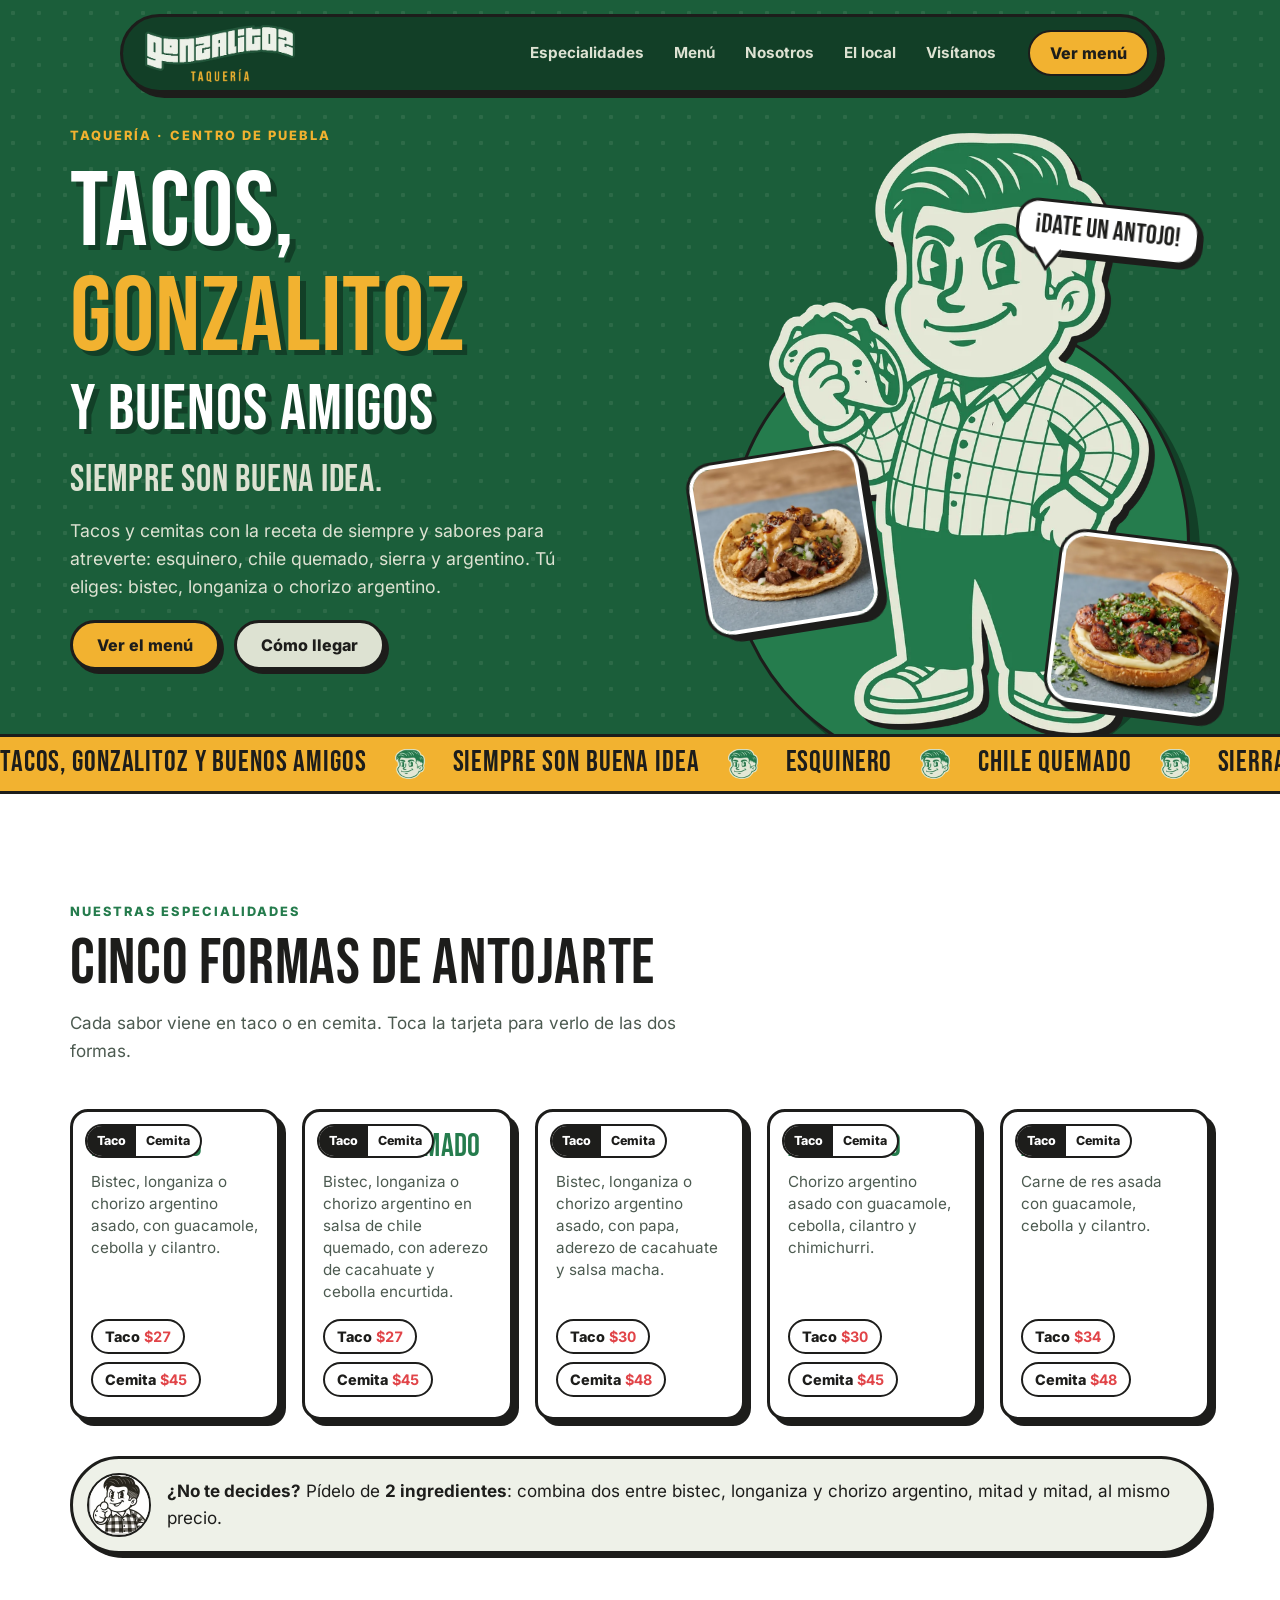
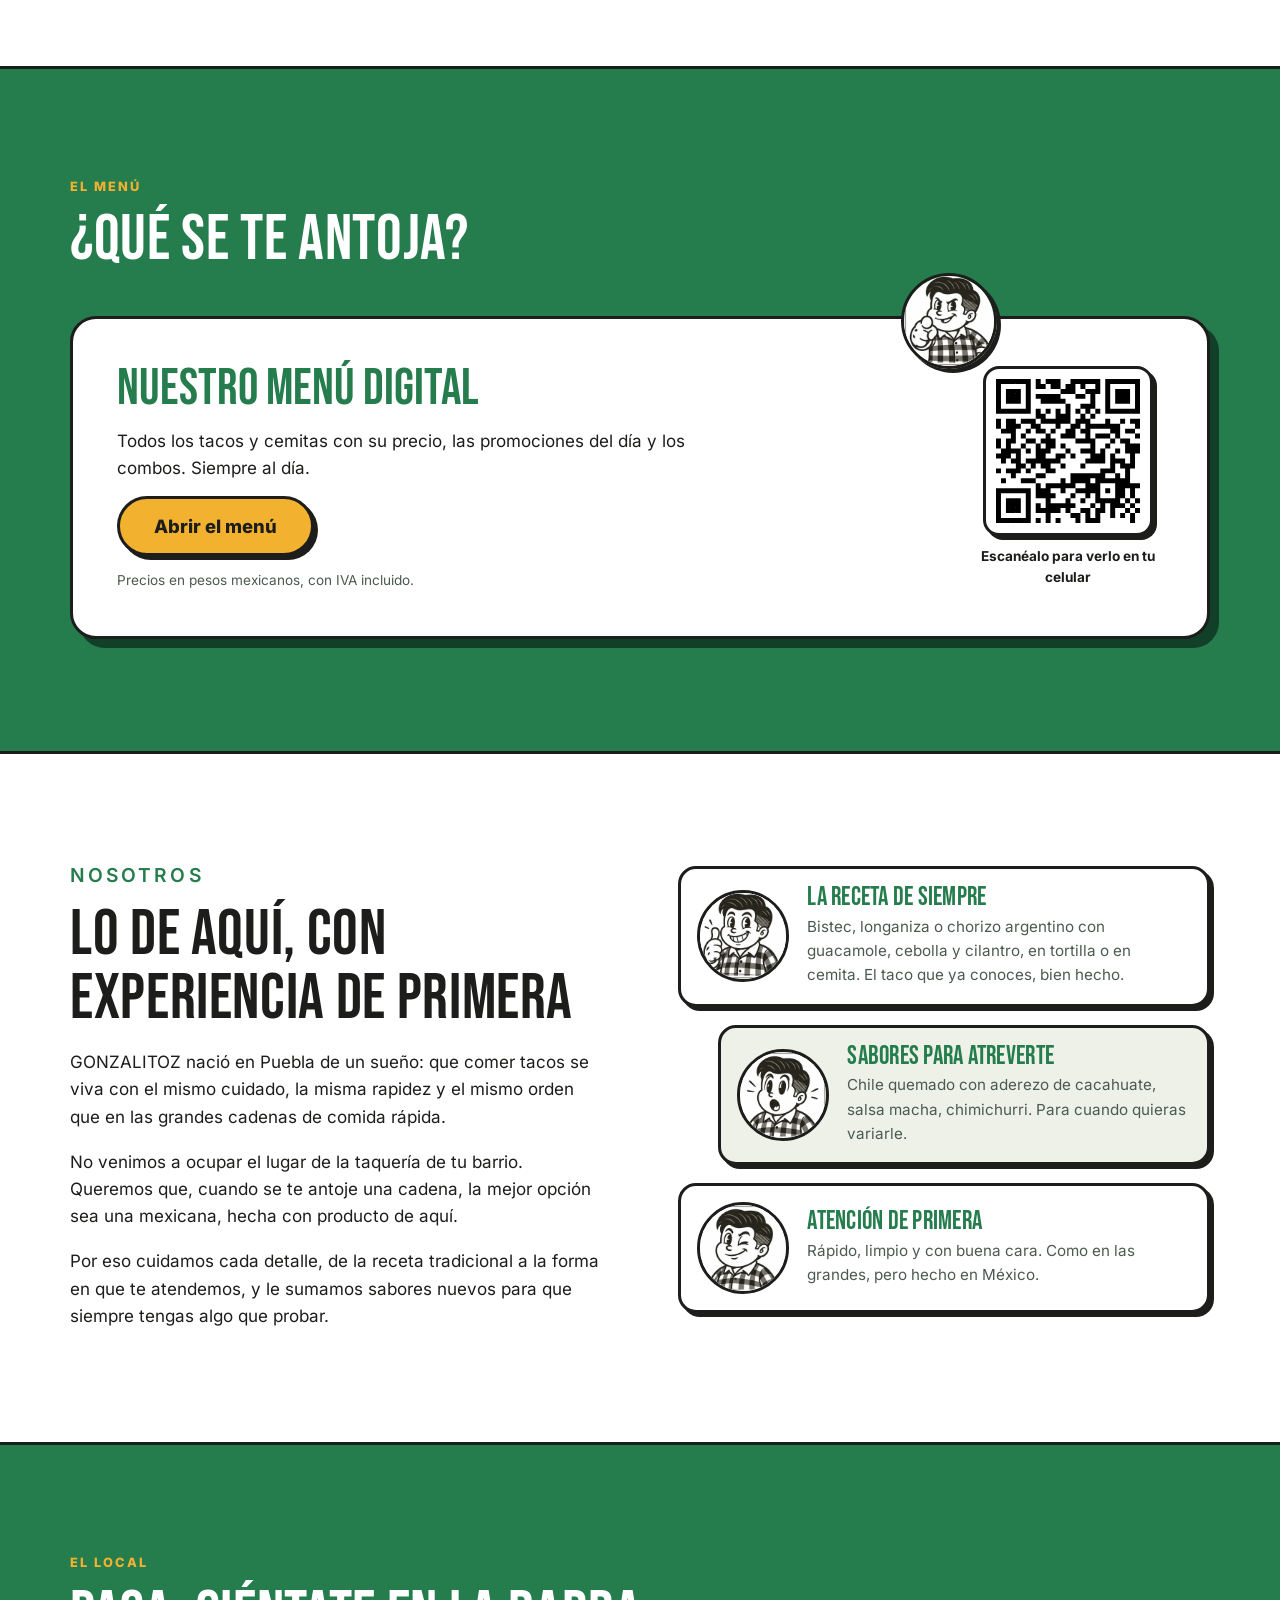
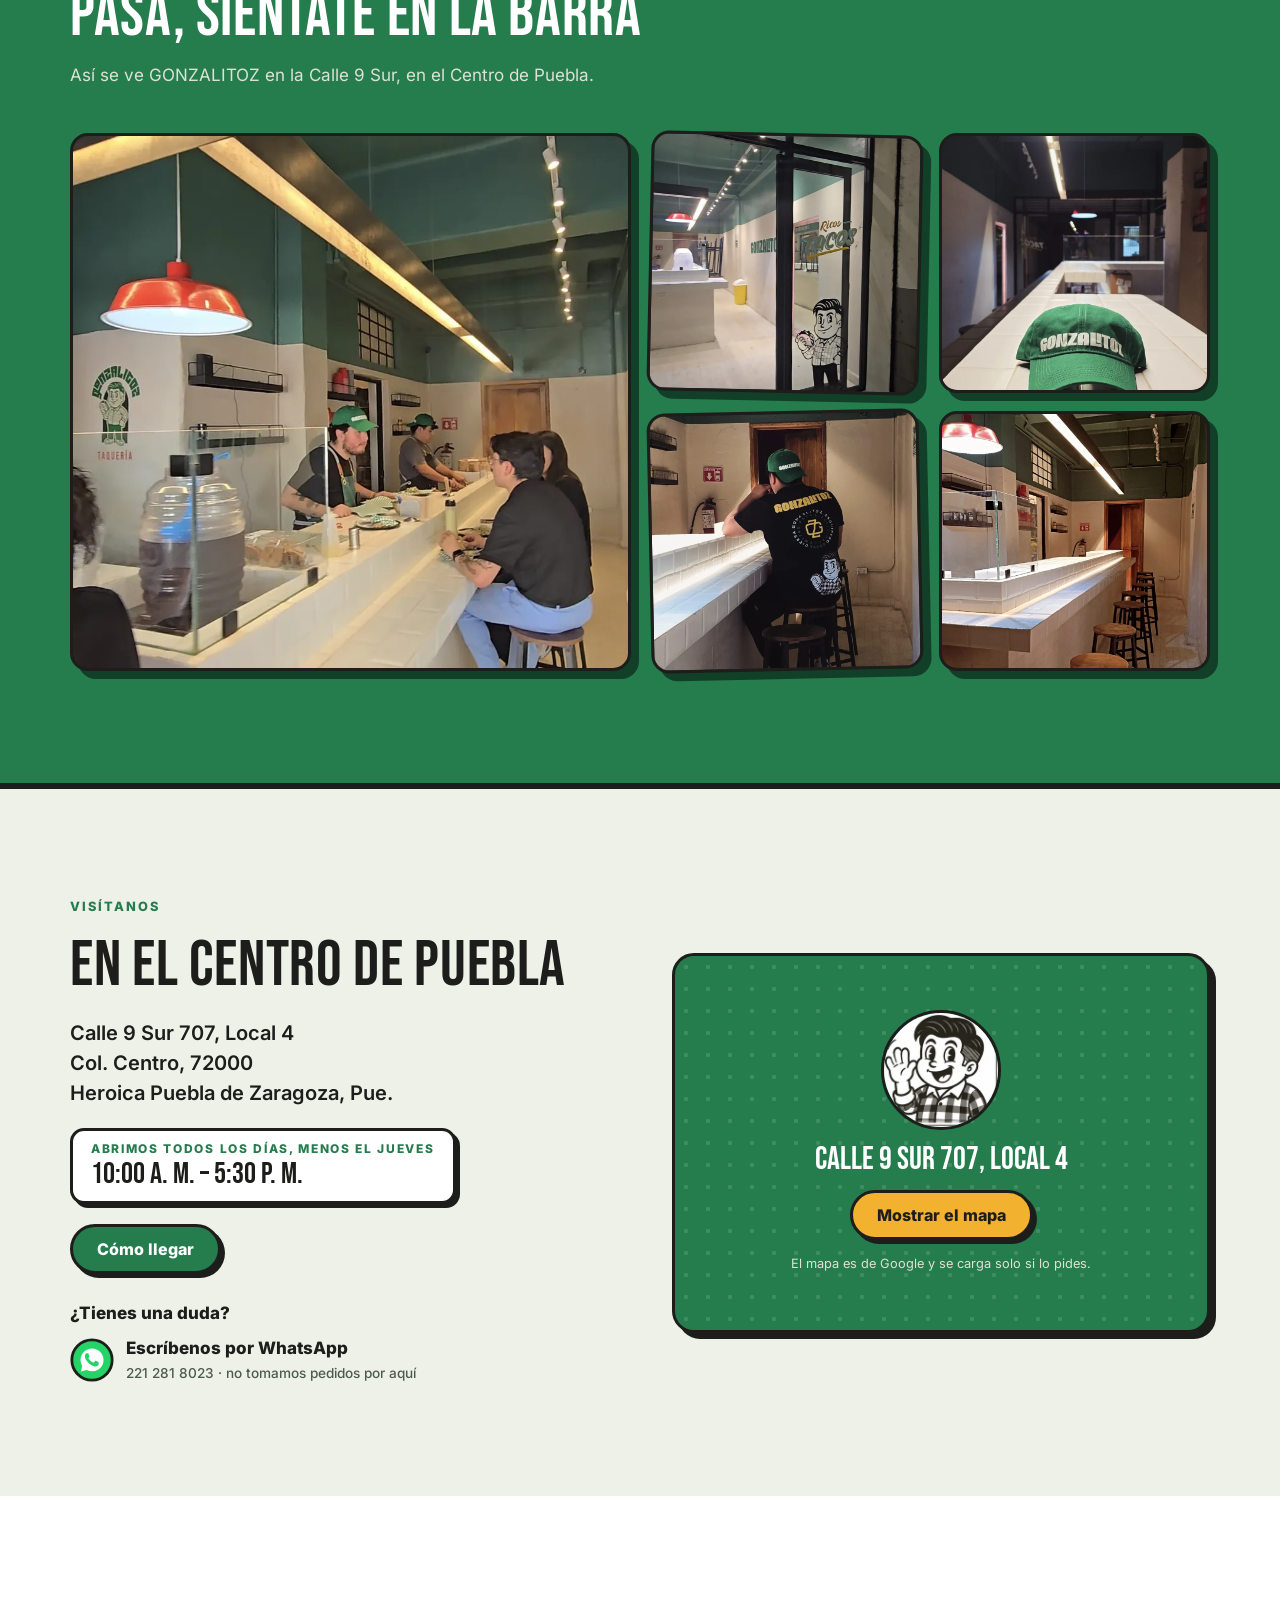
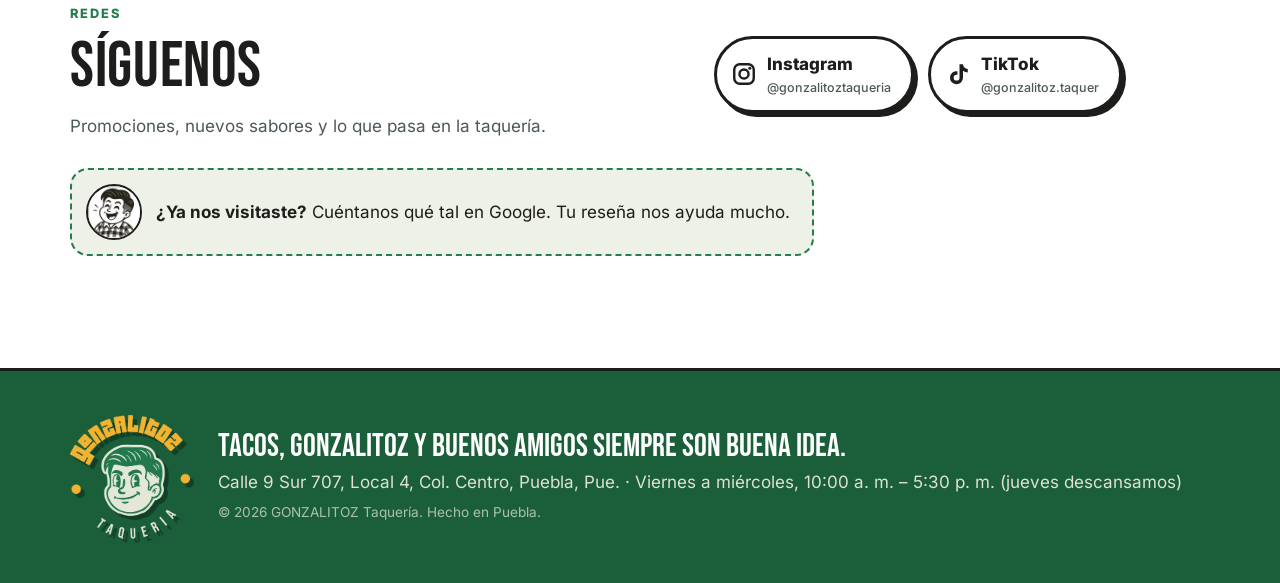
==== commit 1db14624: "Menú actualizado desde el sistema (publicación #2)" ====
--- a/index.html
+++ b/index.html
@@ -4,7 +4,7 @@
 <meta charset="utf-8">
 <meta name="viewport" content="width=device-width, initial-scale=1, viewport-fit=cover">
 <title>GONZALITOZ · Taquería en el Centro de Puebla</title>
-<meta name="description" content="Taquería GONZALITOZ en el Centro de Puebla: tacos y cemitas con la receta tradicional y sabores para atreverte. Argentino, asada, chile quemado, esquinero y sierra.">
+<meta name="description" content="Taquería GONZALITOZ en el Centro de Puebla: tacos y cemitas con la receta tradicional y sabores para atreverte. Esquinero, chile quemado, sierra y argentino, con bistec, longaniza o chorizo argentino.">
 <meta name="theme-color" content="#1B5E3A">
 <link rel="canonical" href="https://gonzalitoz.online/">
 <link rel="icon" type="image/png" href="img/favicon.png">
@@ -21,7 +21,7 @@
 <meta name="twitter:card" content="summary_large_image">
 <link rel="preload" href="fuentes/bebas-neue.woff2" as="font" type="font/woff2" crossorigin>
 <link rel="stylesheet" href="css/sitio.css?v=d0a2fe09">
-<script type="application/ld+json">{"@context": "https://schema.org", "@type": "Restaurant", "name": "GONZALITOZ Taquería", "url": "https://gonzalitoz.online/", "image": "https://gonzalitoz.online/img/compartir.jpg", "logo": "https://gonzalitoz.online/img/insignia.webp", "slogan": "Tacos, GONZALITOZ y buenos amigos siempre son buena idea.", "telephone": "+52 221 281 8023", "priceRange": "$", "menu": "https://gonzalitoz.online/menu/", "openingHoursSpecification": [{"@type": "OpeningHoursSpecification", "opens": "10:00", "closes": "17:30", "dayOfWeek": ["Monday", "Tuesday", "Wednesday", "Friday", "Saturday", "Sunday"]}], "servesCuisine": ["Mexicana", "Tacos", "Cemitas"], "hasMap": "https://maps.app.goo.gl/9LSrEYEsU7V94Uzn7", "sameAs": ["https://www.instagram.com/gonzalitoztaqueria/", "https://www.tiktok.com/@gonzalitoz.taquer"], "address": {"@type": "PostalAddress", "streetAddress": "Calle 9 Sur 707, Local 4", "addressLocality": "Heroica Puebla de Zaragoza", "addressRegion": "Puebla", "postalCode": "72000", "addressCountry": "MX"}, "hasMenu": {"@type": "Menu", "url": "https://gonzalitoz.online/menu/", "hasMenuSection": [{"@type": "MenuSection", "name": "Tacos", "hasMenuItem": [{"@type": "MenuItem", "name": "Taco Argentino", "description": "Chorizo argentino asado con guacamole, cebolla, cilantro y chimichurri.", "offers": {"@type": "Offer", "price": "30.00", "priceCurrency": "MXN"}}, {"@type": "MenuItem", "name": "Taco Asada", "description": "Carne de res asada con guacamole, cebolla y cilantro.", "offers": {"@type": "Offer", "price": "34.00", "priceCurrency": "MXN"}}, {"@type": "MenuItem", "name": "Taco Chile quemado", "description": "Chuleta de cerdo en salsa de chile quemado, con aderezo de cacahuate y cebolla encurtida.", "offers": {"@type": "Offer", "price": "27.00", "priceCurrency": "MXN"}}, {"@type": "MenuItem", "name": "Taco Esquinero", "description": "Chuleta de cerdo asada con guacamole, cebolla y cilantro.", "offers": {"@type": "Offer", "price": "27.00", "priceCurrency": "MXN"}}, {"@type": "MenuItem", "name": "Taco Sierra", "description": "Chuleta de cerdo asada con papa, aderezo de cacahuate y salsa macha.", "offers": {"@type": "Offer", "price": "30.00", "priceCurrency": "MXN"}}]}, {"@type": "MenuSection", "name": "Cemitas", "hasMenuItem": [{"@type": "MenuItem", "name": "Cemita Argentino", "description": "Chorizo argentino asado con mayonesa, cebolla encurtida y chimichurri.", "offers": {"@type": "Offer", "price": "45.00", "priceCurrency": "MXN"}}, {"@type": "MenuItem", "name": "Cemita Asada", "description": "Carne de res asada con guacamole, cebolla y cilantro.", "offers": {"@type": "Offer", "price": "48.00", "priceCurrency": "MXN"}}, {"@type": "MenuItem", "name": "Cemita Chile quemado", "description": "Chuleta de cerdo en salsa de chile quemado, con aderezo de cacahuate y cebolla encurtida.", "offers": {"@type": "Offer", "price": "45.00", "priceCurrency": "MXN"}}, {"@type": "MenuItem", "name": "Cemita Esquinero", "description": "Chuleta de cerdo asada con guacamole, cebolla y cilantro.", "offers": {"@type": "Offer", "price": "45.00", "priceCurrency": "MXN"}}, {"@type": "MenuItem", "name": "Cemita Sierra", "description": "Chuleta de cerdo asada con papa, aderezo de cacahuate y salsa macha.", "offers": {"@type": "Offer", "price": "48.00", "priceCurrency": "MXN"}}]}]}}</script>
+<script type="application/ld+json">{"@context": "https://schema.org", "@type": "Restaurant", "name": "GONZALITOZ Taquería", "url": "https://gonzalitoz.online/", "image": "https://gonzalitoz.online/img/compartir.jpg", "logo": "https://gonzalitoz.online/img/insignia.webp", "slogan": "Tacos, GONZALITOZ y buenos amigos siempre son buena idea.", "telephone": "+52 221 281 8023", "priceRange": "$", "menu": "https://gonzalitoz.online/menu/", "openingHoursSpecification": [{"@type": "OpeningHoursSpecification", "opens": "10:00", "closes": "17:30", "dayOfWeek": ["Monday", "Tuesday", "Wednesday", "Friday", "Saturday", "Sunday"]}], "servesCuisine": ["Mexicana", "Tacos", "Cemitas"], "hasMap": "https://maps.app.goo.gl/9LSrEYEsU7V94Uzn7", "sameAs": ["https://www.instagram.com/gonzalitoztaqueria/", "https://www.tiktok.com/@gonzalitoz.taquer"], "address": {"@type": "PostalAddress", "streetAddress": "Calle 9 Sur 707, Local 4", "addressLocality": "Heroica Puebla de Zaragoza", "addressRegion": "Puebla", "postalCode": "72000", "addressCountry": "MX"}, "hasMenu": {"@type": "Menu", "url": "https://gonzalitoz.online/menu/", "hasMenuSection": [{"@type": "MenuSection", "name": "Tacos", "hasMenuItem": [{"@type": "MenuItem", "name": "Taco Esquinero", "description": "Bistec, longaniza o chorizo argentino asado, con guacamole, cebolla y cilantro.", "offers": {"@type": "Offer", "price": "27.00", "priceCurrency": "MXN"}}, {"@type": "MenuItem", "name": "Taco Chile quemado", "description": "Bistec, longaniza o chorizo argentino en salsa de chile quemado, con aderezo de cacahuate y cebolla encurtida.", "offers": {"@type": "Offer", "price": "27.00", "priceCurrency": "MXN"}}, {"@type": "MenuItem", "name": "Taco Sierra", "description": "Bistec, longaniza o chorizo argentino asado, con papa, aderezo de cacahuate y salsa macha.", "offers": {"@type": "Offer", "price": "30.00", "priceCurrency": "MXN"}}, {"@type": "MenuItem", "name": "Taco Argentino", "description": "Chorizo argentino asado con guacamole, cebolla, cilantro y chimichurri.", "offers": {"@type": "Offer", "price": "30.00", "priceCurrency": "MXN"}}, {"@type": "MenuItem", "name": "Taco Asada", "description": "Carne de res asada con guacamole, cebolla y cilantro.", "offers": {"@type": "Offer", "price": "34.00", "priceCurrency": "MXN"}}]}, {"@type": "MenuSection", "name": "Cemitas", "hasMenuItem": [{"@type": "MenuItem", "name": "Cemita Esquinero", "description": "Bistec, longaniza o chorizo argentino asado, con guacamole, cebolla y cilantro.", "offers": {"@type": "Offer", "price": "45.00", "priceCurrency": "MXN"}}, {"@type": "MenuItem", "name": "Cemita Chile quemado", "description": "Bistec, longaniza o chorizo argentino en salsa de chile quemado, con aderezo de cacahuate y cebolla encurtida.", "offers": {"@type": "Offer", "price": "45.00", "priceCurrency": "MXN"}}, {"@type": "MenuItem", "name": "Cemita Sierra", "description": "Bistec, longaniza o chorizo argentino asado, con papa, aderezo de cacahuate y salsa macha.", "offers": {"@type": "Offer", "price": "48.00", "priceCurrency": "MXN"}}, {"@type": "MenuItem", "name": "Cemita Argentino", "description": "Chorizo argentino asado con mayonesa, cebolla encurtida y chimichurri.", "offers": {"@type": "Offer", "price": "45.00", "priceCurrency": "MXN"}}, {"@type": "MenuItem", "name": "Cemita Asada", "description": "Carne de res asada con guacamole, cebolla y cilantro.", "offers": {"@type": "Offer", "price": "48.00", "priceCurrency": "MXN"}}]}]}}</script>
 </head>
 <body>
 <a class="saltar" href="#especialidades">Saltar al menú</a>
@@ -50,7 +50,7 @@
         <p class="eyebrow">Taquería · Centro de Puebla</p>
         <h1 class="titular"><span class="linea">Tacos,</span> <span class="linea linea-dorada">GONZALITOZ</span> <span class="linea linea-chica">y buenos amigos</span></h1>
         <p class="lema">Siempre son buena idea.</p>
-        <p class="intro">Tacos y cemitas con la receta de siempre y cinco sabores para atreverte: argentino, asada, chile quemado, esquinero y sierra.</p>
+        <p class="intro">Tacos y cemitas con la receta de siempre y sabores para atreverte: esquinero, chile quemado, sierra y argentino. Tú eliges: bistec, longaniza o chorizo argentino.</p>
         <div class="acciones">
           <a class="btn btn-dorado" href="#menu">Ver el menú</a>
           <a class="btn btn-claro" href="https://maps.app.goo.gl/9LSrEYEsU7V94Uzn7" target="_blank" rel="noopener">Cómo llegar</a>
@@ -67,7 +67,7 @@
   </section>
 
   <div class="cinta" aria-hidden="true">
-    <div class="cinta-pista"><span>Tacos, GONZALITOZ y buenos amigos<img src="img/isotipo.webp" alt="" width="30" height="30"></span><span>Siempre son buena idea<img src="img/isotipo.webp" alt="" width="30" height="30"></span><span>Argentino<img src="img/isotipo.webp" alt="" width="30" height="30"></span><span>Asada<img src="img/isotipo.webp" alt="" width="30" height="30"></span><span>Chile quemado<img src="img/isotipo.webp" alt="" width="30" height="30"></span><span>Esquinero<img src="img/isotipo.webp" alt="" width="30" height="30"></span><span>Sierra<img src="img/isotipo.webp" alt="" width="30" height="30"></span><span>Tacos, GONZALITOZ y buenos amigos<img src="img/isotipo.webp" alt="" width="30" height="30"></span><span>Siempre son buena idea<img src="img/isotipo.webp" alt="" width="30" height="30"></span><span>Argentino<img src="img/isotipo.webp" alt="" width="30" height="30"></span><span>Asada<img src="img/isotipo.webp" alt="" width="30" height="30"></span><span>Chile quemado<img src="img/isotipo.webp" alt="" width="30" height="30"></span><span>Esquinero<img src="img/isotipo.webp" alt="" width="30" height="30"></span><span>Sierra<img src="img/isotipo.webp" alt="" width="30" height="30"></span></div>
+    <div class="cinta-pista"><span>Tacos, GONZALITOZ y buenos amigos<img src="img/isotipo.webp" alt="" width="30" height="30"></span><span>Siempre son buena idea<img src="img/isotipo.webp" alt="" width="30" height="30"></span><span>Esquinero<img src="img/isotipo.webp" alt="" width="30" height="30"></span><span>Chile quemado<img src="img/isotipo.webp" alt="" width="30" height="30"></span><span>Sierra<img src="img/isotipo.webp" alt="" width="30" height="30"></span><span>Argentino<img src="img/isotipo.webp" alt="" width="30" height="30"></span><span>Asada<img src="img/isotipo.webp" alt="" width="30" height="30"></span><span>Tacos, GONZALITOZ y buenos amigos<img src="img/isotipo.webp" alt="" width="30" height="30"></span><span>Siempre son buena idea<img src="img/isotipo.webp" alt="" width="30" height="30"></span><span>Esquinero<img src="img/isotipo.webp" alt="" width="30" height="30"></span><span>Chile quemado<img src="img/isotipo.webp" alt="" width="30" height="30"></span><span>Sierra<img src="img/isotipo.webp" alt="" width="30" height="30"></span><span>Argentino<img src="img/isotipo.webp" alt="" width="30" height="30"></span><span>Asada<img src="img/isotipo.webp" alt="" width="30" height="30"></span></div>
   </div>
 
   <!-- ESPECIALIDADES -->
@@ -78,10 +78,10 @@
         <h2 class="h2">Cinco formas de antojarte</h2>
         <p class="sub">Cada sabor viene en taco o en cemita. Toca la tarjeta para verlo de las dos formas.</p>
       </div>
-      <div class="sabores" id="sabores"><button class="sabor" type="button" aria-pressed="false" aria-label="Argentino: ver en taco o en cemita"><span class="sabor-foto"><span class="sabor-forma" aria-hidden="true"><span class="s-taco">Taco</span><span class="s-cemita">Cemita</span></span><img class="f-taco" src="img/p/taco-argentino-600.webp" srcset="img/p/taco-argentino-600.webp 600w, img/p/taco-argentino-1000.webp 1000w" sizes="(max-width: 600px) 46vw, 260px" alt="Taco Argentino" loading="lazy" width="600" height="600"><img class="f-cemita" src="img/p/cemita-argentina-600.webp" srcset="img/p/cemita-argentina-600.webp 600w, img/p/cemita-argentina-1000.webp 1000w" sizes="(max-width: 600px) 46vw, 260px" alt="Cemita Argentino" loading="lazy" width="600" height="600"></span><span class="sabor-cuerpo"><h3>Argentino</h3><p>Chorizo argentino asado con guacamole, cebolla, cilantro y chimichurri.</p><span class="precios"><span class="precio">Taco <b>$30</b></span><span class="precio">Cemita <b>$45</b></span></span></span></button><button class="sabor" type="button" aria-pressed="false" aria-label="Asada: ver en taco o en cemita"><span class="sabor-foto"><span class="sabor-forma" aria-hidden="true"><span class="s-taco">Taco</span><span class="s-cemita">Cemita</span></span><img class="f-taco" src="img/p/taco-asada-600.webp" srcset="img/p/taco-asada-600.webp 600w, img/p/taco-asada-1000.webp 1000w" sizes="(max-width: 600px) 46vw, 260px" alt="Taco Asada" loading="lazy" width="600" height="600"><img class="f-cemita" src="img/p/cemita-asada-600.webp" srcset="img/p/cemita-asada-600.webp 600w, img/p/cemita-asada-1000.webp 1000w" sizes="(max-width: 600px) 46vw, 260px" alt="Cemita Asada" loading="lazy" width="600" height="600"></span><span class="sabor-cuerpo"><h3>Asada</h3><p>Carne de res asada con guacamole, cebolla y cilantro.</p><span class="precios"><span class="precio">Taco <b>$34</b></span><span class="precio">Cemita <b>$48</b></span></span></span></button><button class="sabor sabor-movil" type="button" aria-pressed="false" aria-label="Chile quemado: ver en taco o en cemita"><span class="sabor-foto"><span class="sabor-forma" aria-hidden="true"><span class="s-taco">Taco</span><span class="s-cemita">Cemita</span></span><img class="f-taco" src="img/p/taco-chile-quemado-600.webp" srcset="img/p/taco-chile-quemado-600.webp 600w, img/p/taco-chile-quemado-1000.webp 1000w" sizes="(max-width: 600px) 46vw, 260px" alt="Taco Chile quemado" loading="lazy" width="600" height="600"><img class="f-cemita" src="img/p/cemita-chile-quemado-600.webp" srcset="img/p/cemita-chile-quemado-600.webp 600w, img/p/cemita-chile-quemado-1000.webp 1000w" sizes="(max-width: 600px) 46vw, 260px" alt="Cemita Chile quemado" loading="lazy" width="600" height="600"></span><span class="sabor-cuerpo"><h3>Chile quemado</h3><p>Chuleta de cerdo en salsa de chile quemado, con aderezo de cacahuate y cebolla encurtida.</p><span class="precios"><span class="precio">Taco <b>$27</b></span><span class="precio">Cemita <b>$45</b></span></span></span></button><button class="sabor sabor-movil" type="button" aria-pressed="false" aria-label="Esquinero: ver en taco o en cemita"><span class="sabor-foto"><span class="sabor-forma" aria-hidden="true"><span class="s-taco">Taco</span><span class="s-cemita">Cemita</span></span><img class="f-taco" src="img/p/taco-esquinero-600.webp" srcset="img/p/taco-esquinero-600.webp 600w, img/p/taco-esquinero-1000.webp 1000w" sizes="(max-width: 600px) 46vw, 260px" alt="Taco Esquinero" loading="lazy" width="600" height="600"><img class="f-cemita" src="img/p/cemita-esquinera-600.webp" srcset="img/p/cemita-esquinera-600.webp 600w, img/p/cemita-esquinera-1000.webp 1000w" sizes="(max-width: 600px) 46vw, 260px" alt="Cemita Esquinero" loading="lazy" width="600" height="600"></span><span class="sabor-cuerpo"><h3>Esquinero</h3><p>Chuleta de cerdo asada con guacamole, cebolla y cilantro.</p><span class="precios"><span class="precio">Taco <b>$27</b></span><span class="precio">Cemita <b>$45</b></span></span></span></button><button class="sabor" type="button" aria-pressed="false" aria-label="Sierra: ver en taco o en cemita"><span class="sabor-foto"><span class="sabor-forma" aria-hidden="true"><span class="s-taco">Taco</span><span class="s-cemita">Cemita</span></span><img class="f-taco" src="img/p/taco-sierra-600.webp" srcset="img/p/taco-sierra-600.webp 600w, img/p/taco-sierra-1000.webp 1000w" sizes="(max-width: 600px) 46vw, 260px" alt="Taco Sierra" loading="lazy" width="600" height="600"><img class="f-cemita" src="img/p/cemita-sierra-600.webp" srcset="img/p/cemita-sierra-600.webp 600w, img/p/cemita-sierra-1000.webp 1000w" sizes="(max-width: 600px) 46vw, 260px" alt="Cemita Sierra" loading="lazy" width="600" height="600"></span><span class="sabor-cuerpo"><h3>Sierra</h3><p>Chuleta de cerdo asada con papa, aderezo de cacahuate y salsa macha.</p><span class="precios"><span class="precio">Taco <b>$30</b></span><span class="precio">Cemita <b>$48</b></span></span></span></button></div>
+      <div class="sabores" id="sabores"><button class="sabor sabor-movil" type="button" aria-pressed="false" aria-label="Esquinero: ver en taco o en cemita"><span class="sabor-foto"><span class="sabor-forma" aria-hidden="true"><span class="s-taco">Taco</span><span class="s-cemita">Cemita</span></span><img class="f-taco" src="img/p/taco-esquinero-600.webp" srcset="img/p/taco-esquinero-600.webp 600w, img/p/taco-esquinero-1000.webp 1000w" sizes="(max-width: 600px) 46vw, 260px" alt="Taco Esquinero" loading="lazy" width="600" height="600"><img class="f-cemita" src="img/p/cemita-esquinera-600.webp" srcset="img/p/cemita-esquinera-600.webp 600w, img/p/cemita-esquinera-1000.webp 1000w" sizes="(max-width: 600px) 46vw, 260px" alt="Cemita Esquinero" loading="lazy" width="600" height="600"></span><span class="sabor-cuerpo"><h3>Esquinero</h3><p>Bistec, longaniza o chorizo argentino asado, con guacamole, cebolla y cilantro.</p><span class="precios"><span class="precio">Taco <b>$27</b></span><span class="precio">Cemita <b>$45</b></span></span></span></button><button class="sabor sabor-movil" type="button" aria-pressed="false" aria-label="Chile quemado: ver en taco o en cemita"><span class="sabor-foto"><span class="sabor-forma" aria-hidden="true"><span class="s-taco">Taco</span><span class="s-cemita">Cemita</span></span><img class="f-taco" src="img/p/taco-chile-quemado-600.webp" srcset="img/p/taco-chile-quemado-600.webp 600w, img/p/taco-chile-quemado-1000.webp 1000w" sizes="(max-width: 600px) 46vw, 260px" alt="Taco Chile quemado" loading="lazy" width="600" height="600"><img class="f-cemita" src="img/p/cemita-chile-quemado-600.webp" srcset="img/p/cemita-chile-quemado-600.webp 600w, img/p/cemita-chile-quemado-1000.webp 1000w" sizes="(max-width: 600px) 46vw, 260px" alt="Cemita Chile quemado" loading="lazy" width="600" height="600"></span><span class="sabor-cuerpo"><h3>Chile quemado</h3><p>Bistec, longaniza o chorizo argentino en salsa de chile quemado, con aderezo de cacahuate y cebolla encurtida.</p><span class="precios"><span class="precio">Taco <b>$27</b></span><span class="precio">Cemita <b>$45</b></span></span></span></button><button class="sabor" type="button" aria-pressed="false" aria-label="Sierra: ver en taco o en cemita"><span class="sabor-foto"><span class="sabor-forma" aria-hidden="true"><span class="s-taco">Taco</span><span class="s-cemita">Cemita</span></span><img class="f-taco" src="img/p/taco-sierra-600.webp" srcset="img/p/taco-sierra-600.webp 600w, img/p/taco-sierra-1000.webp 1000w" sizes="(max-width: 600px) 46vw, 260px" alt="Taco Sierra" loading="lazy" width="600" height="600"><img class="f-cemita" src="img/p/cemita-sierra-600.webp" srcset="img/p/cemita-sierra-600.webp 600w, img/p/cemita-sierra-1000.webp 1000w" sizes="(max-width: 600px) 46vw, 260px" alt="Cemita Sierra" loading="lazy" width="600" height="600"></span><span class="sabor-cuerpo"><h3>Sierra</h3><p>Bistec, longaniza o chorizo argentino asado, con papa, aderezo de cacahuate y salsa macha.</p><span class="precios"><span class="precio">Taco <b>$30</b></span><span class="precio">Cemita <b>$48</b></span></span></span></button><button class="sabor" type="button" aria-pressed="false" aria-label="Argentino: ver en taco o en cemita"><span class="sabor-foto"><span class="sabor-forma" aria-hidden="true"><span class="s-taco">Taco</span><span class="s-cemita">Cemita</span></span><img class="f-taco" src="img/p/taco-argentino-600.webp" srcset="img/p/taco-argentino-600.webp 600w, img/p/taco-argentino-1000.webp 1000w" sizes="(max-width: 600px) 46vw, 260px" alt="Taco Argentino" loading="lazy" width="600" height="600"><img class="f-cemita" src="img/p/cemita-argentina-600.webp" srcset="img/p/cemita-argentina-600.webp 600w, img/p/cemita-argentina-1000.webp 1000w" sizes="(max-width: 600px) 46vw, 260px" alt="Cemita Argentino" loading="lazy" width="600" height="600"></span><span class="sabor-cuerpo"><h3>Argentino</h3><p>Chorizo argentino asado con guacamole, cebolla, cilantro y chimichurri.</p><span class="precios"><span class="precio">Taco <b>$30</b></span><span class="precio">Cemita <b>$45</b></span></span></span></button><button class="sabor" type="button" aria-pressed="false" aria-label="Asada: ver en taco o en cemita"><span class="sabor-foto"><span class="sabor-forma" aria-hidden="true"><span class="s-taco">Taco</span><span class="s-cemita">Cemita</span></span><img class="f-taco" src="img/p/taco-asada-600.webp" srcset="img/p/taco-asada-600.webp 600w, img/p/taco-asada-1000.webp 1000w" sizes="(max-width: 600px) 46vw, 260px" alt="Taco Asada" loading="lazy" width="600" height="600"><img class="f-cemita" src="img/p/cemita-asada-600.webp" srcset="img/p/cemita-asada-600.webp 600w, img/p/cemita-asada-1000.webp 1000w" sizes="(max-width: 600px) 46vw, 260px" alt="Cemita Asada" loading="lazy" width="600" height="600"></span><span class="sabor-cuerpo"><h3>Asada</h3><p>Carne de res asada con guacamole, cebolla y cilantro.</p><span class="precios"><span class="precio">Taco <b>$34</b></span><span class="precio">Cemita <b>$48</b></span></span></span></button></div>
       <div class="mitad">
         <img src="img/exp-senala.webp" alt="" width="96" height="96">
-        <p><b>¿No te decides?</b> Cualquiera viene con <b>2 ingredientes</b>: mitad y mitad, al mismo precio.</p>
+        <p><b>¿No te decides?</b> Pídelo de <b>2 ingredientes</b>: combina dos entre bistec, longaniza y chorizo argentino, mitad y mitad, al mismo precio.</p>
       </div>
     </div>
   </section>
@@ -122,7 +122,7 @@
         <p>Por eso cuidamos cada detalle, de la receta tradicional a la forma en que te atendemos, y le sumamos sabores nuevos para que siempre tengas algo que probar.</p>
       </div>
       <ul class="promesas">
-        <li class="promesa"><img src="img/exp-pulgar.webp" alt="" width="112" height="112"><div><h3>La receta de siempre</h3><p>Carne asada con guacamole, cebolla y cilantro, en tortilla o en cemita. El taco que ya conoces, bien hecho.</p></div></li>
+        <li class="promesa"><img src="img/exp-pulgar.webp" alt="" width="112" height="112"><div><h3>La receta de siempre</h3><p>Bistec, longaniza o chorizo argentino con guacamole, cebolla y cilantro, en tortilla o en cemita. El taco que ya conoces, bien hecho.</p></div></li>
         <li class="promesa"><img src="img/exp-sorpresa.webp" alt="" width="112" height="112"><div><h3>Sabores para atreverte</h3><p>Chile quemado con aderezo de cacahuate, salsa macha, chimichurri. Para cuando quieras variarle.</p></div></li>
         <li class="promesa"><img src="img/exp-guino.webp" alt="" width="112" height="112"><div><h3>Atención de primera</h3><p>Rápido, limpio y con buena cara. Como en las grandes, pero hecho en México.</p></div></li>
       </ul>
